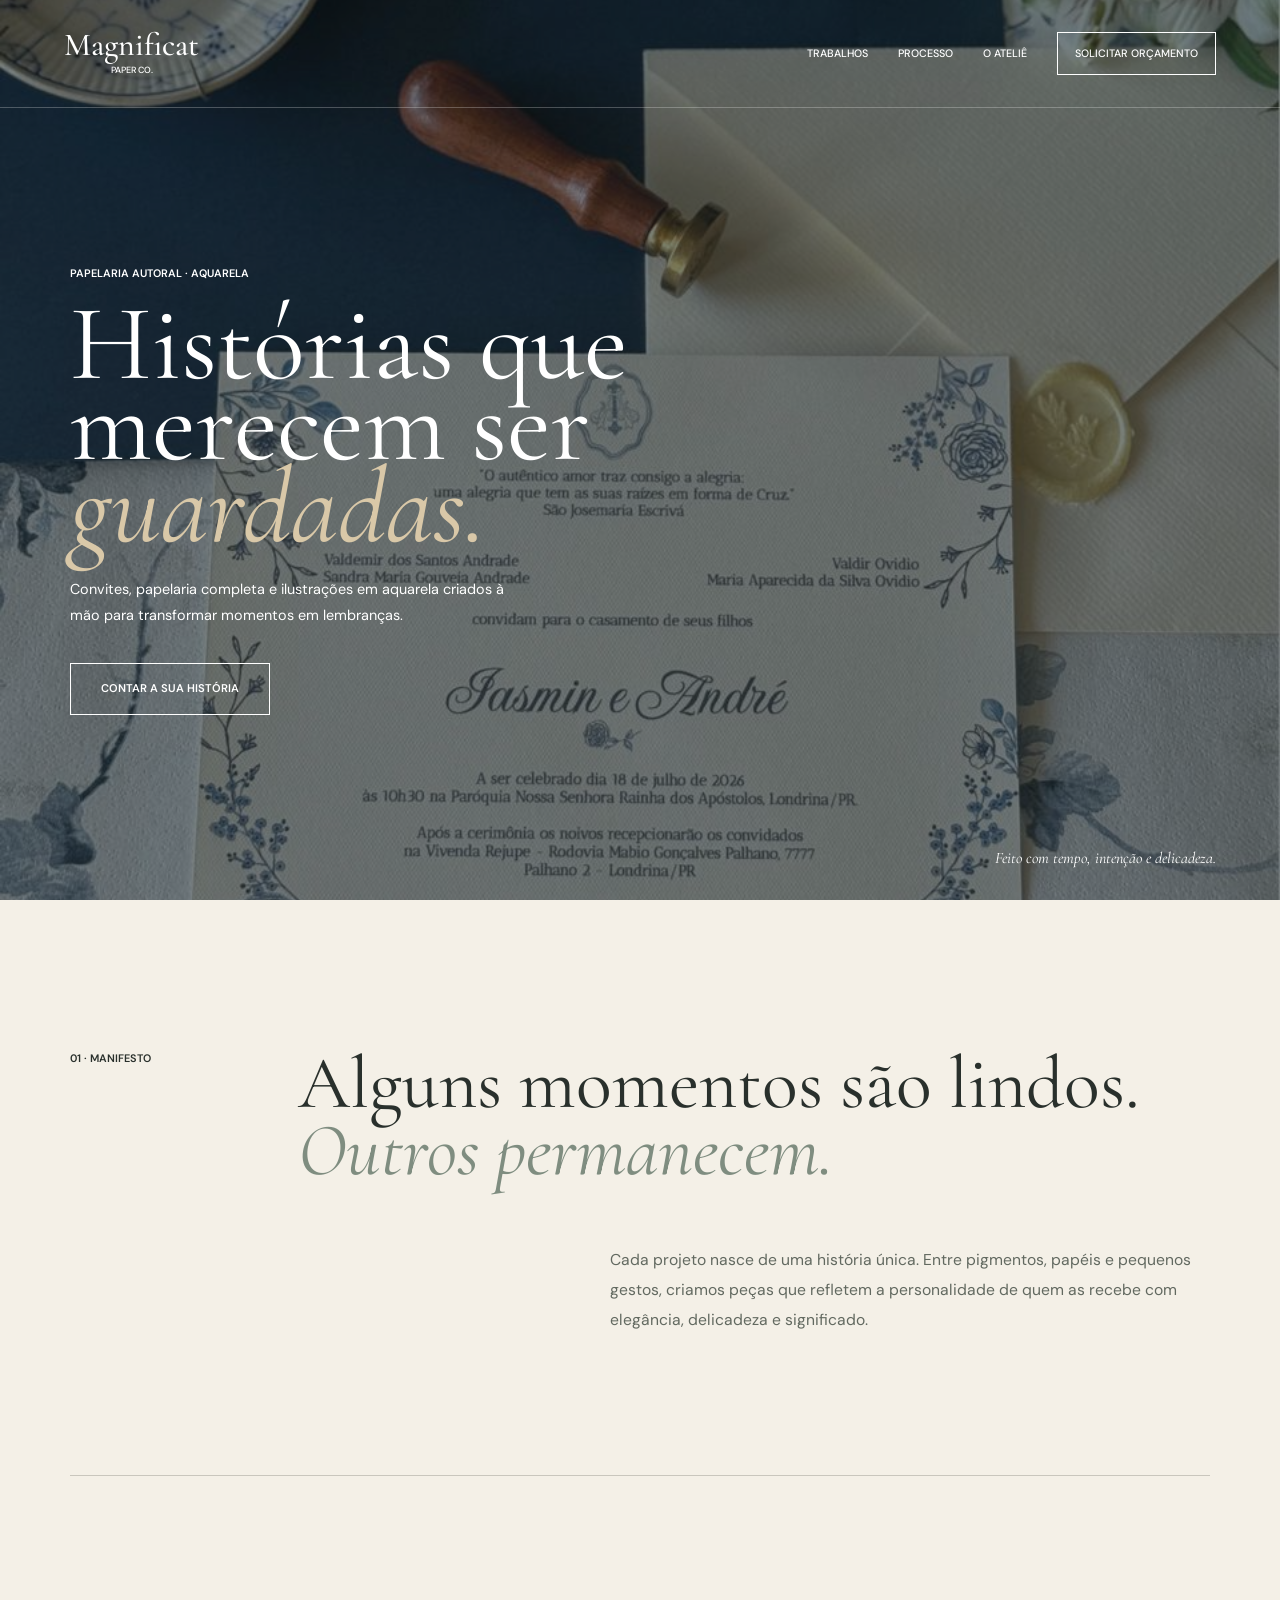
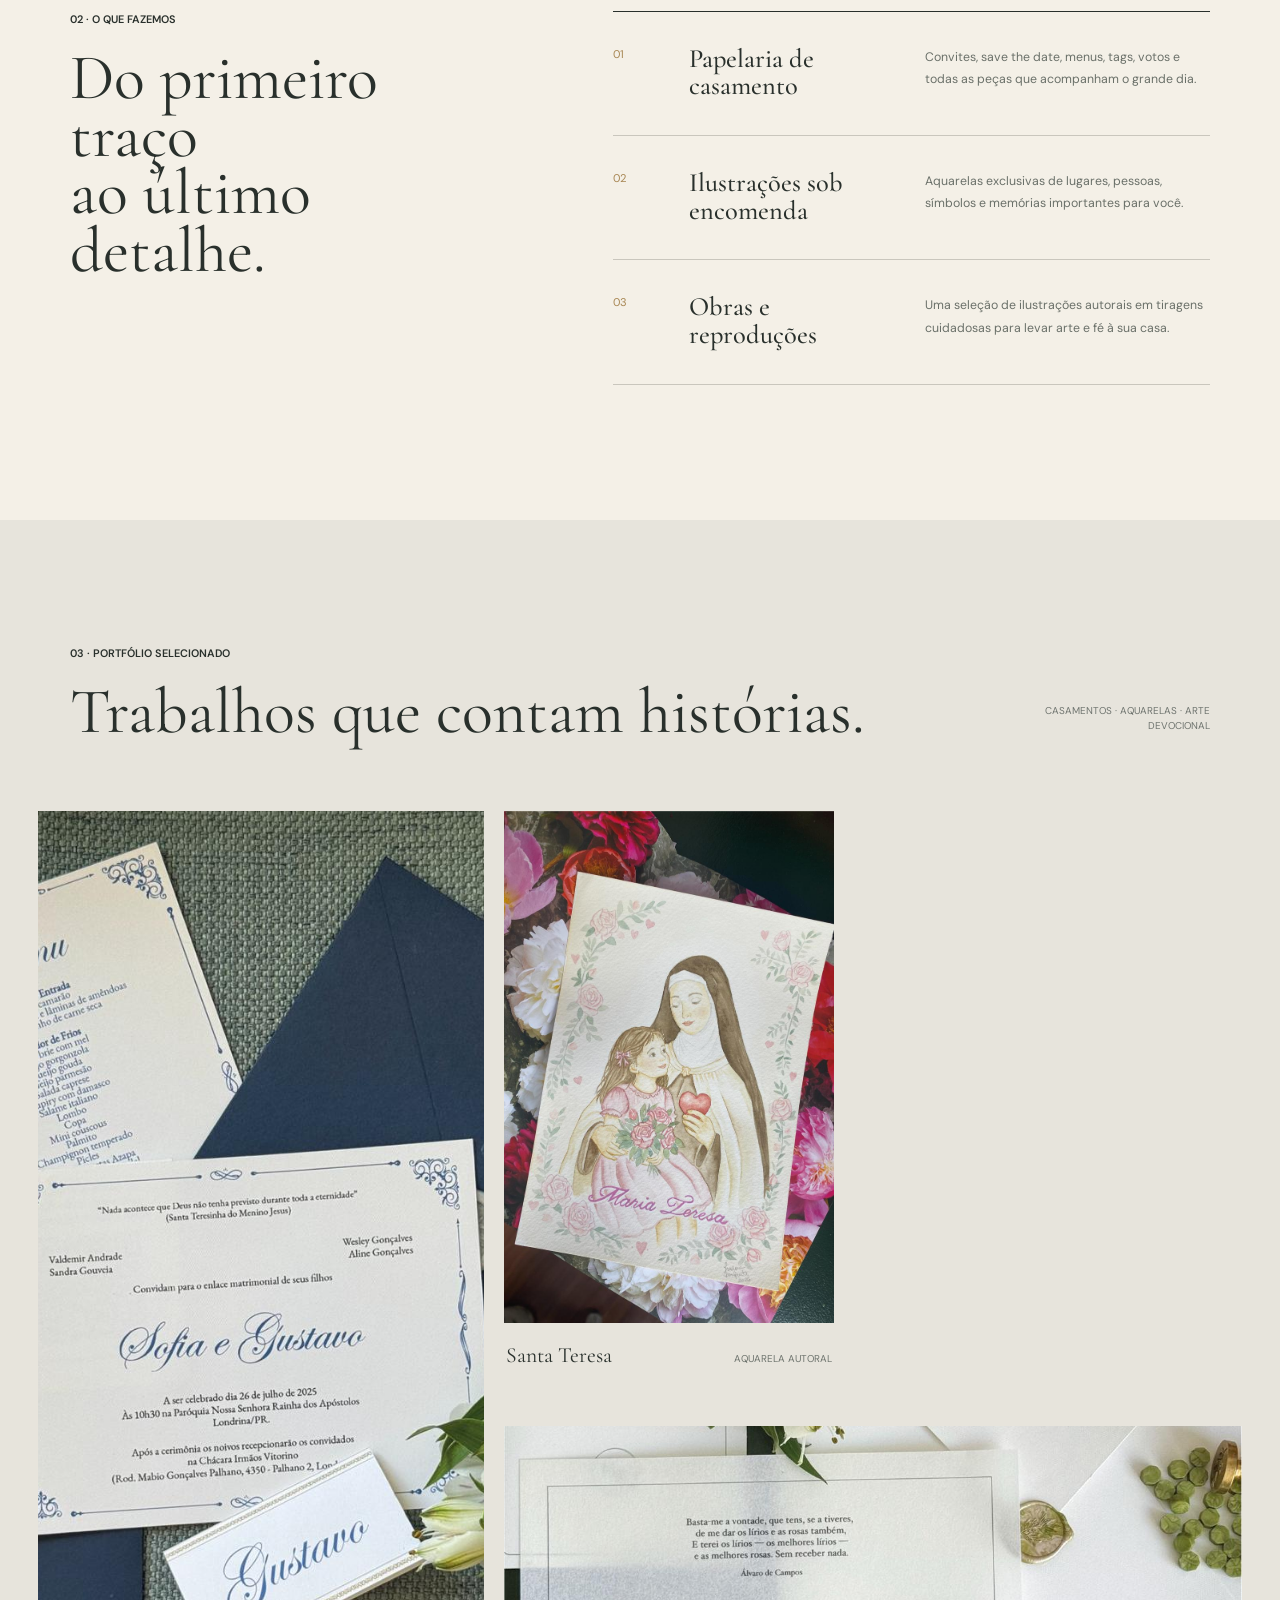
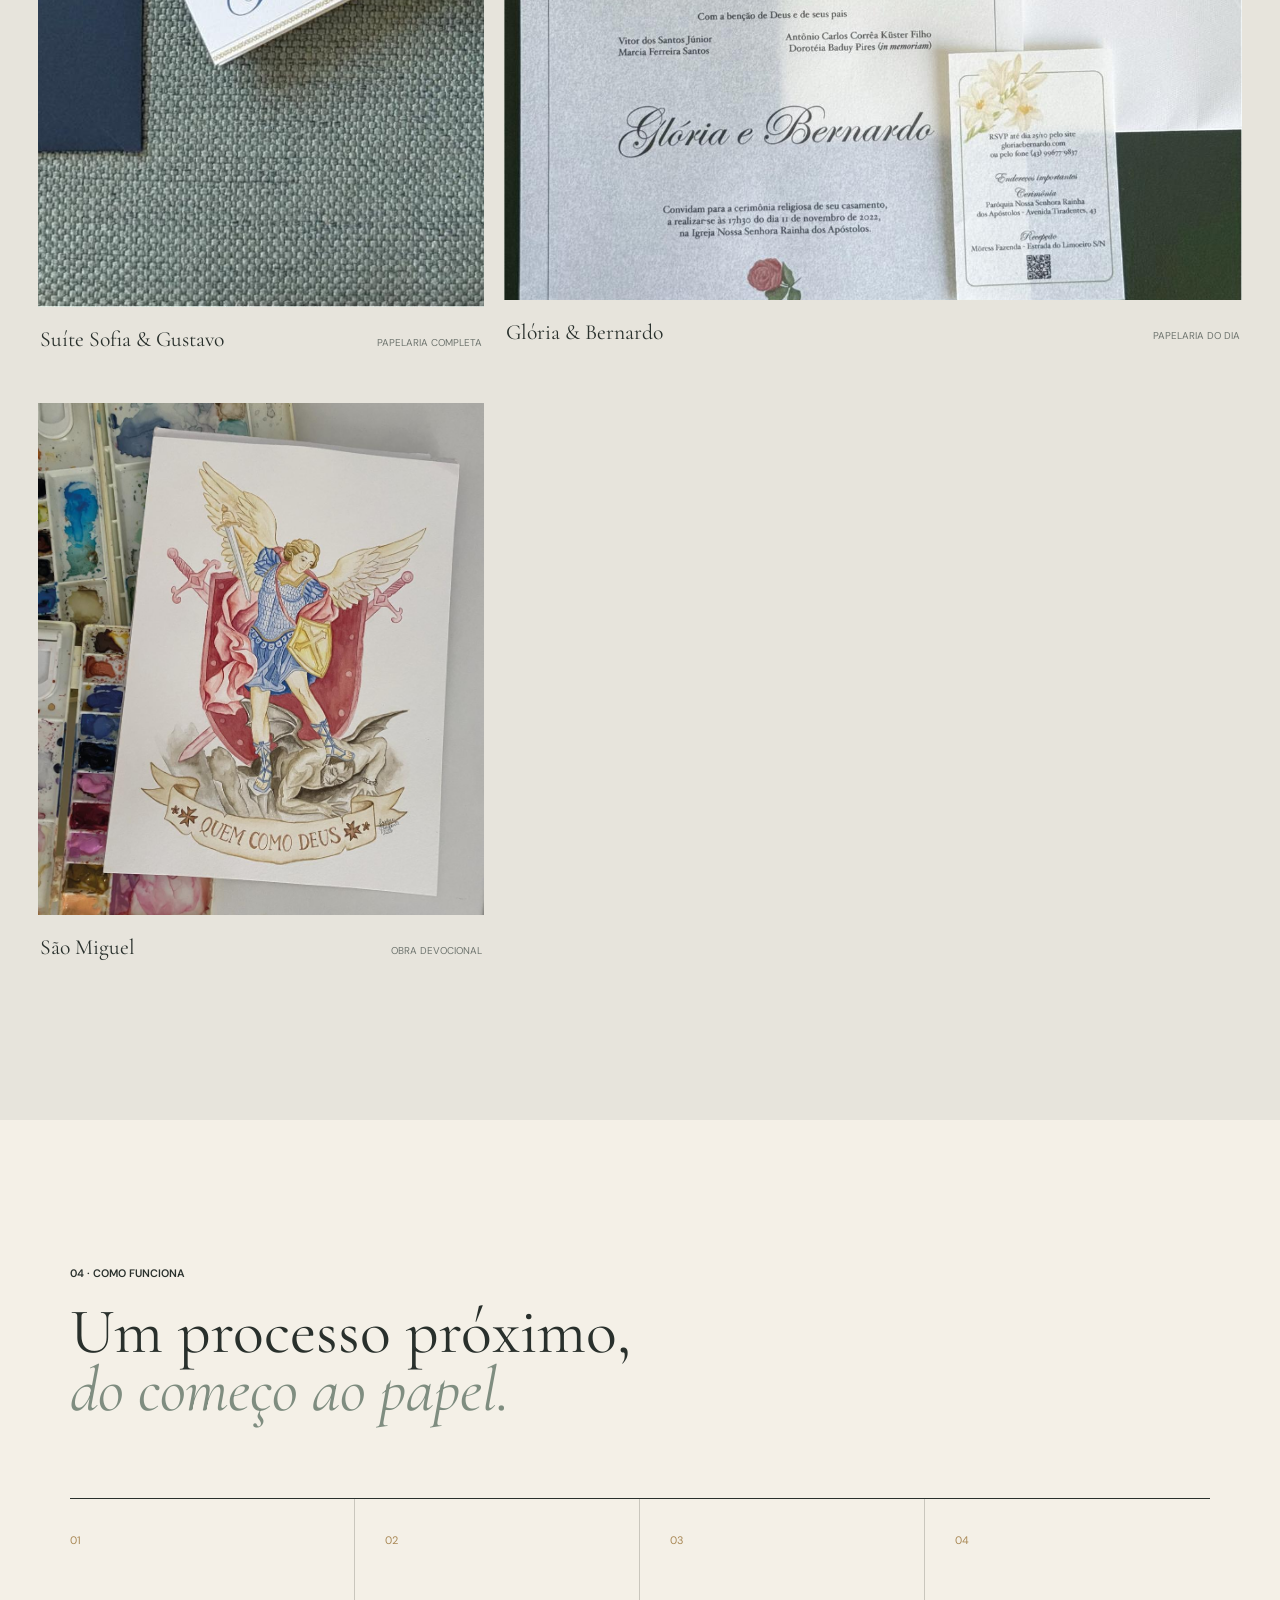
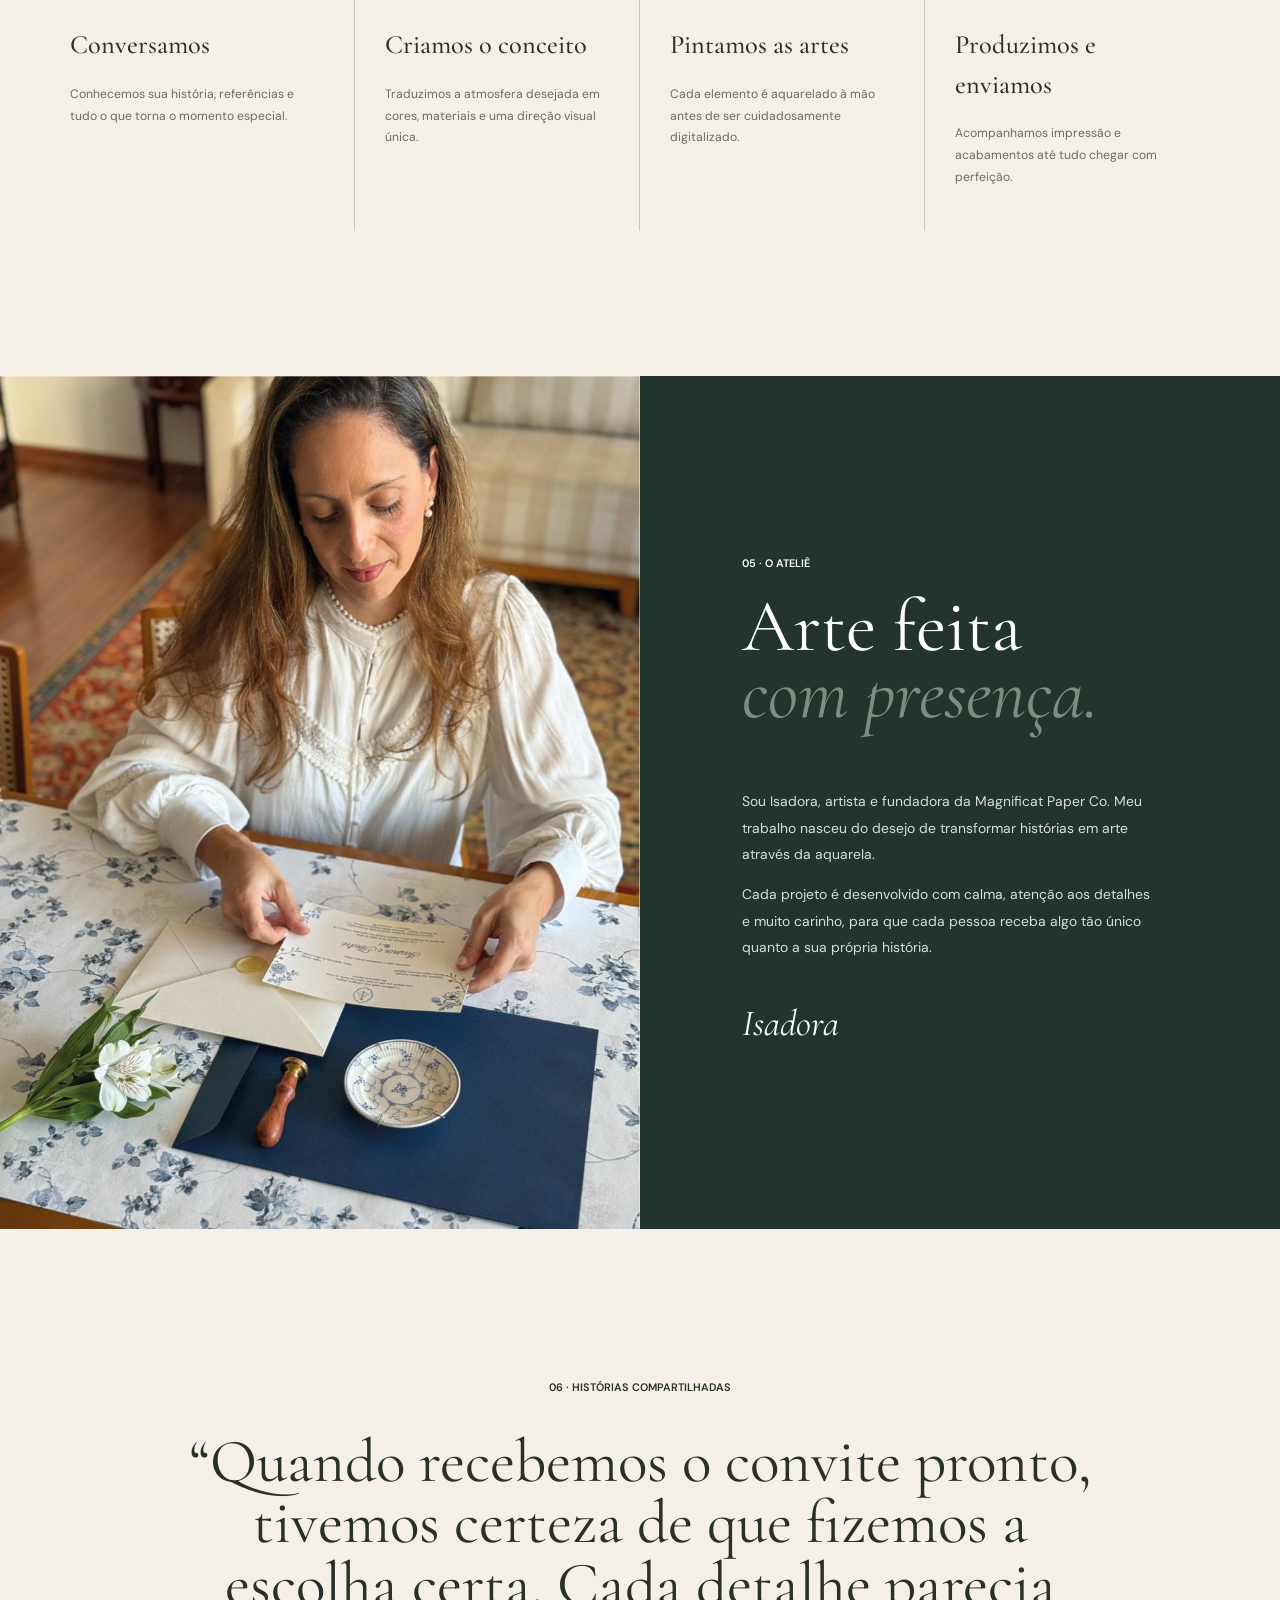
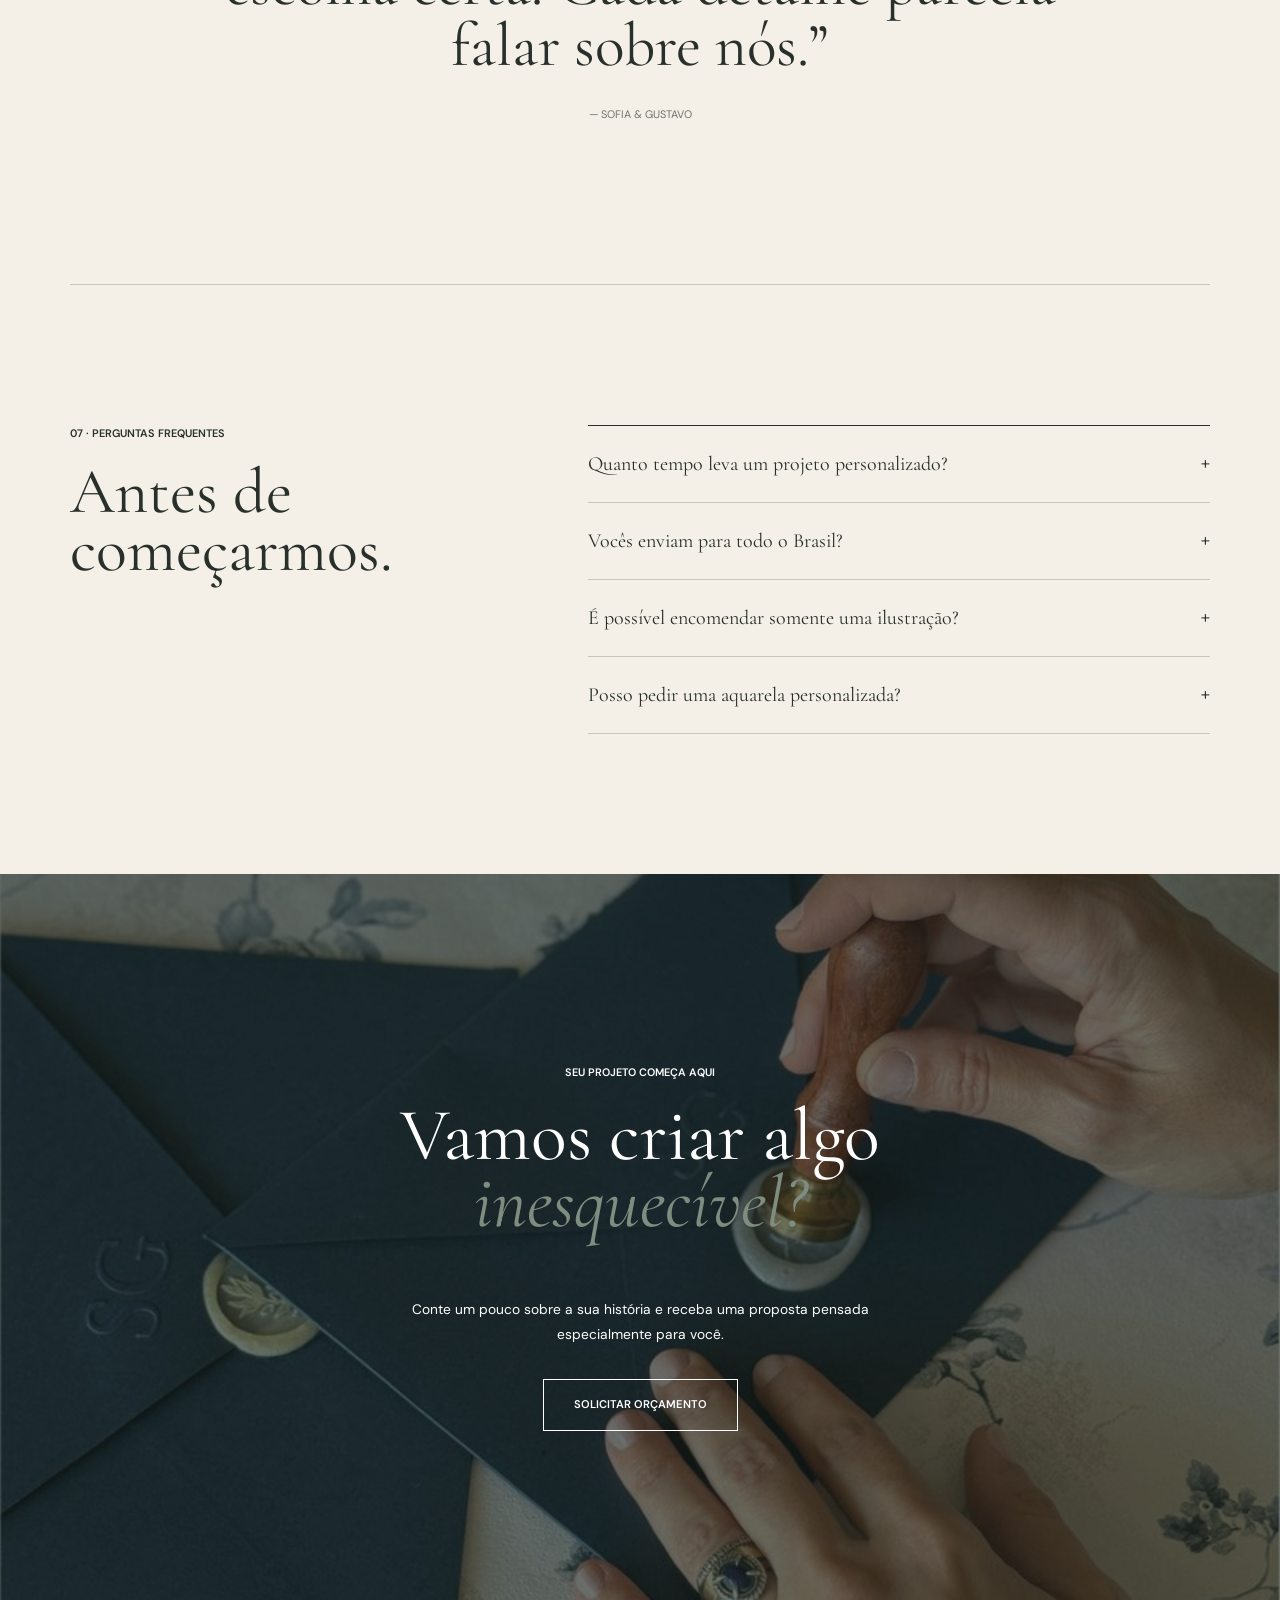
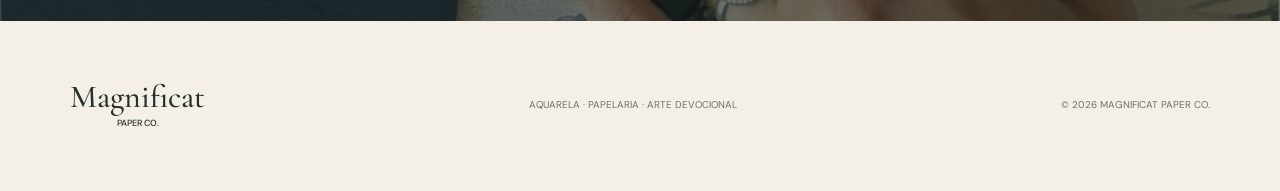
==== index.html @ d6f36b94 "Refactor application structure and remove obsolete code" ====
<!doctype html>
<html lang="pt-BR">
  <head>
    <meta charset="utf-8">
    <meta name="viewport" content="width=device-width, initial-scale=1">
    <meta name="description" content="Papelaria autoral e ilustrações em aquarela criadas artesanalmente pela Magnificat Paper Co.">
    <title>Magnificat Paper Co. — Ateliê Editorial</title>
    <link rel="preconnect" href="https://fonts.googleapis.com">
    <link rel="preconnect" href="https://fonts.gstatic.com" crossorigin>
    <link href="https://fonts.googleapis.com/css2?family=Cormorant+Garamond:ital,wght@0,400;0,500;0,600;1,400&family=DM+Sans:wght@300;400;500;600&display=swap" rel="stylesheet">
    <link rel="stylesheet" href="styles.css">
    <script src="script.js" defer></script>
  </head>
  <body class="theme-editorial">
    <header class="site-header" data-header>
      <a class="brand" href="#inicio" aria-label="Magnificat Paper Co. — início">
        <span>Magnificat</span>
        <small>Paper Co.</small>
      </a>
      <button class="menu-toggle" type="button" aria-label="Abrir menu" aria-expanded="false" data-menu-toggle>
        <span></span><span></span>
      </button>
      <nav class="site-nav" data-menu>
        <a href="#trabalhos">Trabalhos</a>
        <a href="#processo">Processo</a>
        <a href="#atelie">O ateliê</a>
        <a class="nav-cta" href="#contato">Solicitar orçamento</a>
      </nav>
    </header>

    <main>
      <section class="editorial-hero" id="inicio">
        <img class="editorial-hero__image" src="assets/convite-azul.jpeg" alt="Convite de casamento artesanal com detalhes em aquarela azul" width="960" height="1280">
        <div class="editorial-hero__shade"></div>
        <div class="editorial-hero__content reveal">
          <p class="eyebrow">Papelaria autoral · aquarela</p>
          <h1>Histórias que<br>merecem ser<br><em>guardadas.</em></h1>
          <p>Convites, papelaria completa e ilustrações em aquarela criados à mão para transformar momentos em lembranças.</p>
          <a class="button button--light" href="#contato">Contar a sua história</a>
        </div>
        <p class="hero-note">Feito com tempo, intenção e delicadeza.</p>
      </section>

      <section class="manifesto editorial-shell reveal">
        <p class="section-index">01 · Manifesto</p>
        <div>
          <h2>Alguns momentos são lindos.<br><em>Outros permanecem.</em></h2>
          <p>Cada projeto nasce de uma história única. Entre pigmentos, papéis e pequenos gestos, criamos peças que refletem a personalidade de quem as recebe com elegância, delicadeza e significado.</p>
        </div>
      </section>

      <section class="services editorial-shell" aria-labelledby="services-title">
        <div class="section-heading reveal">
          <p class="section-index">02 · O que fazemos</p>
          <h2 id="services-title">Do primeiro traço<br>ao último detalhe.</h2>
        </div>
        <div class="service-list">
          <article class="service-item reveal">
            <span>01</span>
            <h3>Papelaria de casamento</h3>
            <p>Convites, save the date, menus, tags, votos e todas as peças que acompanham o grande dia.</p>
          </article>
          <article class="service-item reveal">
            <span>02</span>
            <h3>Ilustrações sob encomenda</h3>
            <p>Aquarelas exclusivas de lugares, pessoas, símbolos e memórias importantes para você.</p>
          </article>
          <article class="service-item reveal">
            <span>03</span>
            <h3>Obras e reproduções</h3>
            <p>Uma seleção de ilustrações autorais em tiragens cuidadosas para levar arte e fé à sua casa.</p>
          </article>
        </div>
      </section>

      <section class="editorial-gallery" id="trabalhos" aria-labelledby="gallery-title">
        <div class="editorial-shell section-heading section-heading--row reveal">
          <div>
            <p class="section-index">03 · Portfólio selecionado</p>
            <h2 id="gallery-title">Trabalhos que contam histórias.</h2>
          </div>
          <p>Casamentos · Aquarelas · Arte devocional</p>
        </div>
        <div class="editorial-grid">
          <figure class="work work--tall reveal"><img src="assets/papelaria-azul.jpeg" alt="Suíte de papelaria de casamento em azul" width="1087" height="1280"><figcaption><span>Suíte Sofia & Gustavo</span><small>Papelaria completa</small></figcaption></figure>
          <figure class="work reveal"><img src="assets/santa-teresa.jpeg" alt="Ilustração em aquarela de Santa Teresa" width="959" height="1280"><figcaption><span>Santa Teresa</span><small>Aquarela autoral</small></figcaption></figure>
          <figure class="work work--wide reveal"><img src="assets/menu-casamento.jpeg" alt="Menu e papelaria de casamento com flores brancas" width="960" height="1280"><figcaption><span>Glória & Bernardo</span><small>Papelaria do dia</small></figcaption></figure>
          <figure class="work reveal"><img src="assets/sao-miguel.jpeg" alt="Ilustração em aquarela de São Miguel" width="997" height="1280"><figcaption><span>São Miguel</span><small>Obra devocional</small></figcaption></figure>
        </div>
      </section>

      <section class="editorial-process editorial-shell" id="processo">
        <div class="section-heading reveal">
          <p class="section-index">04 · Como funciona</p>
          <h2>Um processo próximo,<br><em>do começo ao papel.</em></h2>
        </div>
        <ol class="process-list">
          <li class="reveal"><span>01</span><h3>Conversamos</h3><p>Conhecemos sua história, referências e tudo o que torna o momento especial.</p></li>
          <li class="reveal"><span>02</span><h3>Criamos o conceito</h3><p>Traduzimos a atmosfera desejada em cores, materiais e uma direção visual única.</p></li>
          <li class="reveal"><span>03</span><h3>Pintamos as artes</h3><p>Cada elemento é aquarelado à mão antes de ser cuidadosamente digitalizado.</p></li>
          <li class="reveal"><span>04</span><h3>Produzimos e enviamos</h3><p>Acompanhamos impressão e acabamentos até tudo chegar com perfeição.</p></li>
        </ol>
      </section>

      <section class="artist-editorial" id="atelie">
        <div class="artist-editorial__image reveal"><img src="assets/isadora-atelie.jpeg" alt="Isadora produzindo convites em seu ateliê" width="960" height="1280"></div>
        <div class="artist-editorial__copy reveal">
          <p class="section-index">05 · O ateliê</p>
          <h2>Arte feita<br><em>com presença.</em></h2>
          <p>Sou Isadora, artista e fundadora da Magnificat Paper Co. Meu trabalho nasceu do desejo de transformar histórias em arte através da aquarela.</p>
          <p>Cada projeto é desenvolvido com calma, atenção aos detalhes e muito carinho, para que cada pessoa receba algo tão único quanto a sua própria história.</p>
          <span class="signature">Isadora</span>
        </div>
      </section>

      <section class="testimonial editorial-shell reveal">
        <p class="section-index">06 · Histórias compartilhadas</p>
        <blockquote>“Quando recebemos o convite pronto, tivemos certeza de que fizemos a escolha certa. Cada detalhe parecia falar sobre nós.”</blockquote>
        <p>— Sofia & Gustavo</p>
      </section>

      <section class="faq editorial-shell" aria-labelledby="faq-title">
        <div class="section-heading reveal">
          <p class="section-index">07 · Perguntas frequentes</p>
          <h2 id="faq-title">Antes de começarmos.</h2>
        </div>
        <div class="faq-list reveal">
          <details><summary>Quanto tempo leva um projeto personalizado?<span>+</span></summary><p>Recomendamos iniciar entre quatro e seis meses antes do evento. O prazo exato depende da quantidade de peças e dos acabamentos escolhidos.</p></details>
          <details><summary>Vocês enviam para todo o Brasil?<span>+</span></summary><p>Sim. As peças são embaladas cuidadosamente e enviadas para todo o país.</p></details>
          <details><summary>É possível encomendar somente uma ilustração?<span>+</span></summary><p>Sim. Criamos aquarelas avulsas sob encomenda e também oferecemos reproduções de obras selecionadas.</p></details>
          <details><summary>Posso pedir uma aquarela personalizada?<span>+</span></summary><p>Sim. Lugares, símbolos, pessoas e memórias podem se tornar uma obra exclusiva.</p></details>
        </div>
      </section>

      <section class="editorial-contact" id="contato">
        <img src="assets/lacre-convite.jpeg" alt="Lacre de cera sendo aplicado em convite artesanal" width="960" height="1280">
        <div class="editorial-contact__content reveal">
          <p class="eyebrow">Seu projeto começa aqui</p>
          <h2>Vamos criar algo<br><em>inesquecível?</em></h2>
          <p>Conte um pouco sobre a sua história e receba uma proposta pensada especialmente para você.</p>
          <a class="button button--light" href="mailto:contato@magnificatpaper.com.br?subject=Solicitação%20de%20orçamento">Solicitar orçamento</a>
        </div>
      </section>
    </main>

    <footer class="site-footer editorial-shell">
      <a class="brand brand--dark" href="#inicio"><span>Magnificat</span><small>Paper Co.</small></a>
      <p>Aquarela · Papelaria · Arte devocional</p>
      <p>© 2026 Magnificat Paper Co.</p>
    </footer>

  </body>
</html>
---- styles.css ----
:root {
  color-scheme: light;
  --ink: #20201d;
  --paper: #f5f1e9;
  --white: #fffdf8;
  --line: rgba(32, 32, 29, 0.2);
  --serif: "Cormorant Garamond", Georgia, serif;
  --sans: "DM Sans", Arial, sans-serif;
}

* {
  box-sizing: border-box;
}

html {
  min-height: 100%;
  scroll-behavior: smooth;
}

body {
  min-height: 100vh;
  margin: 0;
  color: var(--ink);
  background: var(--paper);
  font-family: var(--sans);
  font-size: 16px;
  line-height: 1.5;
  letter-spacing: 0;
}

body.menu-open {
  overflow: hidden;
}

img {
  display: block;
  width: 100%;
}

a {
  color: inherit;
  text-decoration: none;
}

button,
input,
textarea {
  color: inherit;
  font: inherit;
}

button {
  cursor: pointer;
}

h1,
h2,
h3,
p,
figure,
blockquote {
  margin-top: 0;
}

.eyebrow,
.section-index {
  margin-bottom: 22px;
  font-size: 0.68rem;
  font-weight: 600;
  letter-spacing: 0;
  text-transform: uppercase;
}

.brand {
  display: inline-flex;
  width: max-content;
  flex-direction: column;
  align-items: center;
  color: #fff;
  line-height: 0.82;
}

.brand span {
  font-family: var(--serif);
  font-size: 2rem;
  font-weight: 500;
}

.brand small {
  margin-top: 9px;
  font-size: 0.56rem;
  font-weight: 500;
  letter-spacing: 0;
  text-transform: uppercase;
}

.brand--dark {
  color: var(--ink);
}

.button {
  display: inline-flex;
  min-height: 52px;
  align-items: center;
  justify-content: center;
  padding: 0 30px;
  border: 1px solid currentColor;
  font-size: 0.7rem;
  font-weight: 600;
  text-transform: uppercase;
  transition: background-color 180ms ease, color 180ms ease, transform 180ms ease;
}

.button:hover {
  transform: translateY(-2px);
}

.button--light {
  color: #fff;
}

.button--light:hover {
  color: #28352f;
  background: #fff;
}

.button--blush {
  color: #183d31;
  border-color: #e8c5bd;
  background: #e8c5bd;
}

.button--blush:hover {
  color: #fdf9f1;
  border-color: #183d31;
  background: #183d31;
}

.button--forest {
  color: #f9f1e4;
  border-color: #173d31;
  background: #173d31;
}

.button--forest:hover {
  color: #173d31;
  background: transparent;
}

.site-header {
  position: absolute;
  z-index: 50;
  top: 0;
  left: 0;
  display: grid;
  width: 100%;
  height: 108px;
  grid-template-columns: 1fr auto 1fr;
  align-items: center;
  padding: 0 5vw;
  color: #fff;
  border-bottom: 1px solid rgba(255, 255, 255, 0.25);
  transition: color 220ms ease, background-color 220ms ease, transform 220ms ease;
}

.site-header .brand {
  justify-self: start;
}

.site-nav {
  display: flex;
  grid-column: 3;
  align-items: center;
  justify-self: end;
  gap: 30px;
  font-size: 0.67rem;
  font-weight: 500;
  text-transform: uppercase;
}

.site-nav a:not(.nav-cta) {
  position: relative;
}

.site-nav a:not(.nav-cta)::after {
  position: absolute;
  right: 0;
  bottom: -7px;
  left: 0;
  height: 1px;
  background: currentColor;
  content: "";
  transform: scaleX(0);
  transform-origin: right;
  transition: transform 180ms ease;
}

.site-nav a:not(.nav-cta):hover::after {
  transform: scaleX(1);
  transform-origin: left;
}

.nav-cta {
  padding: 12px 17px;
  border: 1px solid currentColor;
}

.menu-toggle {
  display: none;
  width: 42px;
  height: 42px;
  padding: 0;
  border: 0;
  background: transparent;
}

.menu-toggle span {
  display: block;
  width: 24px;
  height: 1px;
  margin: 6px auto;
  background: currentColor;
  transition: transform 180ms ease;
}


.reveal {
  opacity: 1;
  transform: translateY(0);
}

.reveal.is-visible {
  animation: reveal-up 700ms ease both;
}

@keyframes reveal-up {
  from {
    opacity: 0;
    transform: translateY(22px);
  }
  to {
    opacity: 1;
    transform: translateY(0);
  }
}

@media (prefers-reduced-motion: reduce) {
  html { scroll-behavior: auto; }
  .reveal,
  .reveal.is-visible { opacity: 1; transform: none; animation: none; }
}


/* Concept 01: Editorial */
.theme-editorial {
  --ink: #29302c;
  --paper: #f4f0e7;
  --blue: #34495b;
  --sage: #7f8d80;
  --gold: #a88754;
  --serif: "Cormorant Garamond", Georgia, serif;
  --sans: "DM Sans", Arial, sans-serif;
  background: var(--paper);
}

.editorial-shell {
  width: min(89vw, 1260px);
  margin-inline: auto;
}

.editorial-hero {
  position: relative;
  display: grid;
  min-height: 100svh;
  place-items: center;
  overflow: hidden;
  color: #fff;
  background: #263239;
}

.editorial-hero__image,
.editorial-hero__shade {
  position: absolute;
  inset: 0;
  width: 100%;
  height: 100%;
}

.editorial-hero__image {
  object-fit: cover;
  object-position: 50% 56%;
}

.editorial-hero__shade {
  background: rgba(17, 29, 34, 0.56);
}

.editorial-hero__content {
  position: relative;
  z-index: 1;
  width: min(89vw, 1260px);
  padding-top: 80px;
}

.editorial-hero__content h1 {
  max-width: 760px;
  margin-bottom: 28px;
  font-family: var(--serif);
  font-size: clamp(4.3rem, 8.4vw, 8.5rem);
  font-weight: 400;
  line-height: 0.76;
}

.editorial-hero__content h1 em {
  color: #d9c8a8;
  font-weight: 400;
}

.editorial-hero__content > p:not(.eyebrow) {
  max-width: 440px;
  margin-bottom: 34px;
  font-size: 0.9rem;
  line-height: 1.8;
}

.hero-note {
  position: absolute;
  z-index: 1;
  right: 5vw;
  bottom: 30px;
  margin: 0;
  font-family: var(--serif);
  font-size: 1rem;
  font-style: italic;
}

.manifesto {
  display: grid;
  grid-template-columns: 0.4fr 1.6fr;
  padding: 150px 0 140px;
  border-bottom: 1px solid var(--line);
}

.manifesto h2,
.section-heading h2,
.artist-editorial h2,
.editorial-contact h2 {
  font-family: var(--serif);
  font-size: clamp(3.3rem, 5.8vw, 6.4rem);
  font-weight: 400;
  line-height: 0.9;
}

.manifesto h2 em,
.artist-editorial h2 em,
.editorial-contact h2 em,
.editorial-process h2 em {
  color: var(--sage);
  font-weight: 400;
}

.manifesto > div > p {
  max-width: 600px;
  margin: 36px 0 0 auto;
  color: #626960;
  font-size: 0.98rem;
  line-height: 1.9;
}

.services {
  display: grid;
  grid-template-columns: 0.85fr 1.15fr;
  gap: 8vw;
  padding: 135px 0;
}

.section-heading h2 {
  margin-bottom: 0;
  font-size: clamp(3.2rem, 5vw, 5.5rem);
}

.service-list {
  border-top: 1px solid var(--ink);
}

.service-item {
  display: grid;
  grid-template-columns: 54px 0.75fr 1fr;
  gap: 22px;
  padding: 34px 0;
  border-bottom: 1px solid var(--line);
}

.service-item > span,
.service-item h3,
.service-item p {
  margin: 0;
}

.service-item > span {
  color: var(--gold);
  font-size: 0.7rem;
}

.service-item h3 {
  font-family: var(--serif);
  font-size: 1.65rem;
  font-weight: 500;
  line-height: 1.05;
}

.service-item p {
  color: #6a7069;
  font-size: 0.77rem;
  line-height: 1.8;
}

.editorial-gallery {
  padding: 125px 0 10vw;
  background: #e7e4dc;
}

.section-heading--row {
  display: flex;
  align-items: end;
  justify-content: space-between;
  margin-bottom: 70px;
}

.section-heading--row > p {
  max-width: 180px;
  margin-bottom: 7px;
  color: #6f746f;
  font-size: 0.62rem;
  text-align: right;
  text-transform: uppercase;
}

.editorial-grid {
  display: grid;
  width: min(94vw, 1500px);
  grid-template-columns: 1.15fr 0.85fr 1fr;
  gap: 20px;
  margin: 0 auto;
}

.work {
  margin: 0;
}

.work--tall {
  grid-row: span 2;
}

.work--wide {
  grid-column: span 2;
}

.work img {
  height: 40vw;
  max-height: 620px;
  object-fit: cover;
}

.work--tall img {
  height: calc(80vw + 72px);
  max-height: 1312px;
}

.work--wide img {
  height: 37vw;
  max-height: 570px;
  object-position: 50% 70%;
}

.work figcaption {
  display: flex;
  align-items: baseline;
  justify-content: space-between;
  padding: 16px 2px 28px;
}

.work figcaption span {
  font-family: var(--serif);
  font-size: 1.35rem;
}

.work figcaption small {
  color: #6e746e;
  font-size: 0.62rem;
  text-transform: uppercase;
}

.editorial-process {
  padding: 145px 0;
}

.process-list {
  display: grid;
  grid-template-columns: repeat(4, 1fr);
  gap: 0;
  margin: 80px 0 0;
  padding: 0;
  list-style: none;
  border-top: 1px solid var(--ink);
}

.process-list li {
  min-height: 285px;
  padding: 28px 30px 30px 0;
  border-right: 1px solid var(--line);
}

.process-list li:not(:first-child) {
  padding-left: 30px;
}

.process-list li:last-child {
  border-right: 0;
}

.process-list span {
  color: var(--gold);
  font-size: 0.68rem;
}

.process-list h3 {
  margin: 75px 0 18px;
  font-family: var(--serif);
  font-size: 1.65rem;
  font-weight: 500;
}

.process-list p {
  color: #676d66;
  font-size: 0.76rem;
  line-height: 1.8;
}

.artist-editorial {
  display: grid;
  grid-template-columns: 1fr 1fr;
  background: #23342f;
  color: #fff;
}

.artist-editorial__image {
  min-height: 760px;
}

.artist-editorial__image img {
  height: 100%;
  object-fit: cover;
  object-position: 50% 45%;
}

.artist-editorial__copy {
  align-self: center;
  max-width: 620px;
  padding: 9vw 8vw;
}

.artist-editorial__copy > p:not(.section-index) {
  max-width: 460px;
  color: #d9ddd8;
  font-size: 0.87rem;
  line-height: 1.9;
}

.signature {
  display: block;
  margin-top: 35px;
  font-family: var(--serif);
  font-size: 2.3rem;
  font-style: italic;
}

.testimonial {
  padding: 150px 8vw;
  text-align: center;
}

.testimonial blockquote {
  max-width: 960px;
  margin: 35px auto 30px;
  font-family: var(--serif);
  font-size: clamp(2.7rem, 4.8vw, 5.1rem);
  font-weight: 400;
  line-height: 1;
}

.testimonial > p:last-child {
  color: #6d736d;
  font-size: 0.68rem;
  text-transform: uppercase;
}

.faq {
  display: grid;
  grid-template-columns: 0.8fr 1.2fr;
  gap: 8vw;
  padding: 140px 0;
  border-top: 1px solid var(--line);
}

.faq-list details {
  border-bottom: 1px solid var(--line);
}

.faq-list details:first-child {
  border-top: 1px solid var(--ink);
}

.faq-list summary {
  display: flex;
  min-height: 76px;
  align-items: center;
  justify-content: space-between;
  gap: 24px;
  cursor: pointer;
  font-family: var(--serif);
  font-size: 1.25rem;
  list-style: none;
}

.faq-list summary::-webkit-details-marker {
  display: none;
}

.faq-list summary span {
  font-family: var(--sans);
  font-size: 1.1rem;
  font-weight: 300;
  transition: transform 180ms ease;
}

.faq-list details[open] summary span {
  transform: rotate(45deg);
}

.faq-list details p {
  max-width: 600px;
  padding: 0 50px 25px 0;
  color: #697069;
  font-size: 0.78rem;
  line-height: 1.8;
}

.editorial-contact {
  position: relative;
  display: grid;
  min-height: 83vh;
  place-items: center;
  overflow: hidden;
  color: #fff;
  text-align: center;
  background: #26332f;
}

.editorial-contact::after {
  position: absolute;
  inset: 0;
  background: rgba(22, 33, 29, 0.64);
  content: "";
}

.editorial-contact > img {
  position: absolute;
  inset: 0;
  height: 100%;
  object-fit: cover;
  object-position: 50% 48%;
}

.editorial-contact__content {
  position: relative;
  z-index: 1;
  padding: 80px 5vw;
}

.editorial-contact__content > p:not(.eyebrow) {
  max-width: 470px;
  margin: 0 auto 32px;
  font-size: 0.86rem;
  line-height: 1.8;
}

.site-footer {
  display: flex;
  min-height: 170px;
  align-items: center;
  justify-content: space-between;
}

.site-footer p {
  margin: 0;
  color: #6c726b;
  font-size: 0.62rem;
  text-transform: uppercase;
}


/* Responsive */
@media (max-width: 980px) {
  .site-header {
    height: 86px;
    grid-template-columns: 1fr auto;
    padding: 0 24px;
  }

  .site-header .brand span { font-size: 1.8rem; }

  .menu-toggle {
    position: relative;
    z-index: 2;
    display: block;
    grid-column: 2;
    justify-self: end;
  }

  .menu-open .menu-toggle span:first-child { transform: translateY(3.5px) rotate(45deg); }
  .menu-open .menu-toggle span:last-child { transform: translateY(-3.5px) rotate(-45deg); }

  .site-nav {
    position: fixed;
    z-index: 1;
    inset: 0;
    display: flex;
    visibility: hidden;
    flex-direction: column;
    align-items: center;
    justify-content: center;
    gap: 28px;
    opacity: 0;
    color: #fff8ed;
    background: #173d31;
    font-family: var(--serif);
    font-size: 2rem;
    text-transform: none;
    transition: opacity 180ms ease, visibility 180ms ease;
  }

  .menu-open .site-nav {
    visibility: visible;
    opacity: 1;
  }

  .nav-cta {
    margin-top: 15px;
    font-family: var(--sans);
    font-size: 0.65rem;
    text-transform: uppercase;
  }

  .manifesto,
  .services,
  .faq {
    grid-template-columns: 1fr;
  }

  .manifesto { gap: 45px; }
  .service-list { margin-top: 45px; }
  .editorial-grid { grid-template-columns: 1fr 1fr; }
  .work--tall { grid-row: auto; }
  .work--wide { grid-column: span 2; }
  .work img, .work--tall img { height: 58vw; }
  .work--wide img { height: 55vw; }
  .process-list { grid-template-columns: 1fr 1fr; }
  .process-list li:nth-child(2) { border-right: 0; }
  .process-list li { border-bottom: 1px solid var(--line); }
  .artist-editorial { grid-template-columns: 1fr; }
  .artist-editorial__image { min-height: auto; height: 75vw; }
  .artist-editorial__copy { padding: 13vw 8vw; }
  .faq-list { margin-top: 15px; }
}

@media (max-width: 680px) {
  body { font-size: 15px; }
  .editorial-hero__content { padding-top: 60px; }
  .editorial-hero__content h1 { font-size: 4rem; line-height: 0.8; }
  .editorial-hero__content > p:not(.eyebrow) { max-width: 310px; }
  .hero-note { right: 20px; bottom: 18px; font-size: 0.85rem; }
  .manifesto { padding: 100px 0 90px; }
  .manifesto h2, .section-heading h2, .artist-editorial h2, .editorial-contact h2 { font-size: 3.6rem; }
  .manifesto > div > p { margin-left: 0; }
  .services { padding: 95px 0; }
  .service-item { grid-template-columns: 36px 1fr; }
  .service-item p { grid-column: 2; }
  .editorial-gallery { padding-top: 90px; }
  .section-heading--row { display: block; margin-bottom: 45px; }
  .section-heading--row > p { margin-top: 25px; text-align: left; }
  .editorial-grid { grid-template-columns: 1fr; gap: 12px; }
  .work--wide { grid-column: auto; }
  .work img, .work--tall img, .work--wide img { height: 116vw; max-height: 680px; }
  .process-list { grid-template-columns: 1fr; }
  .process-list li, .process-list li:not(:first-child) { min-height: 225px; padding: 25px 0; border-right: 0; }
  .process-list h3 { margin-top: 60px; }
  .editorial-process { padding: 100px 0; }
  .artist-editorial__image { height: 110vw; }
  .artist-editorial__copy { padding: 95px 7vw; }
  .testimonial { padding: 100px 0; }
  .testimonial blockquote { font-size: 2.7rem; }
  .faq { padding: 100px 0; }
  .editorial-contact { min-height: 720px; }
  .site-footer { display: block; padding: 55px 0; text-align: center; }
  .site-footer .brand { margin: 0 auto 30px; }
  .site-footer p + p { margin-top: 12px; }
}
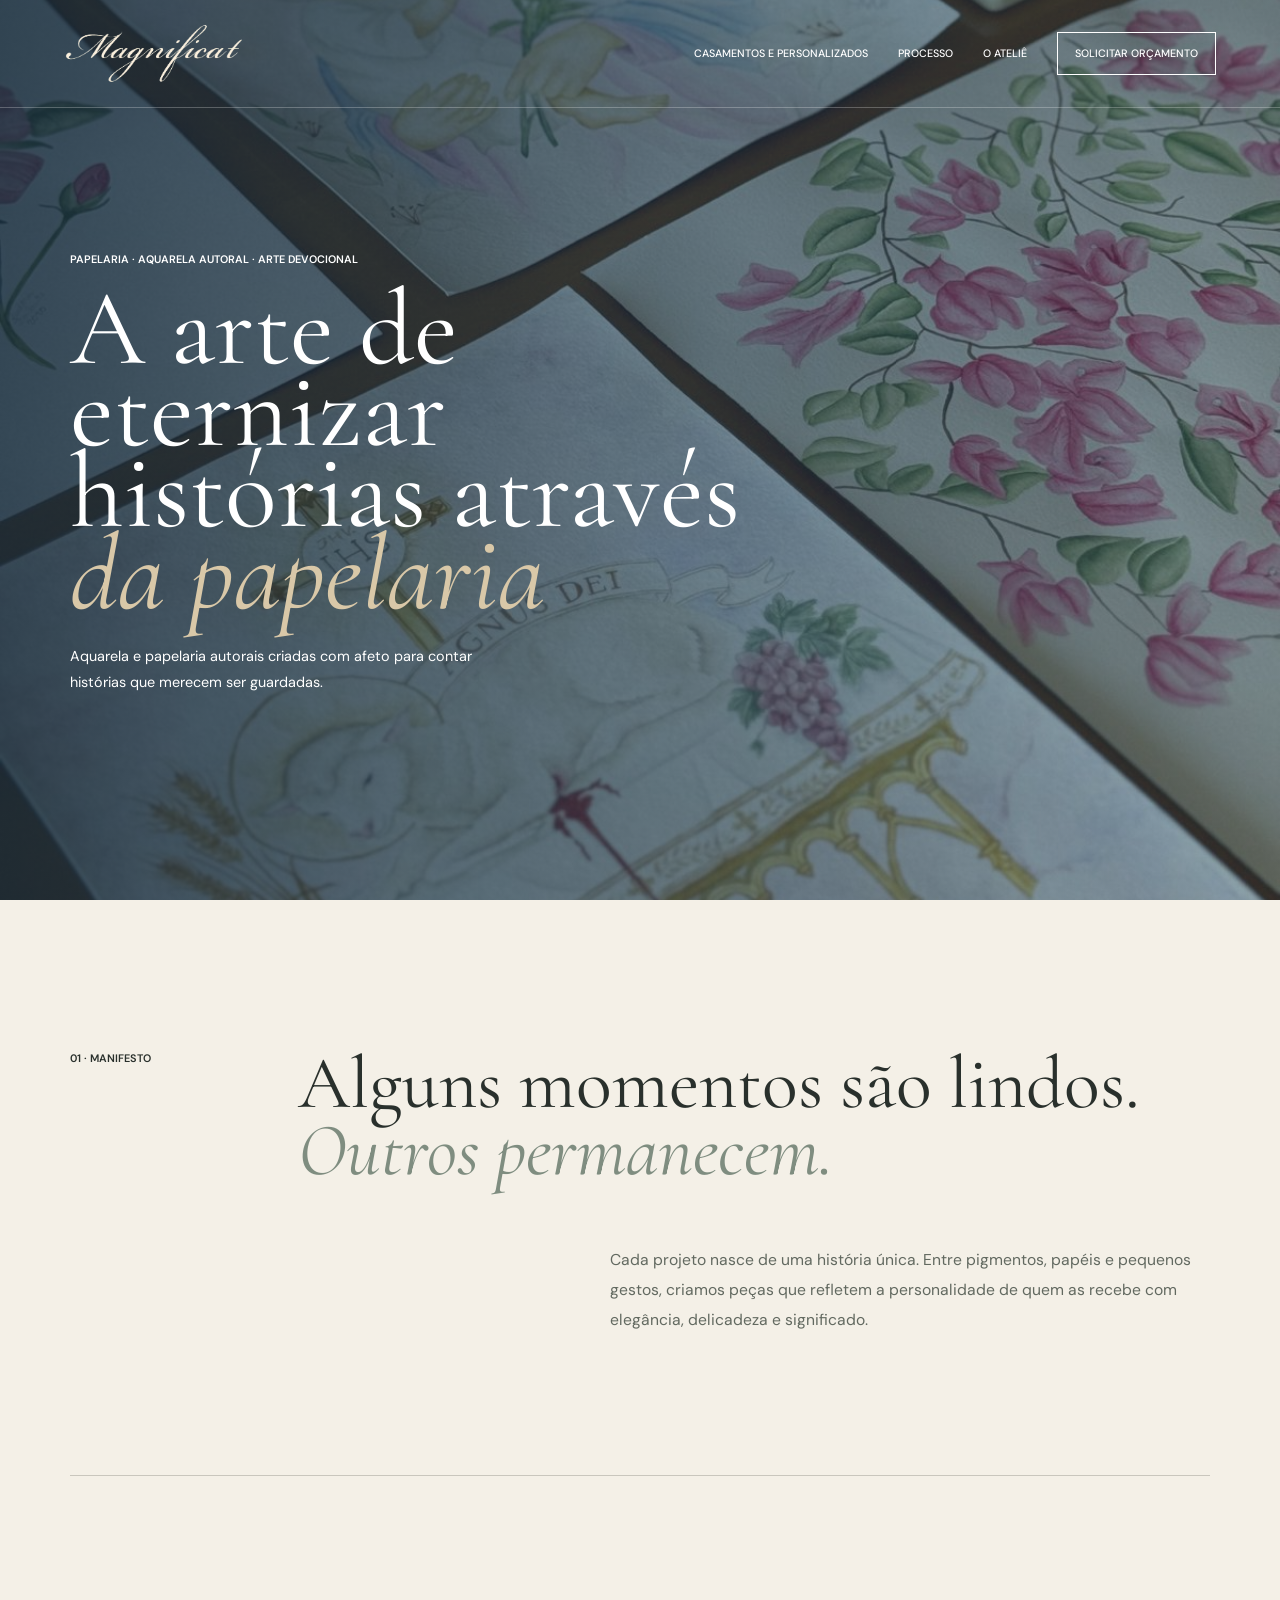
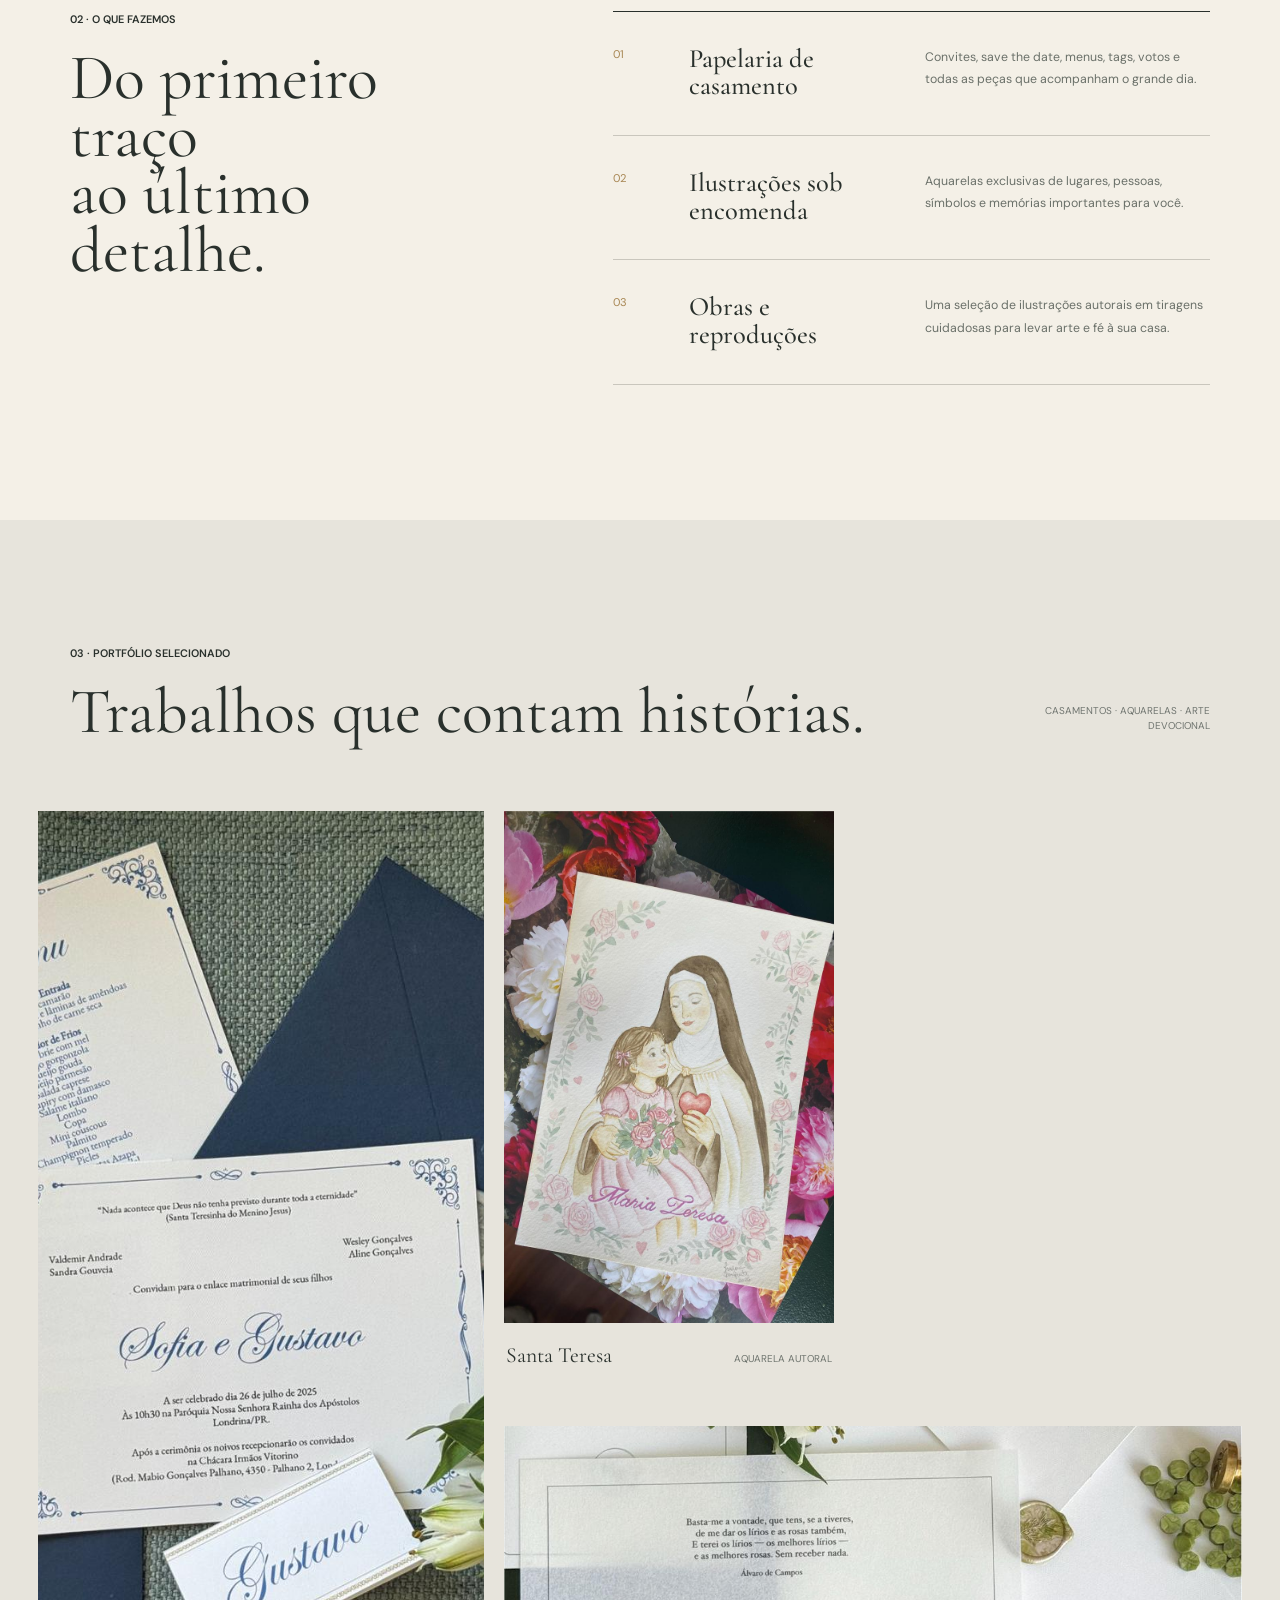
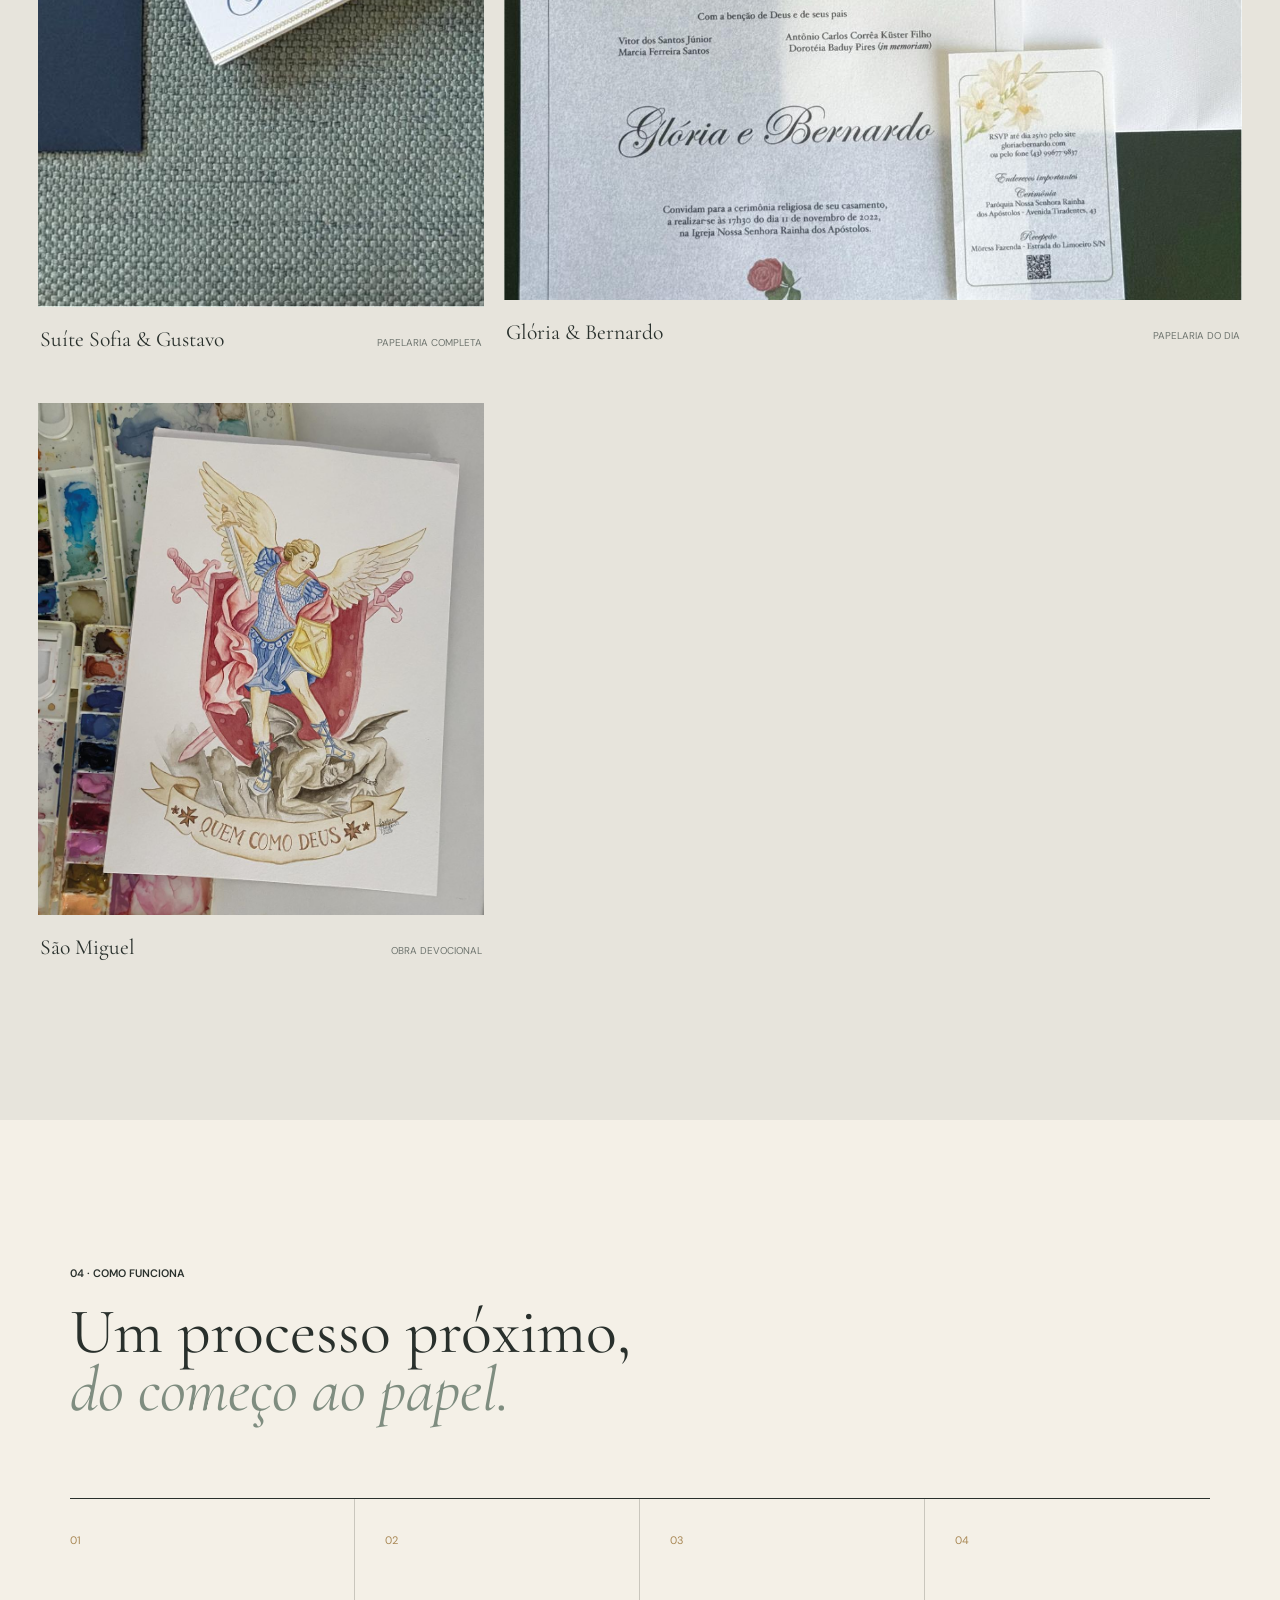
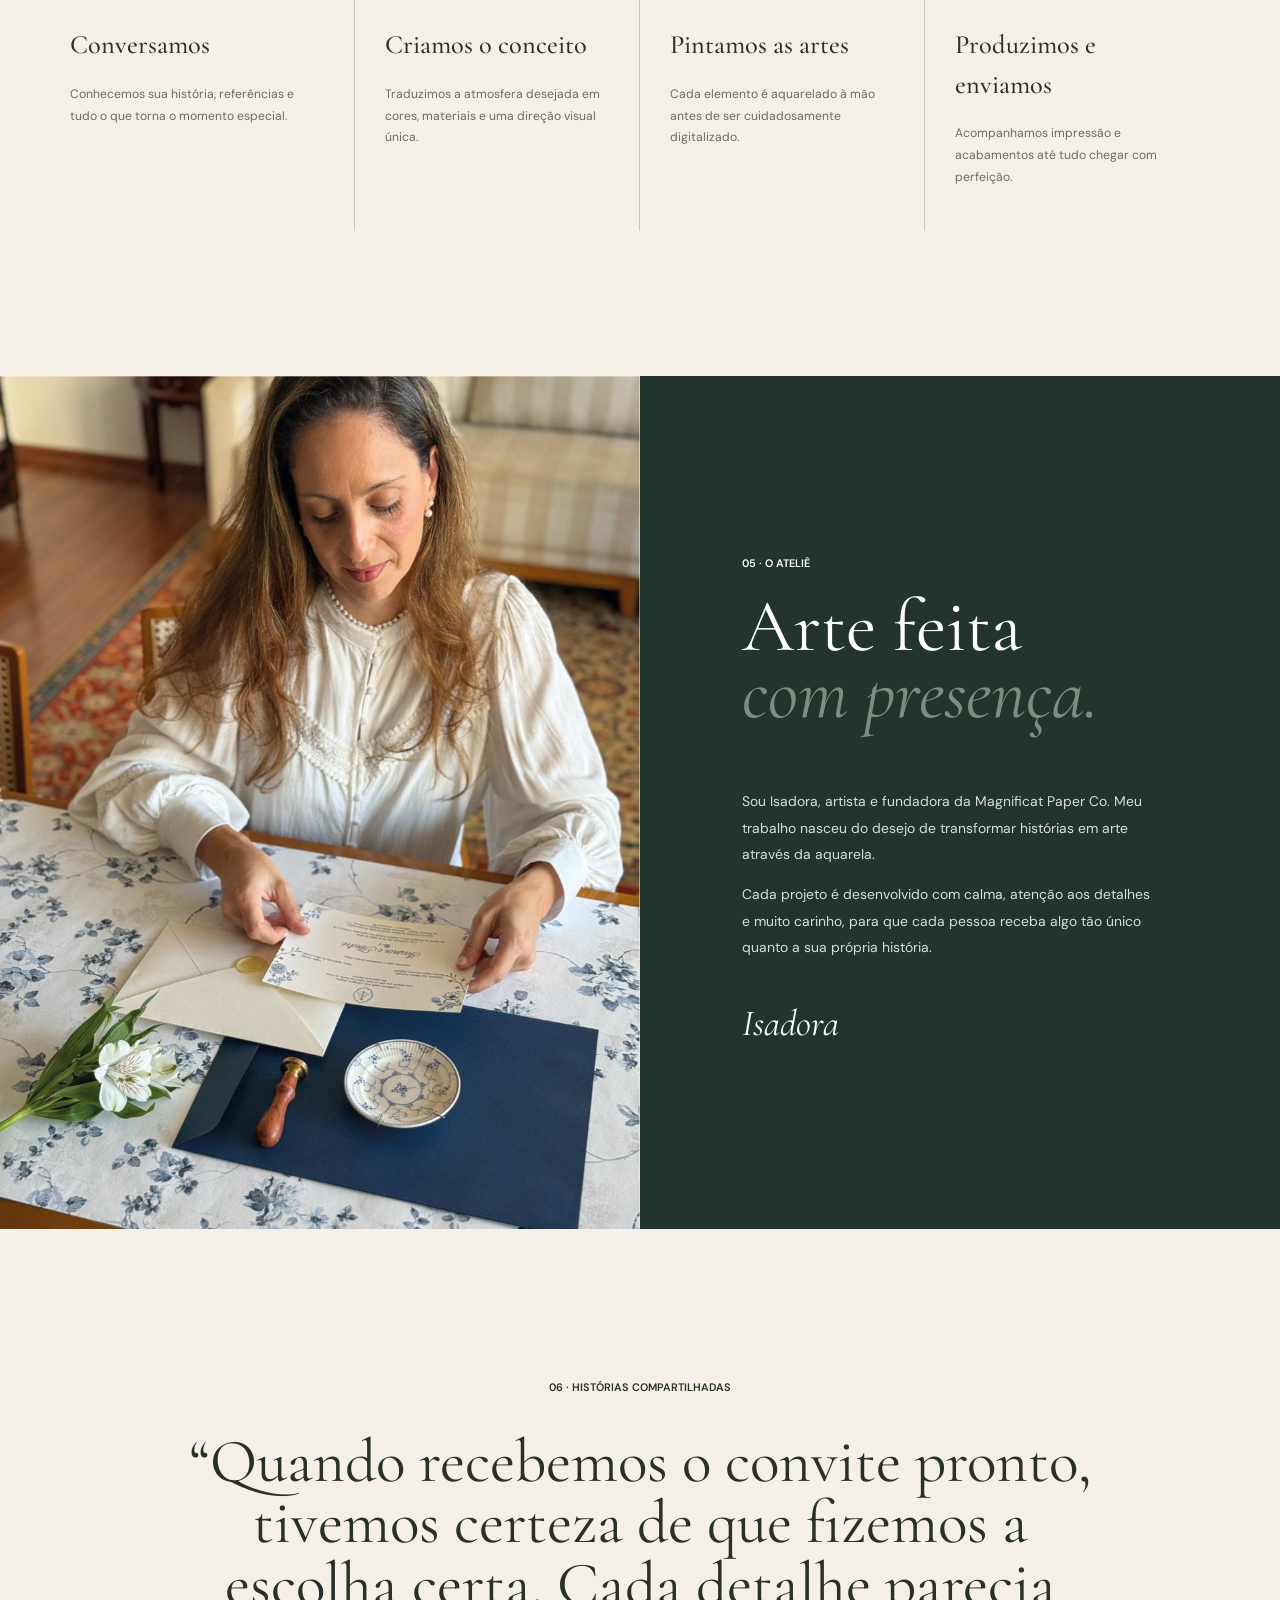
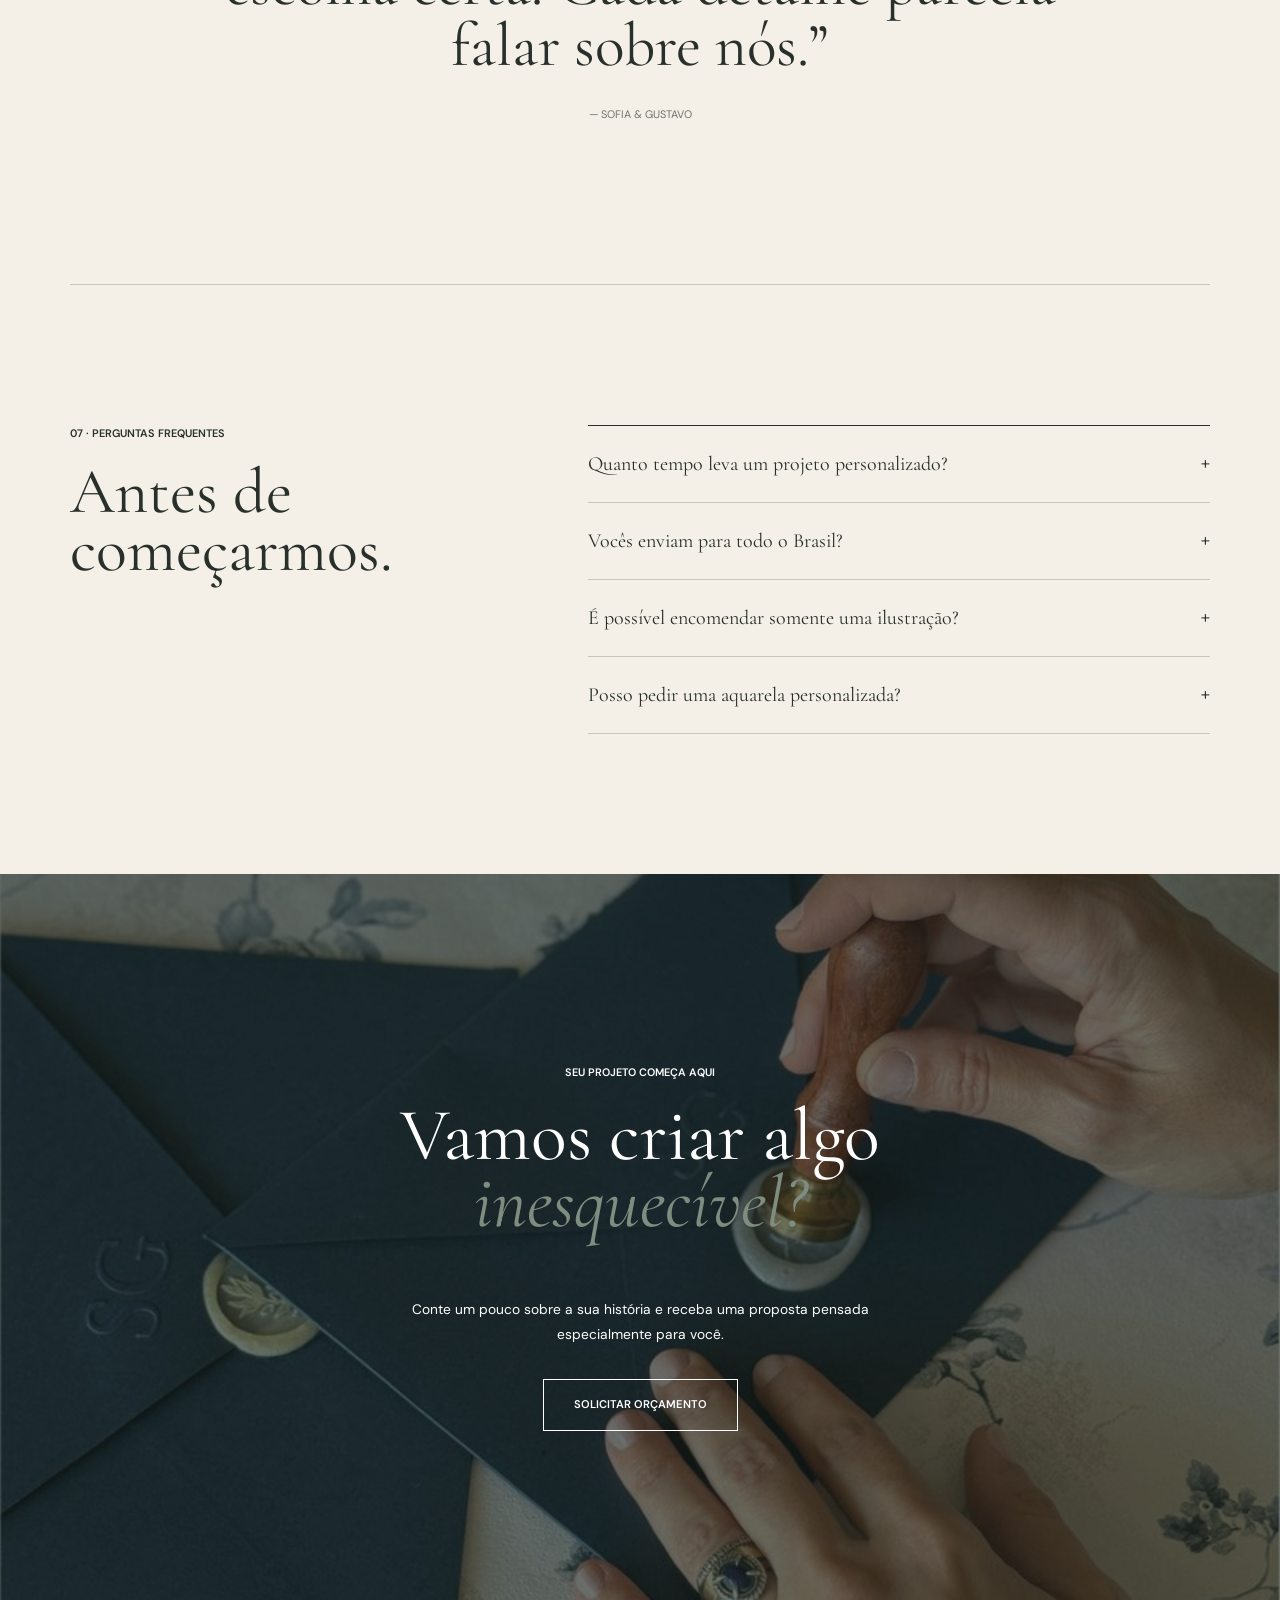
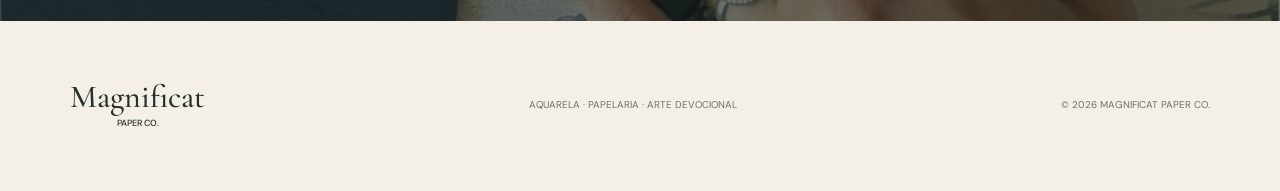
==== commit 95cf1dc9: "Refresh branding and hero messaging" ====
--- a/index.html
+++ b/index.html
@@ -5,6 +5,7 @@
     <meta name="viewport" content="width=device-width, initial-scale=1">
     <meta name="description" content="Papelaria autoral e ilustrações em aquarela criadas artesanalmente pela Magnificat Paper Co.">
     <title>Magnificat Paper Co. — Ateliê Editorial</title>
+    <link rel="icon" type="image/png" sizes="512x512" href="assets/favicon-magnificat.png">
     <link rel="preconnect" href="https://fonts.googleapis.com">
     <link rel="preconnect" href="https://fonts.gstatic.com" crossorigin>
     <link href="https://fonts.googleapis.com/css2?family=Cormorant+Garamond:ital,wght@0,400;0,500;0,600;1,400&family=DM+Sans:wght@300;400;500;600&display=swap" rel="stylesheet">
@@ -13,15 +14,14 @@
   </head>
   <body class="theme-editorial">
     <header class="site-header" data-header>
-      <a class="brand" href="#inicio" aria-label="Magnificat Paper Co. — início">
-        <span>Magnificat</span>
-        <small>Paper Co.</small>
+      <a class="brand brand--logo" href="#inicio" aria-label="Magnificat — início">
+        <img class="brand__logo" src="assets/logo-magnificat-wordmark.png" alt="Magnificat" width="1975" height="673">
       </a>
       <button class="menu-toggle" type="button" aria-label="Abrir menu" aria-expanded="false" data-menu-toggle>
         <span></span><span></span>
       </button>
       <nav class="site-nav" data-menu>
-        <a href="#trabalhos">Trabalhos</a>
+        <a href="#trabalhos">Casamentos e personalizados</a>
         <a href="#processo">Processo</a>
         <a href="#atelie">O ateliê</a>
         <a class="nav-cta" href="#contato">Solicitar orçamento</a>
@@ -30,15 +30,13 @@
 
     <main>
       <section class="editorial-hero" id="inicio">
-        <img class="editorial-hero__image" src="assets/convite-azul.jpeg" alt="Convite de casamento artesanal com detalhes em aquarela azul" width="960" height="1280">
+        <img class="editorial-hero__image" src="assets/hero-obras-aquarela.jpeg" alt="Aquarelas devocionais e florais dispostas sobre a mesa do ateliê" width="1200" height="1600">
         <div class="editorial-hero__shade"></div>
         <div class="editorial-hero__content reveal">
-          <p class="eyebrow">Papelaria autoral · aquarela</p>
-          <h1>Histórias que<br>merecem ser<br><em>guardadas.</em></h1>
-          <p>Convites, papelaria completa e ilustrações em aquarela criados à mão para transformar momentos em lembranças.</p>
-          <a class="button button--light" href="#contato">Contar a sua história</a>
+          <p class="eyebrow">Papelaria · aquarela autoral · arte devocional</p>
+          <h1>A arte de eternizar<br>histórias através<br><em>da papelaria</em></h1>
+          <p>Aquarela e papelaria autorais criadas com afeto para contar histórias que merecem ser guardadas.</p>
         </div>
-        <p class="hero-note">Feito com tempo, intenção e delicadeza.</p>
       </section>
 
       <section class="manifesto editorial-shell reveal">
--- a/styles.css
+++ b/styles.css
@@ -92,6 +92,14 @@
   font-weight: 500;
   letter-spacing: 0;
   text-transform: uppercase;
+}
+
+.brand--logo {
+  width: 180px;
+}
+
+.brand__logo {
+  height: auto;
 }
 
 .brand--dark {
@@ -292,7 +300,7 @@
 }
 
 .editorial-hero__shade {
-  background: rgba(17, 29, 34, 0.56);
+  background: linear-gradient(90deg, rgba(20, 43, 61, 0.82) 0%, rgba(29, 57, 76, 0.62) 52%, rgba(37, 68, 84, 0.48) 100%);
 }
 
 .editorial-hero__content {
@@ -321,17 +329,6 @@
   margin-bottom: 34px;
   font-size: 0.9rem;
   line-height: 1.8;
-}
-
-.hero-note {
-  position: absolute;
-  z-index: 1;
-  right: 5vw;
-  bottom: 30px;
-  margin: 0;
-  font-family: var(--serif);
-  font-size: 1rem;
-  font-style: italic;
 }
 
 .manifesto {
@@ -708,7 +705,7 @@
     padding: 0 24px;
   }
 
-  .site-header .brand span { font-size: 1.8rem; }
+  .site-header .brand--logo { width: 145px; }
 
   .menu-toggle {
     position: relative;
@@ -779,7 +776,6 @@
   .editorial-hero__content { padding-top: 60px; }
   .editorial-hero__content h1 { font-size: 4rem; line-height: 0.8; }
   .editorial-hero__content > p:not(.eyebrow) { max-width: 310px; }
-  .hero-note { right: 20px; bottom: 18px; font-size: 0.85rem; }
   .manifesto { padding: 100px 0 90px; }
   .manifesto h2, .section-heading h2, .artist-editorial h2, .editorial-contact h2 { font-size: 3.6rem; }
   .manifesto > div > p { margin-left: 0; }
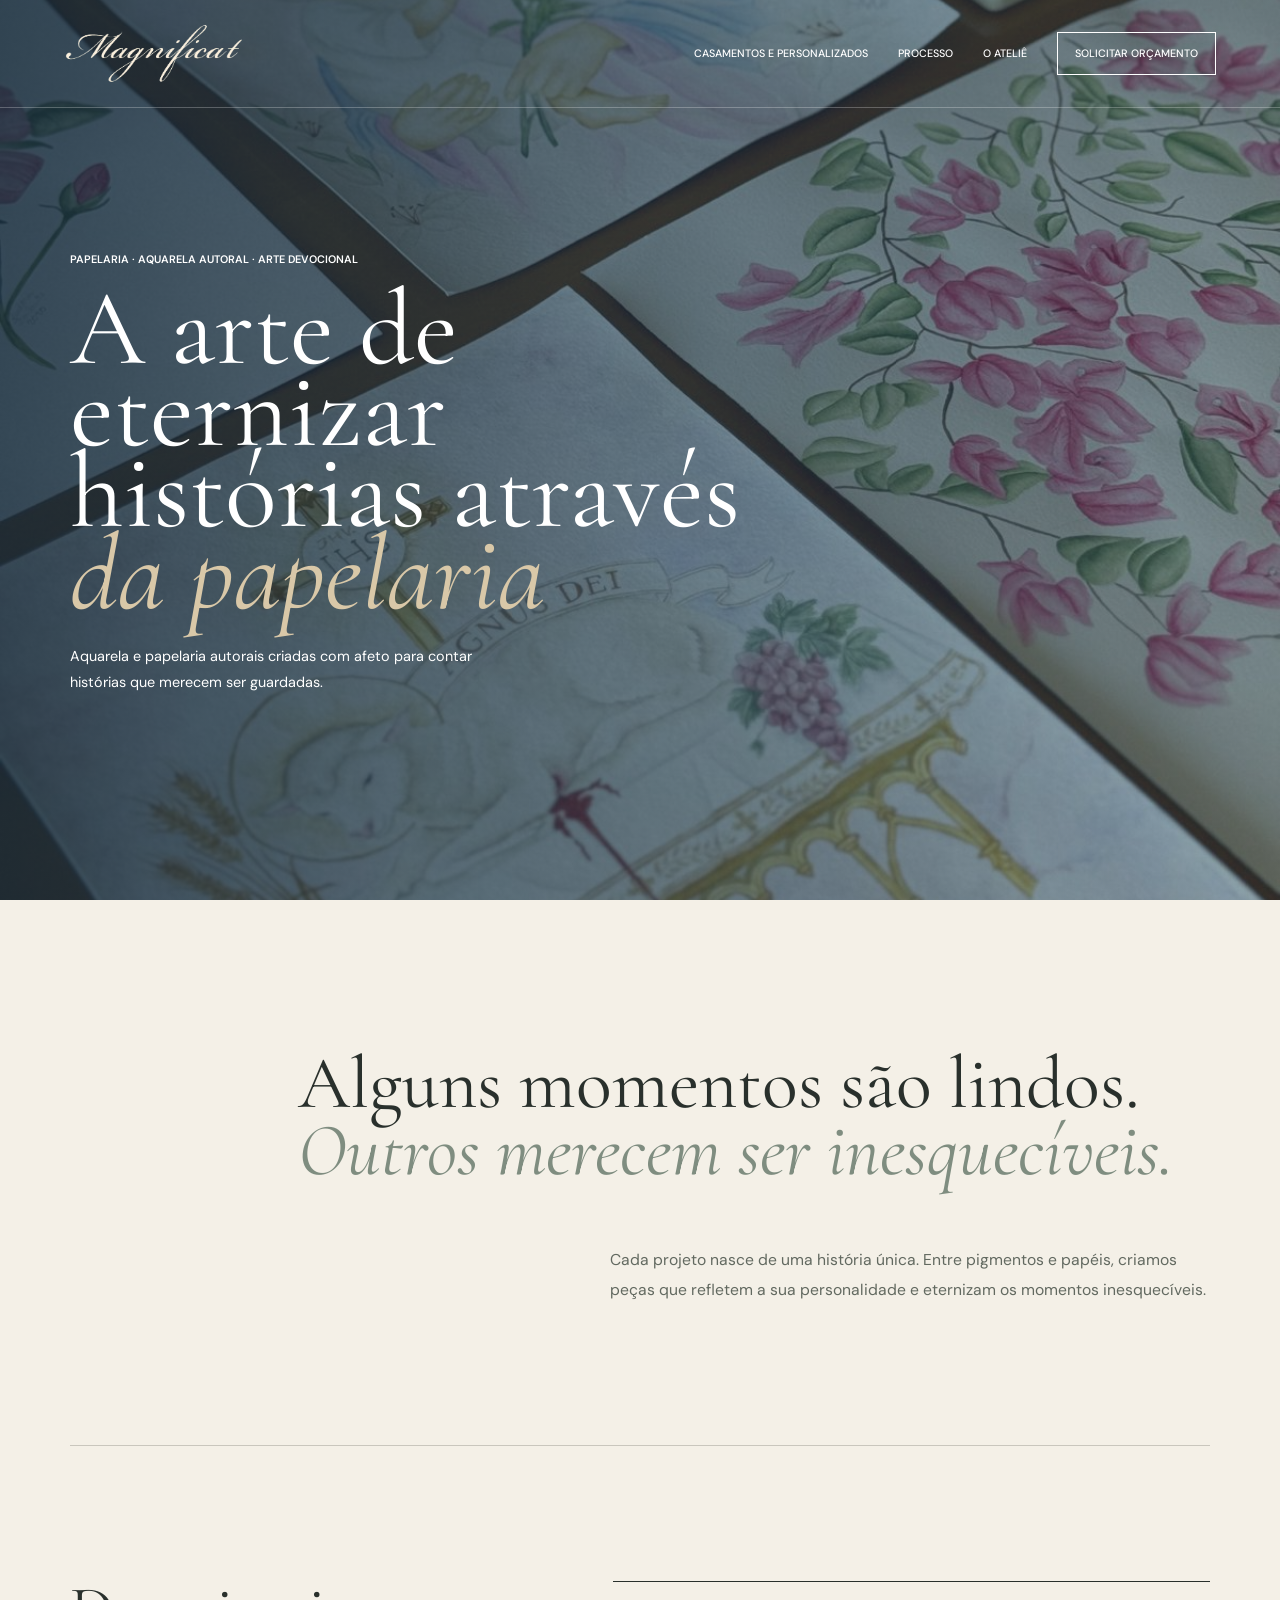
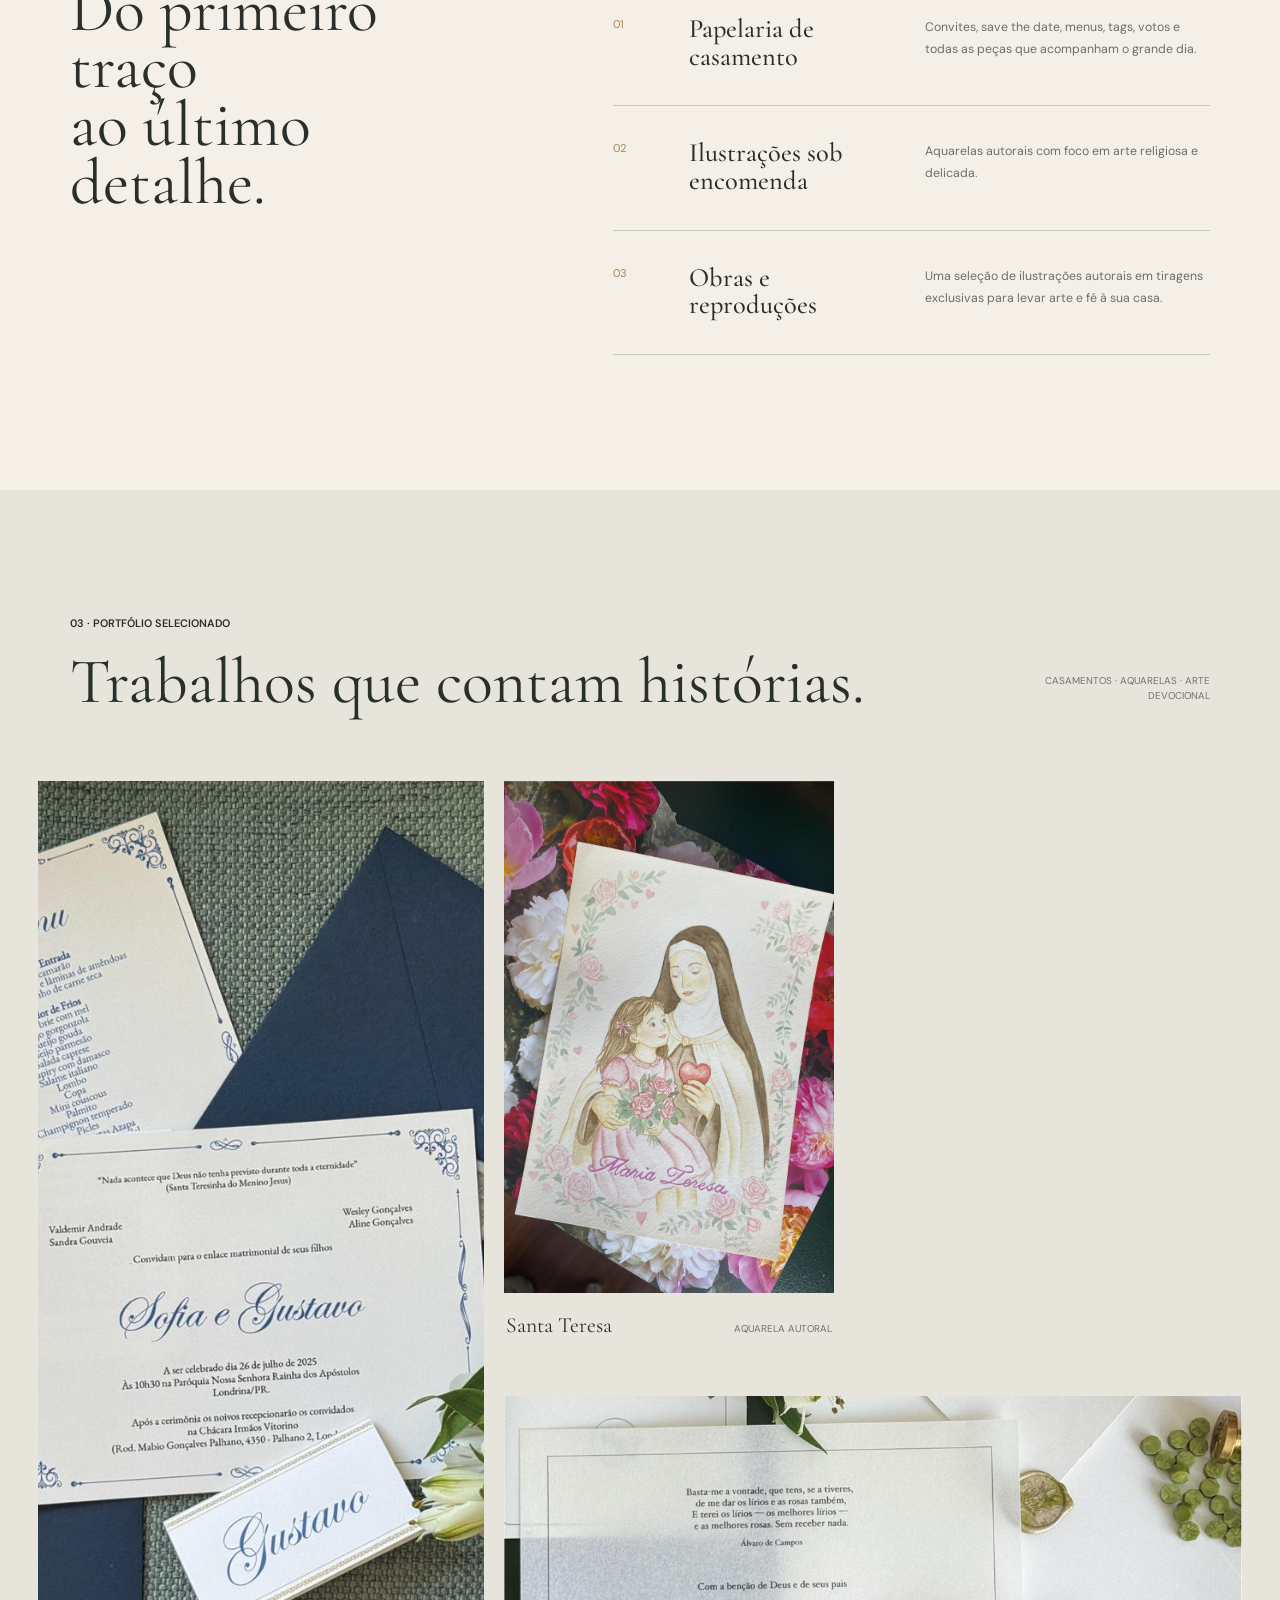
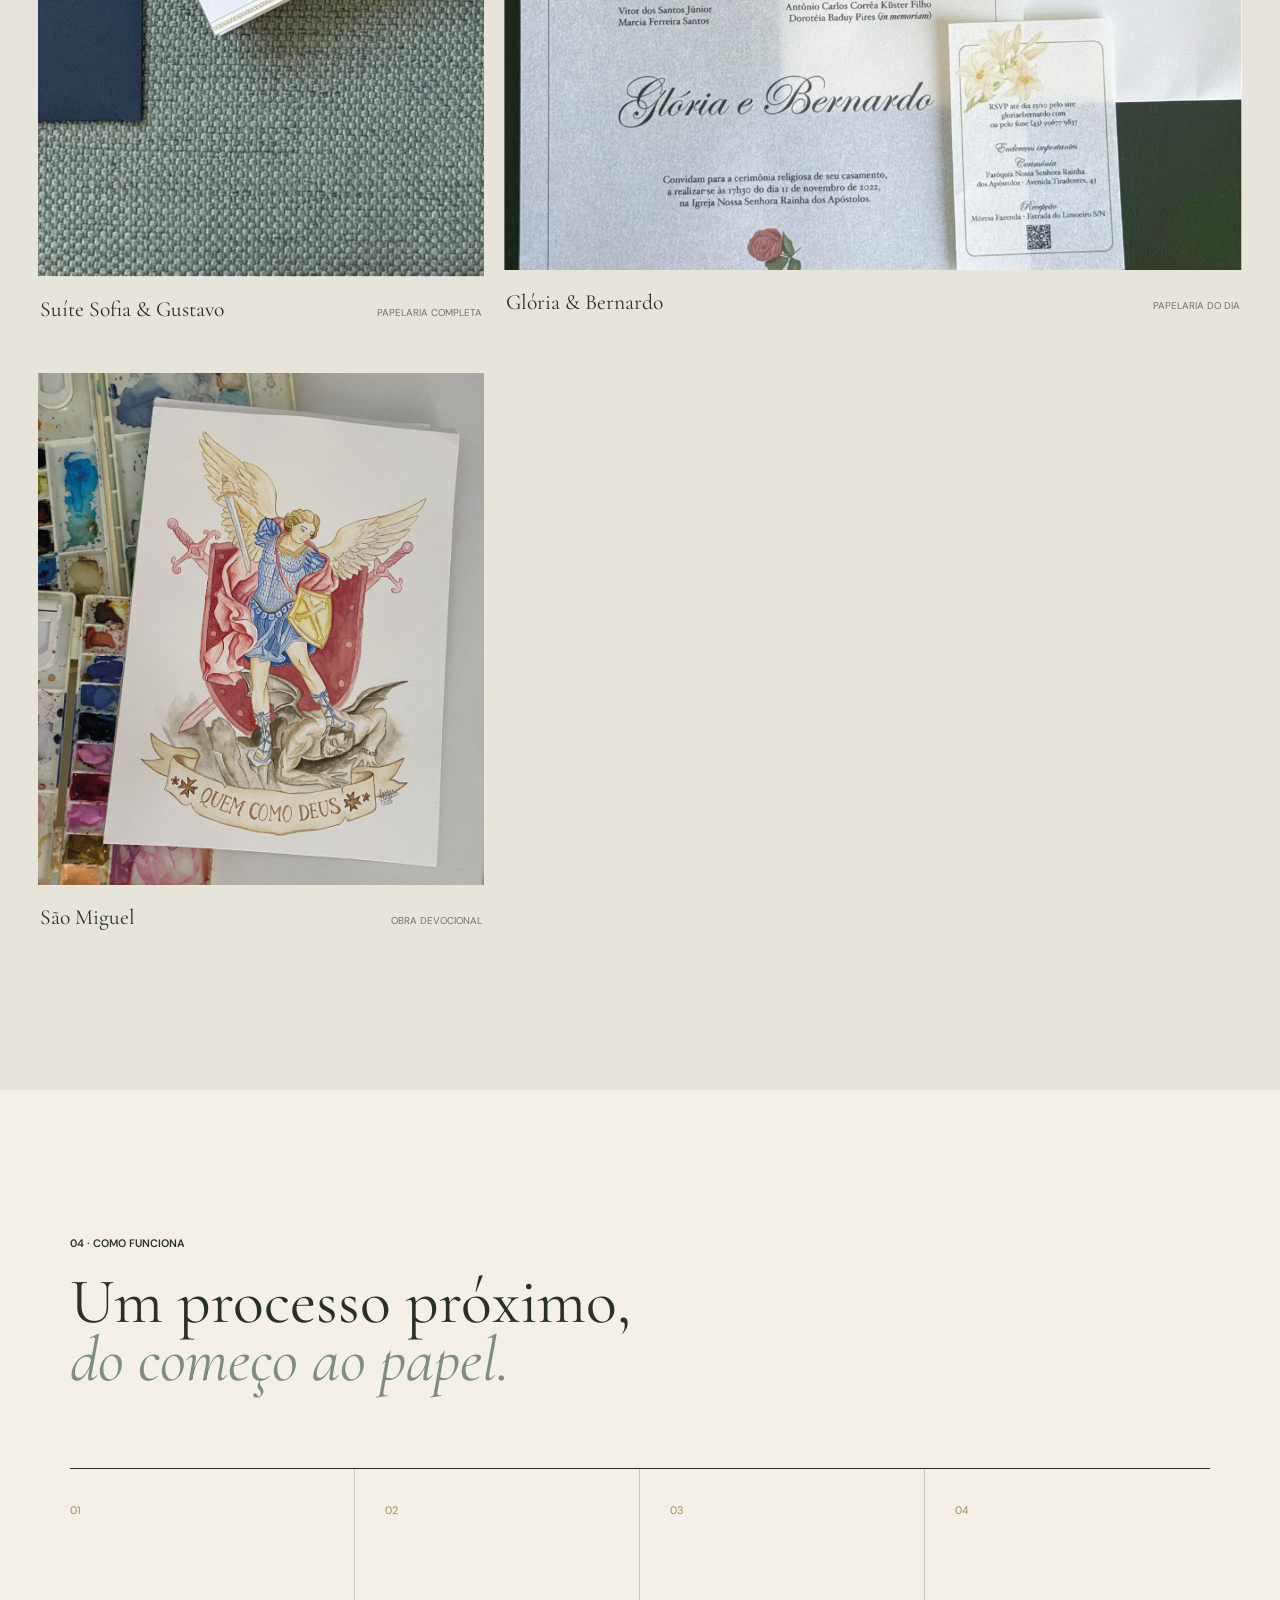
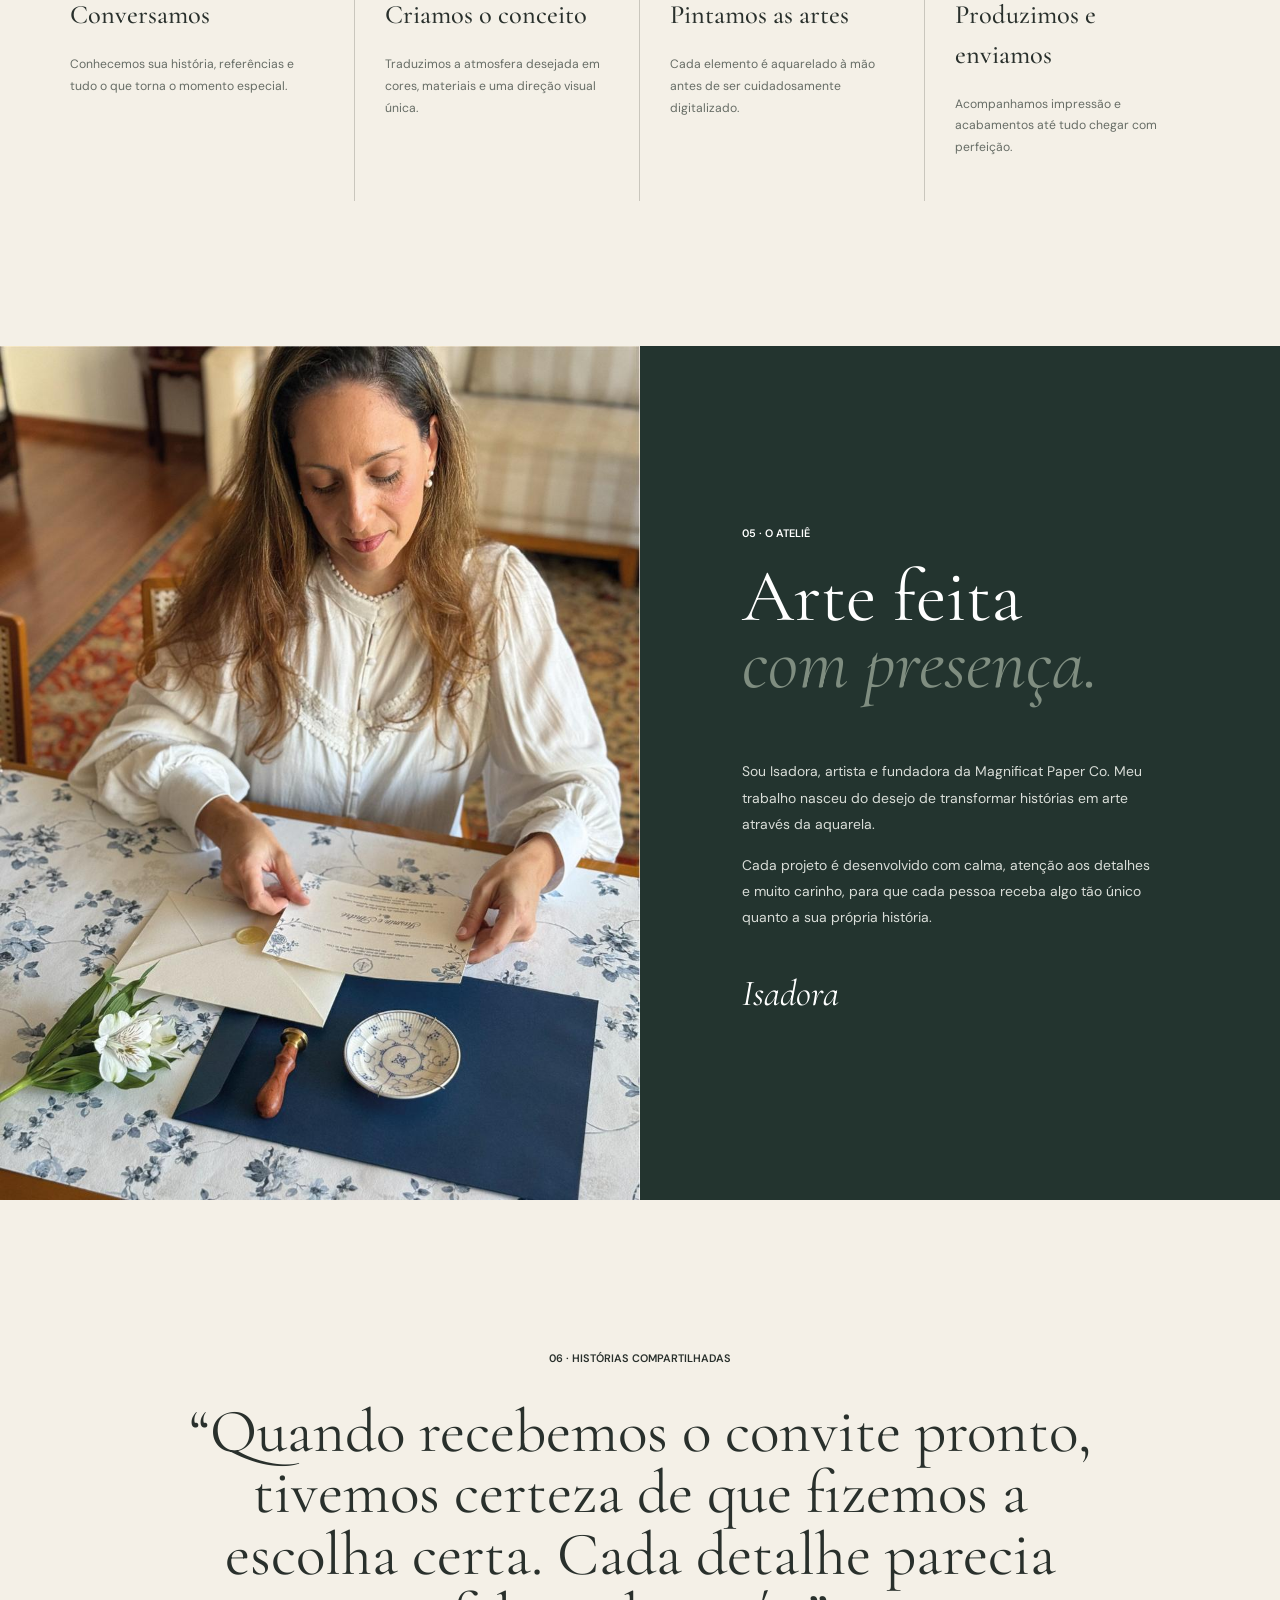
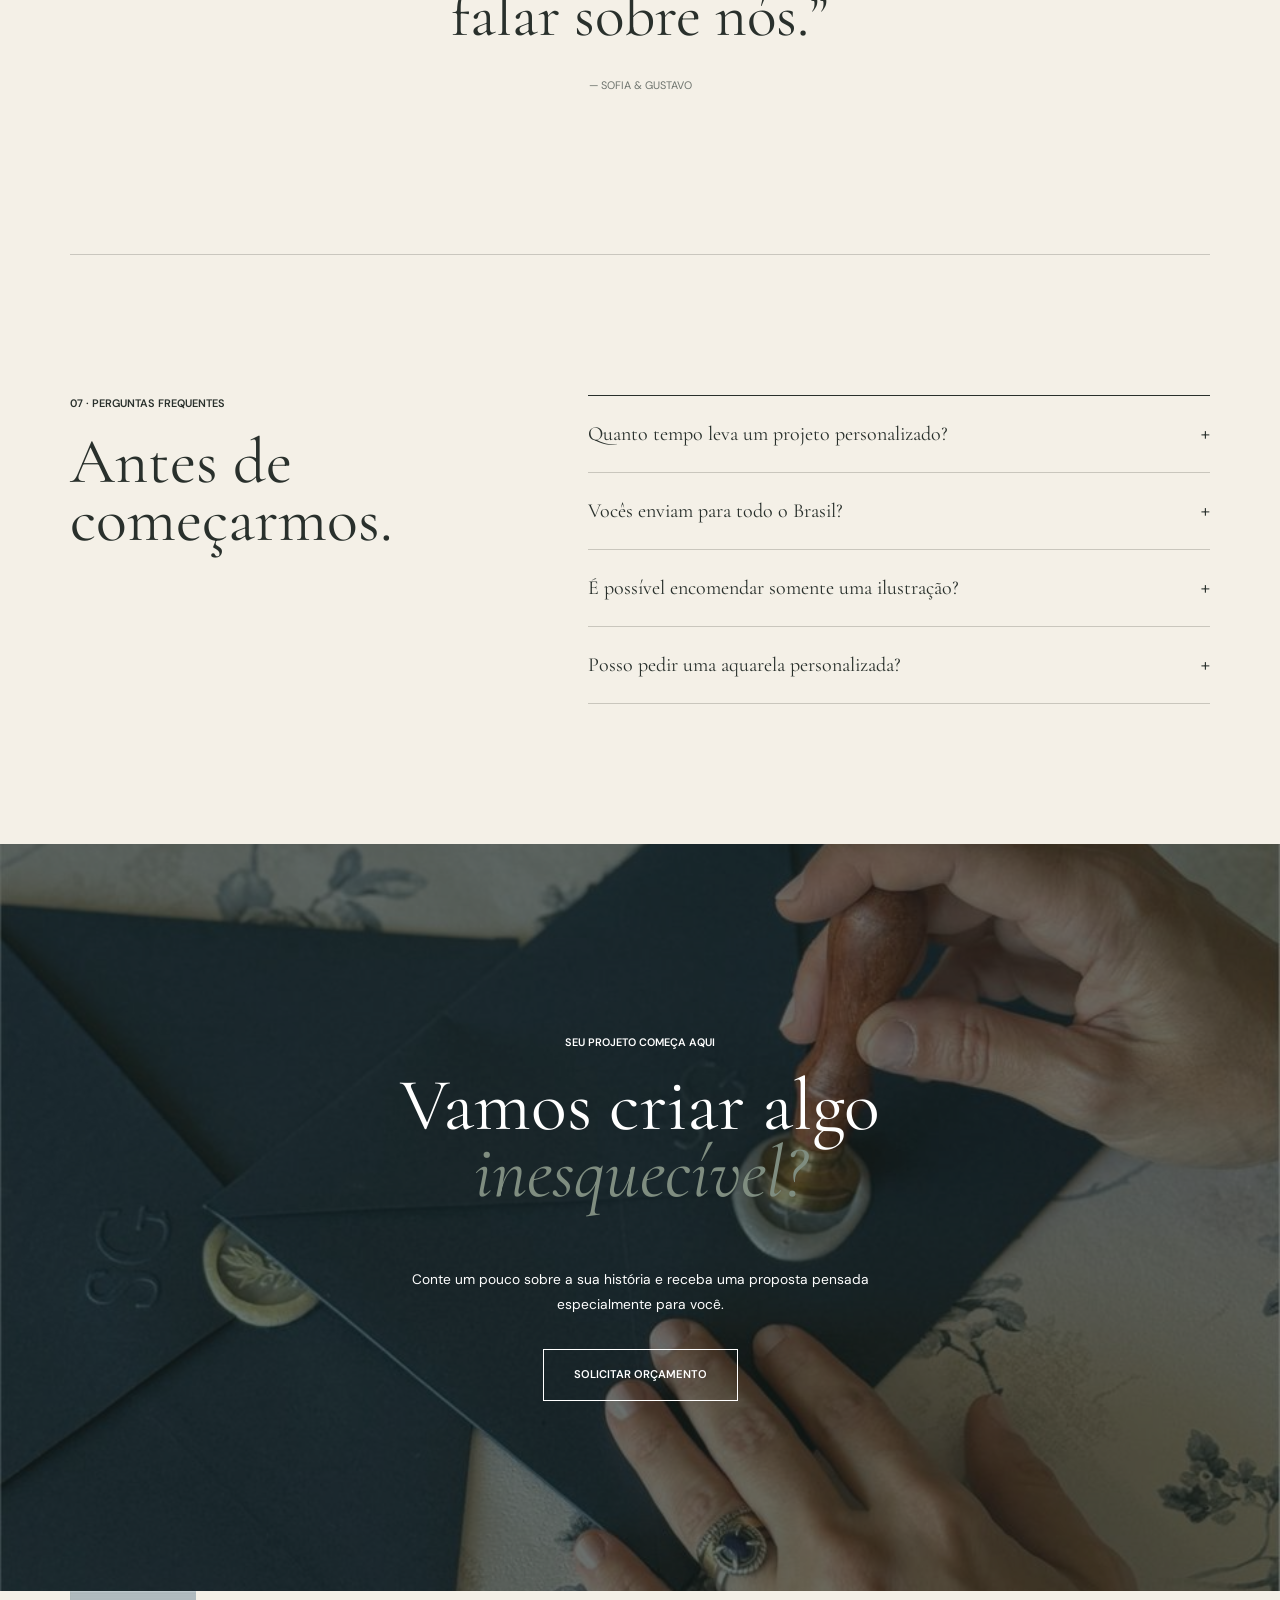
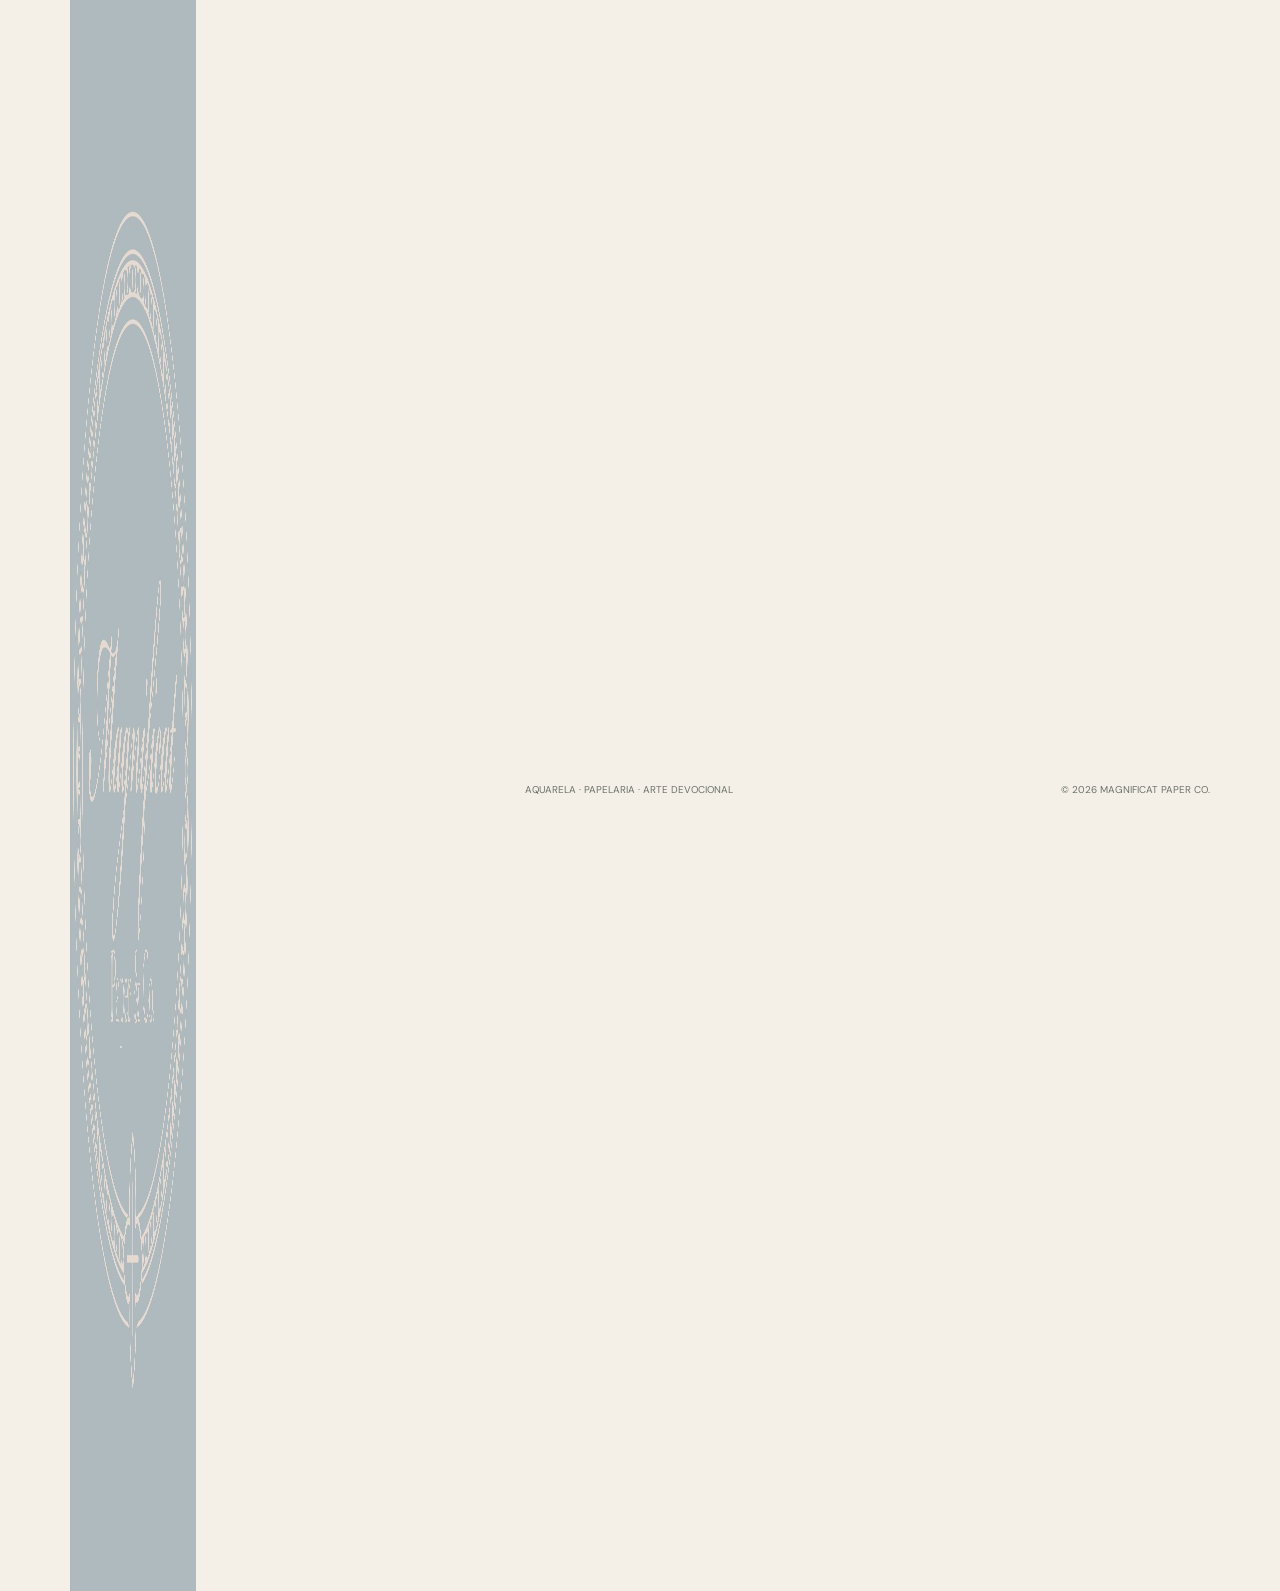
==== commit 21588125: "Refine landing page content and reveal animations" ====
--- a/index.html
+++ b/index.html
@@ -9,6 +9,7 @@
     <link rel="preconnect" href="https://fonts.googleapis.com">
     <link rel="preconnect" href="https://fonts.gstatic.com" crossorigin>
     <link href="https://fonts.googleapis.com/css2?family=Cormorant+Garamond:ital,wght@0,400;0,500;0,600;1,400&family=DM+Sans:wght@300;400;500;600&display=swap" rel="stylesheet">
+    <script>document.documentElement.classList.add("js");</script>
     <link rel="stylesheet" href="styles.css">
     <script src="script.js" defer></script>
   </head>
@@ -40,16 +41,15 @@
       </section>
 
       <section class="manifesto editorial-shell reveal">
-        <p class="section-index">01 · Manifesto</p>
+        <p class="section-index manifesto__index-spacer" aria-hidden="true"></p>
         <div>
-          <h2>Alguns momentos são lindos.<br><em>Outros permanecem.</em></h2>
-          <p>Cada projeto nasce de uma história única. Entre pigmentos, papéis e pequenos gestos, criamos peças que refletem a personalidade de quem as recebe com elegância, delicadeza e significado.</p>
+          <h2>Alguns momentos são lindos.<br><em>Outros merecem ser inesquecíveis.</em></h2>
+          <p>Cada projeto nasce de uma história única. Entre pigmentos e papéis, criamos peças que refletem a sua personalidade e eternizam os momentos inesquecíveis.</p>
         </div>
       </section>
 
       <section class="services editorial-shell" aria-labelledby="services-title">
         <div class="section-heading reveal">
-          <p class="section-index">02 · O que fazemos</p>
           <h2 id="services-title">Do primeiro traço<br>ao último detalhe.</h2>
         </div>
         <div class="service-list">
@@ -61,12 +61,12 @@
           <article class="service-item reveal">
             <span>02</span>
             <h3>Ilustrações sob encomenda</h3>
-            <p>Aquarelas exclusivas de lugares, pessoas, símbolos e memórias importantes para você.</p>
+            <p>Aquarelas autorais com foco em arte religiosa e delicada.</p>
           </article>
           <article class="service-item reveal">
             <span>03</span>
             <h3>Obras e reproduções</h3>
-            <p>Uma seleção de ilustrações autorais em tiragens cuidadosas para levar arte e fé à sua casa.</p>
+            <p>Uma seleção de ilustrações autorais em tiragens exclusivas para levar arte e fé à sua casa.</p>
           </article>
         </div>
       </section>
@@ -142,7 +142,9 @@
     </main>
 
     <footer class="site-footer editorial-shell">
-      <a class="brand brand--dark" href="#inicio"><span>Magnificat</span><small>Paper Co.</small></a>
+      <a class="footer-brand-logo" href="#inicio" aria-label="Magnificat Paper & Co. — início">
+        <img src="assets/logo-magnificat-original.jpeg" alt="Magnificat Paper & Co." width="1600" height="1600">
+      </a>
       <p>Aquarela · Papelaria · Arte devocional</p>
       <p>© 2026 Magnificat Paper Co.</p>
     </footer>
--- a/styles.css
+++ b/styles.css
@@ -234,28 +234,26 @@
 
 .reveal {
   opacity: 1;
-  transform: translateY(0);
-}
-
-.reveal.is-visible {
-  animation: reveal-up 700ms ease both;
-}
-
-@keyframes reveal-up {
-  from {
-    opacity: 0;
-    transform: translateY(22px);
-  }
-  to {
-    opacity: 1;
-    transform: translateY(0);
-  }
+  transform: none;
+}
+
+.js .reveal {
+  opacity: 0;
+  transform: translate3d(0, 18px, 0);
+  transition: opacity 620ms ease, transform 620ms cubic-bezier(0.22, 1, 0.36, 1);
+  will-change: opacity, transform;
+}
+
+.js .reveal.is-visible {
+  opacity: 1;
+  transform: translate3d(0, 0, 0);
+  will-change: auto;
 }
 
 @media (prefers-reduced-motion: reduce) {
   html { scroll-behavior: auto; }
-  .reveal,
-  .reveal.is-visible { opacity: 1; transform: none; animation: none; }
+  .js .reveal,
+  .js .reveal.is-visible { opacity: 1; transform: none; transition: none; }
 }
 
 
@@ -694,6 +692,12 @@
   color: #6c726b;
   font-size: 0.62rem;
   text-transform: uppercase;
+}
+
+.footer-brand-logo {
+  display: block;
+  width: 126px;
+  flex: 0 0 auto;
 }
 
 
@@ -755,6 +759,7 @@
     grid-template-columns: 1fr;
   }
 
+  .manifesto__index-spacer { display: none; }
   .manifesto { gap: 45px; }
   .service-list { margin-top: 45px; }
   .editorial-grid { grid-template-columns: 1fr 1fr; }
@@ -799,6 +804,6 @@
   .faq { padding: 100px 0; }
   .editorial-contact { min-height: 720px; }
   .site-footer { display: block; padding: 55px 0; text-align: center; }
-  .site-footer .brand { margin: 0 auto 30px; }
+  .site-footer .footer-brand-logo { margin: 0 auto 30px; }
   .site-footer p + p { margin-top: 12px; }
 }
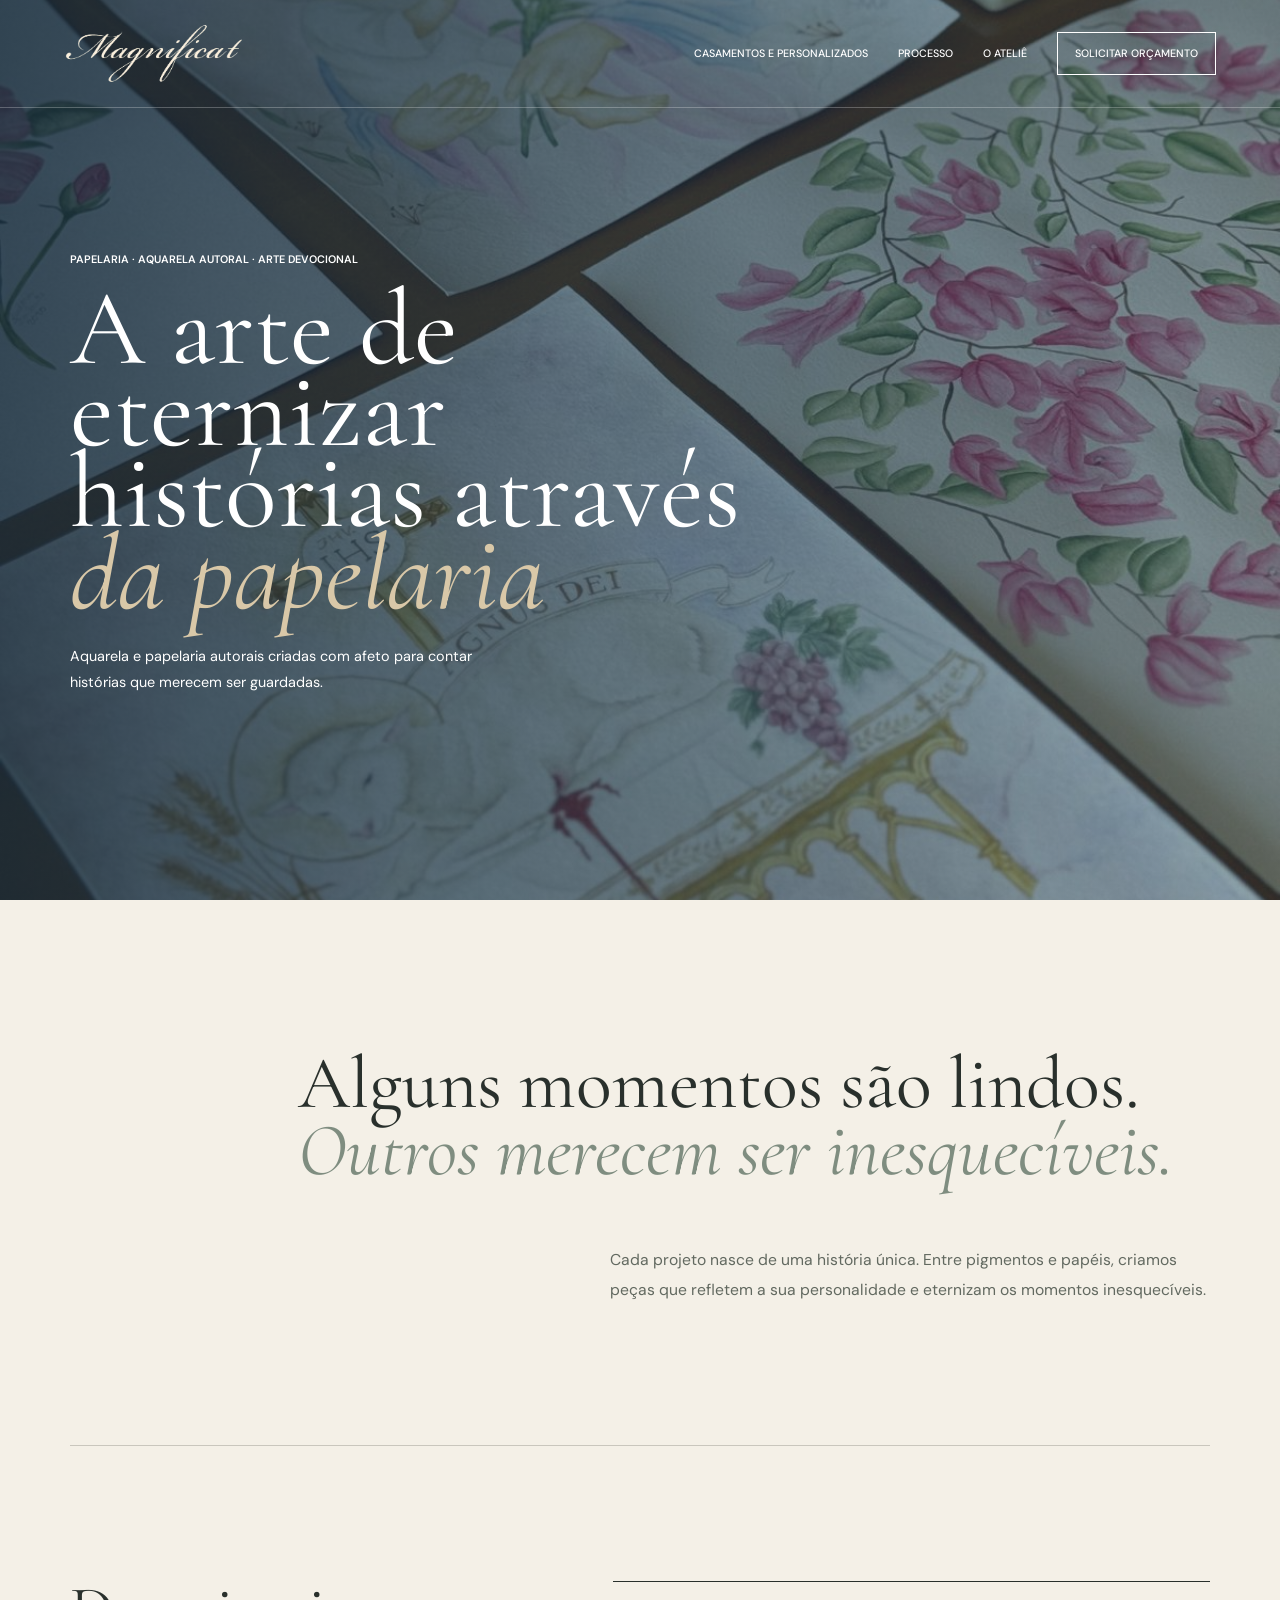
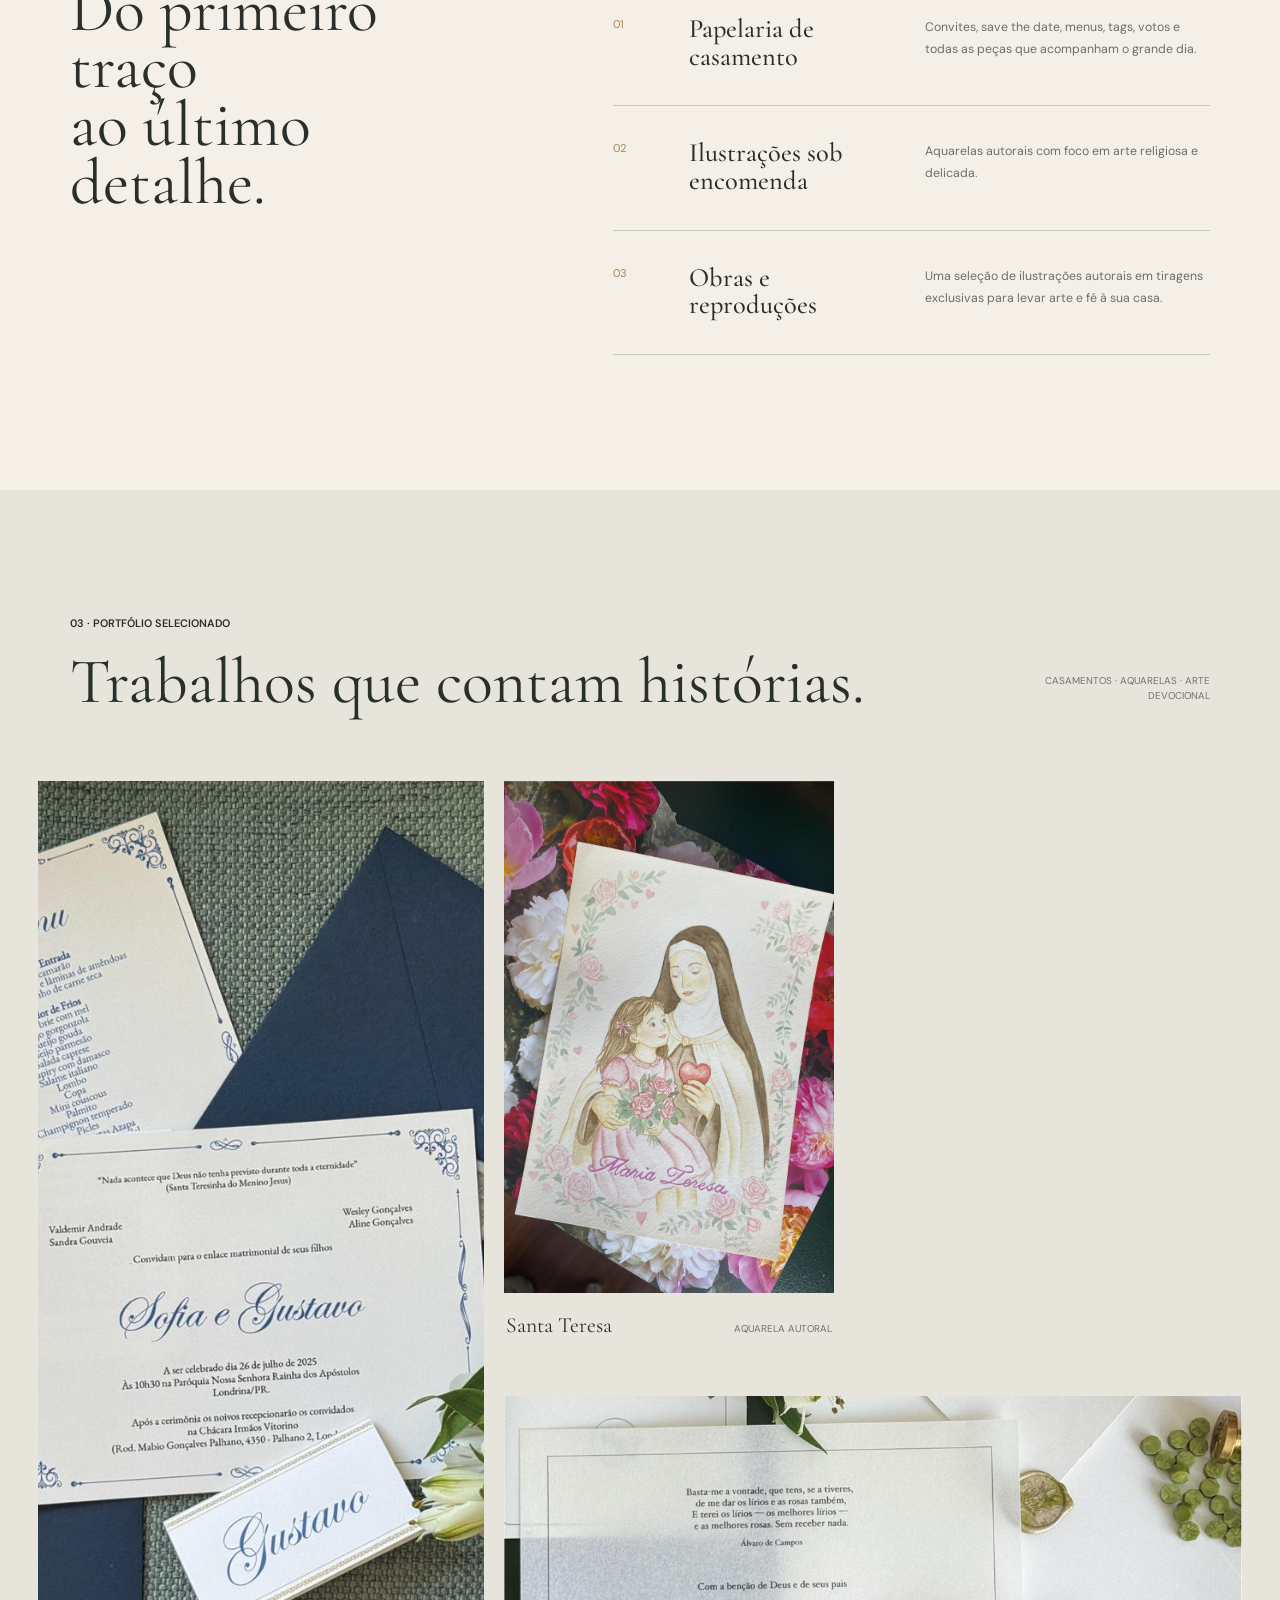
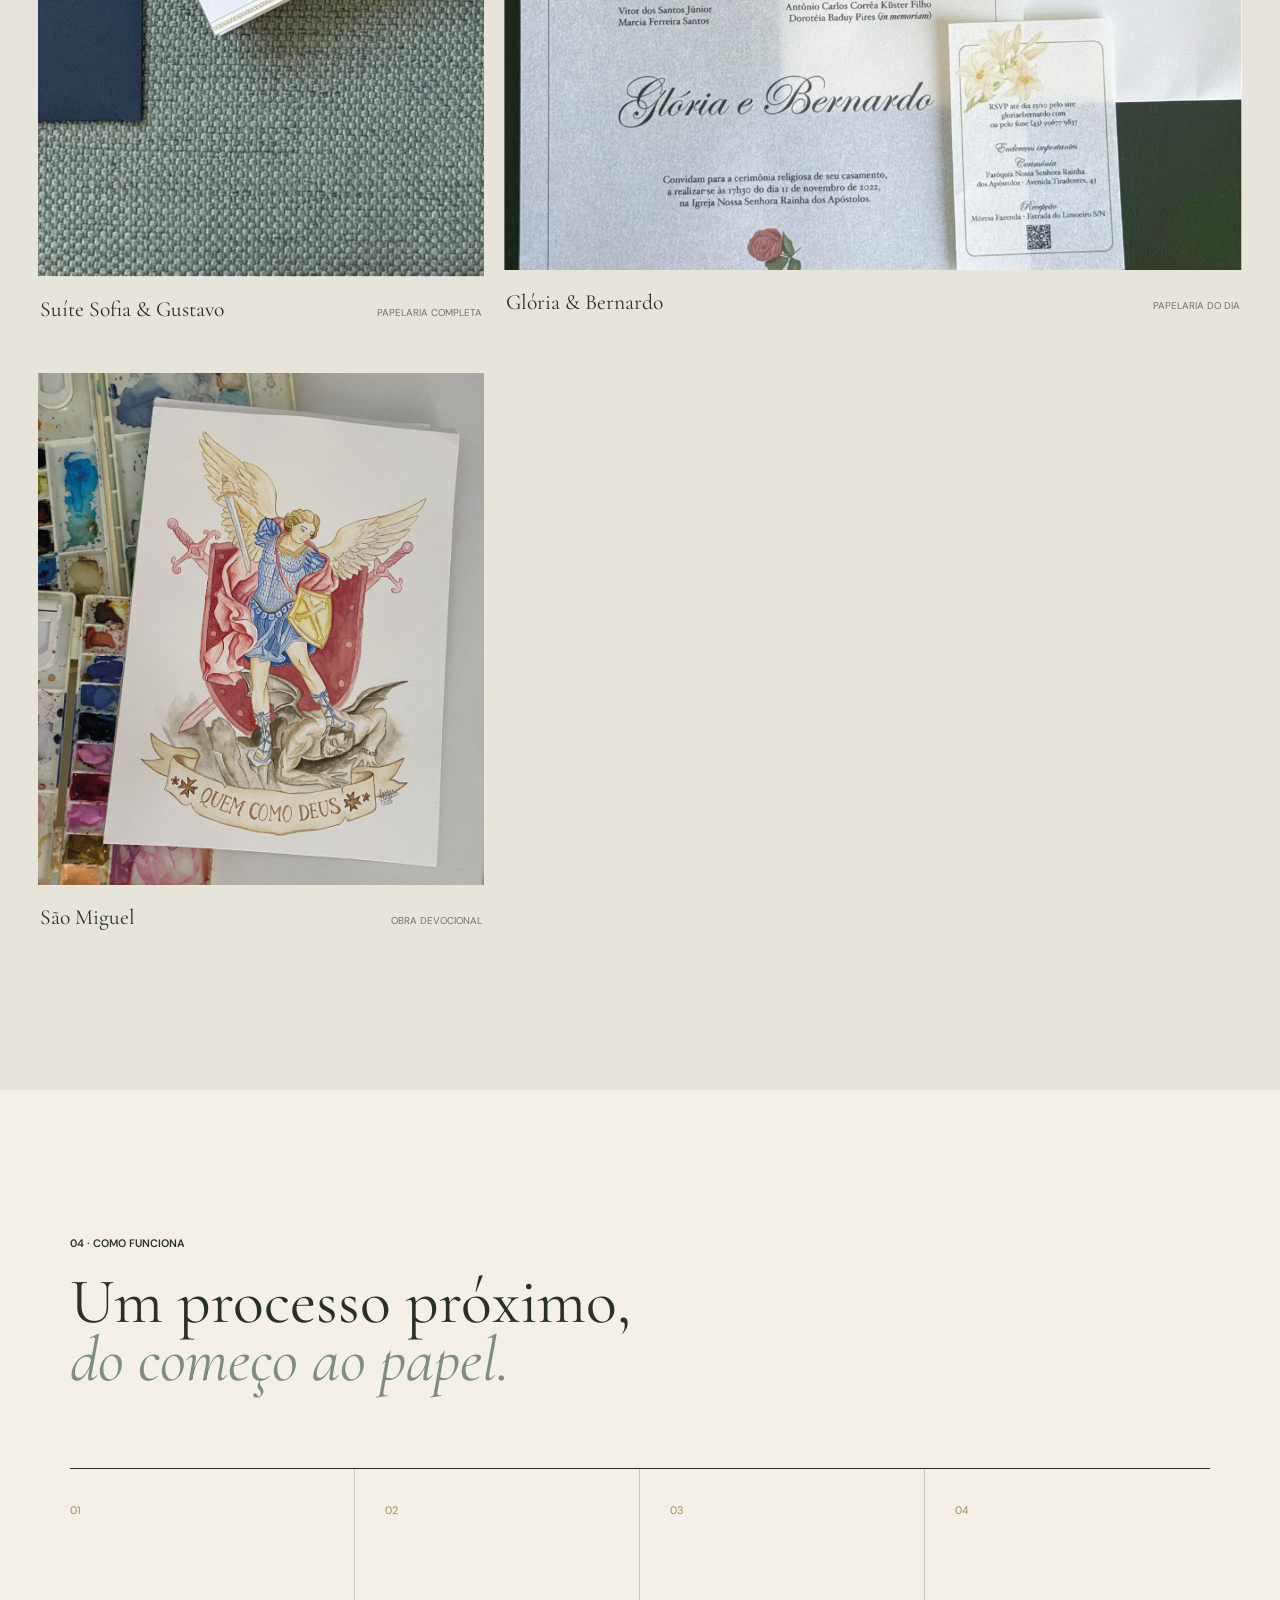
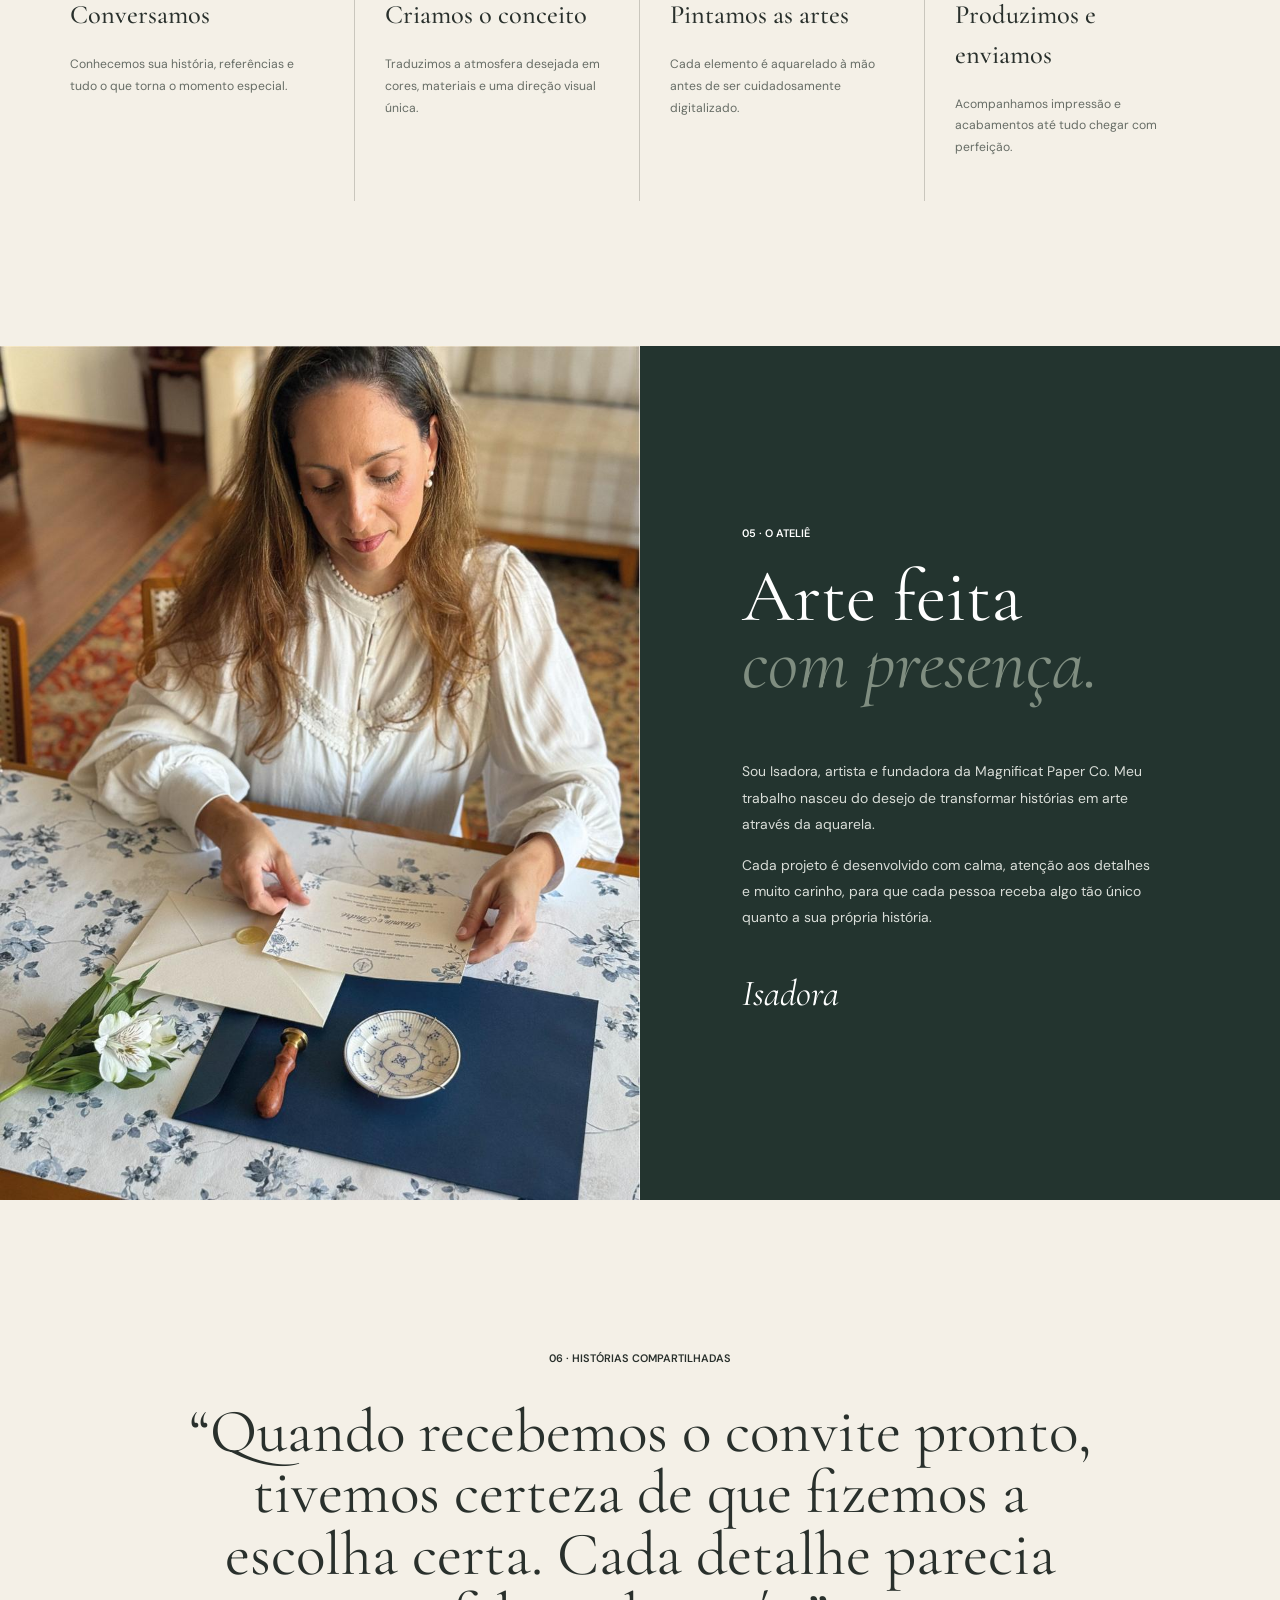
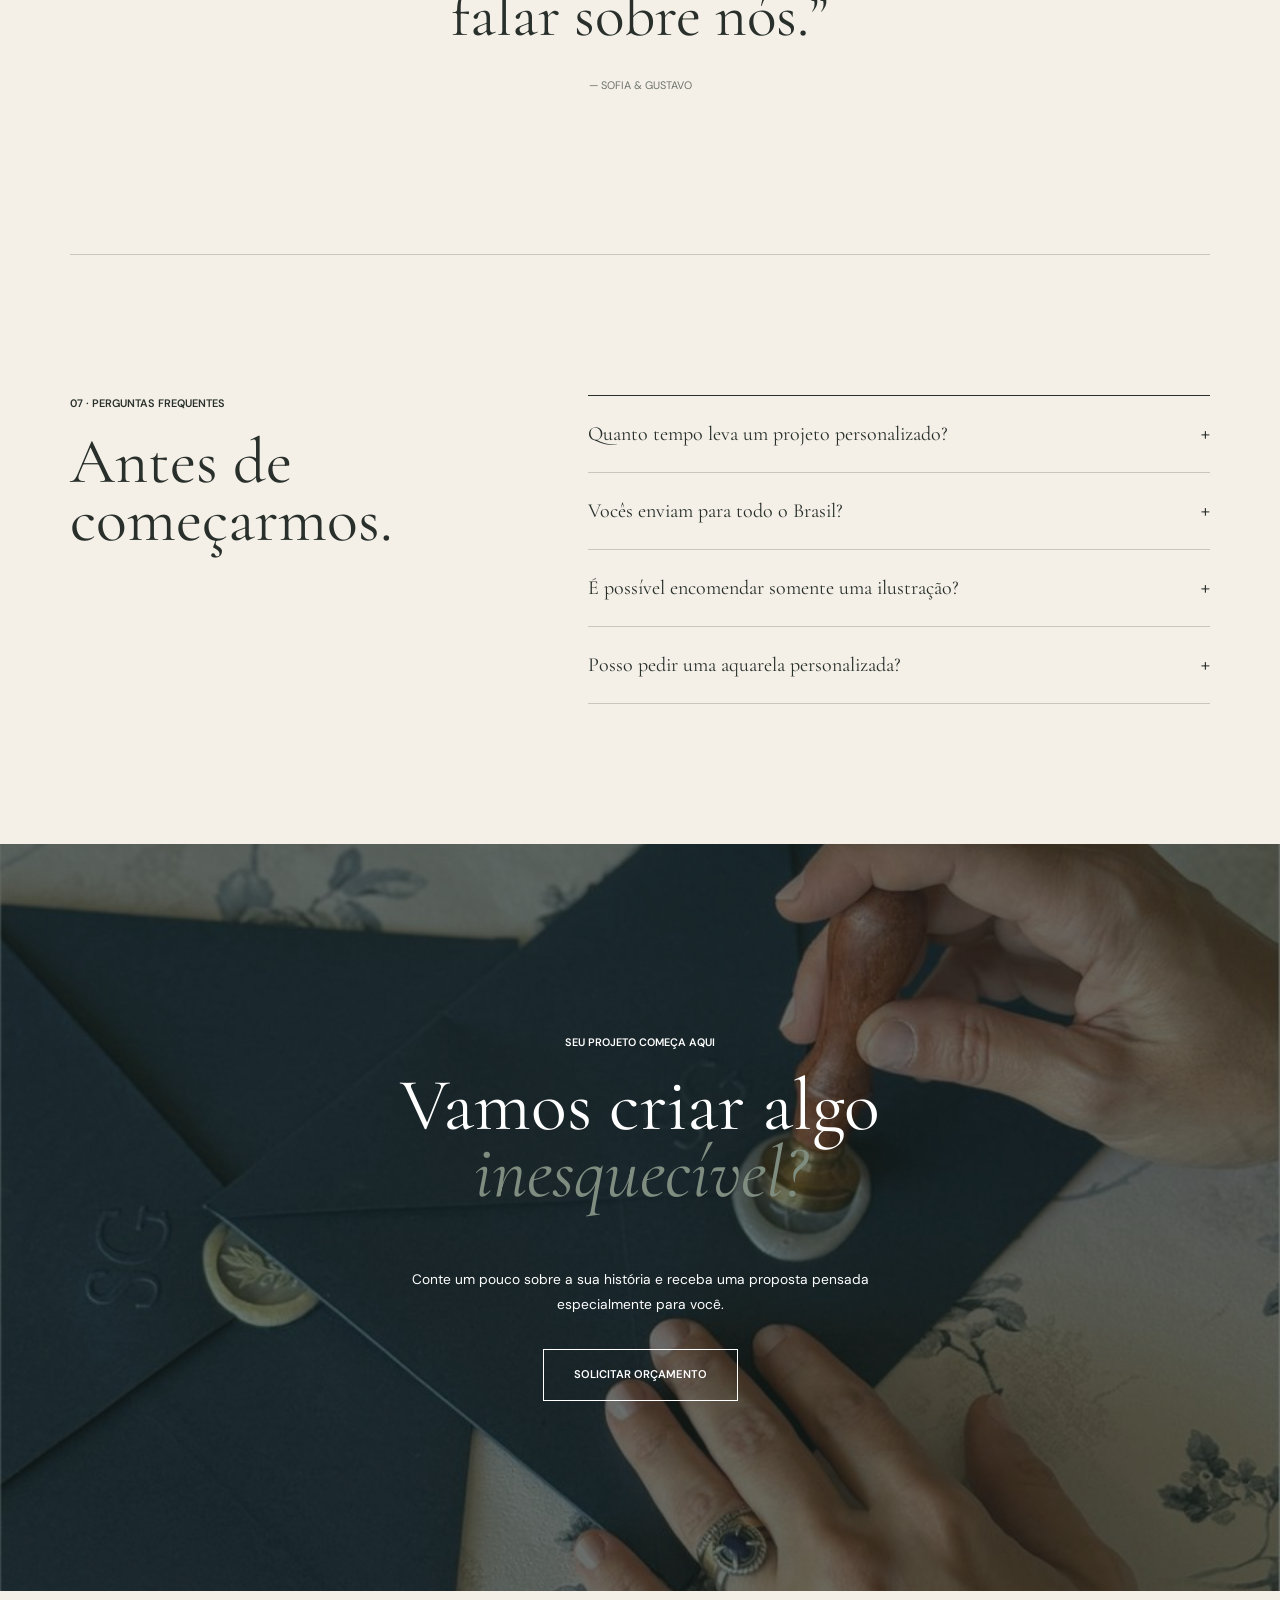
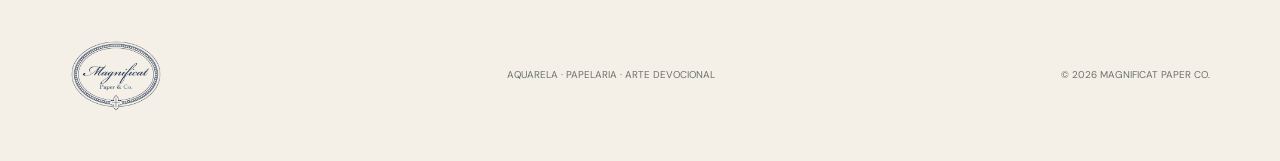
==== commit 8befbb55: "Update footer logo asset and sizing" ====
--- a/index.html
+++ b/index.html
@@ -143,7 +143,7 @@
 
     <footer class="site-footer editorial-shell">
       <a class="footer-brand-logo" href="#inicio" aria-label="Magnificat Paper & Co. — início">
-        <img src="assets/logo-magnificat-original.jpeg" alt="Magnificat Paper & Co." width="1600" height="1600">
+        <img src="assets/logo-magnificat-footer.png" alt="Magnificat Paper & Co." width="1231" height="971">
       </a>
       <p>Aquarela · Papelaria · Arte devocional</p>
       <p>© 2026 Magnificat Paper Co.</p>
--- a/styles.css
+++ b/styles.css
@@ -696,8 +696,13 @@
 
 .footer-brand-logo {
   display: block;
-  width: 126px;
+  width: 91.2px;
   flex: 0 0 auto;
+}
+
+.footer-brand-logo img {
+  width: 100%;
+  height: auto;
 }
 
 
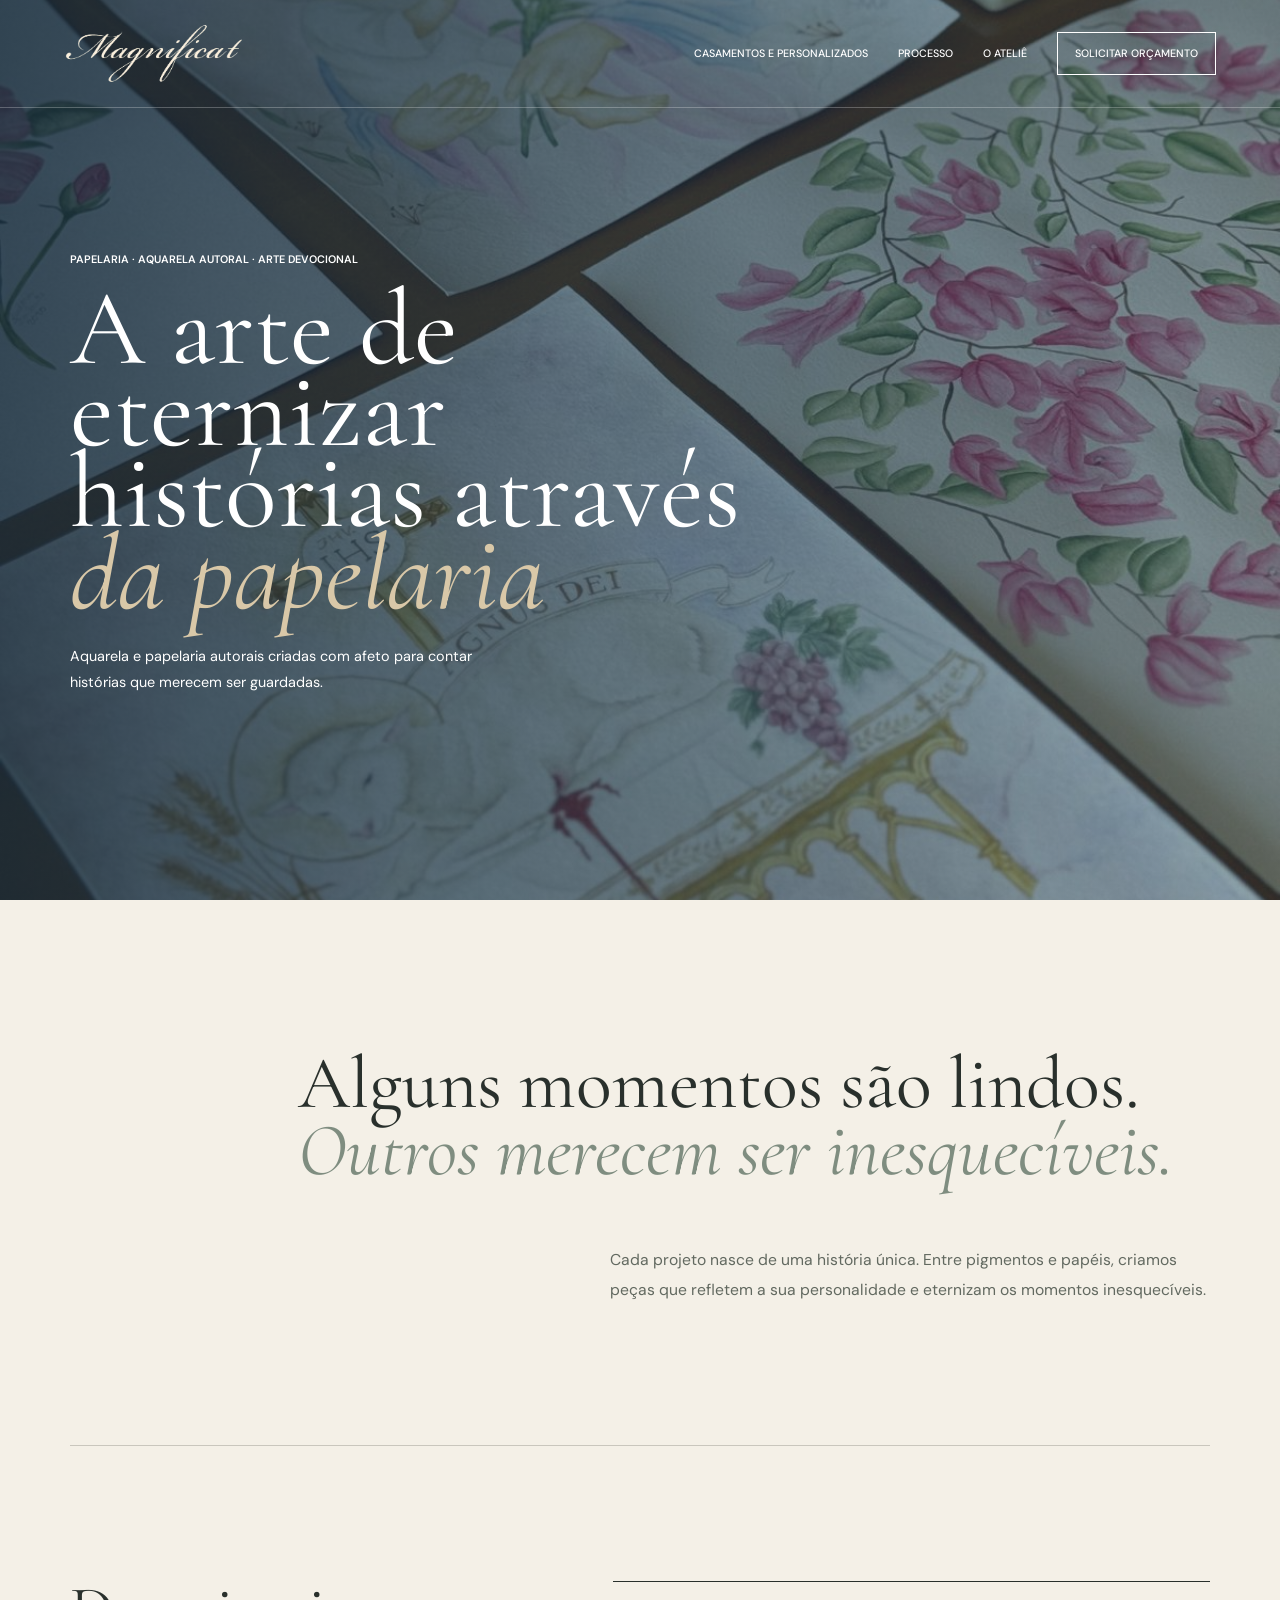
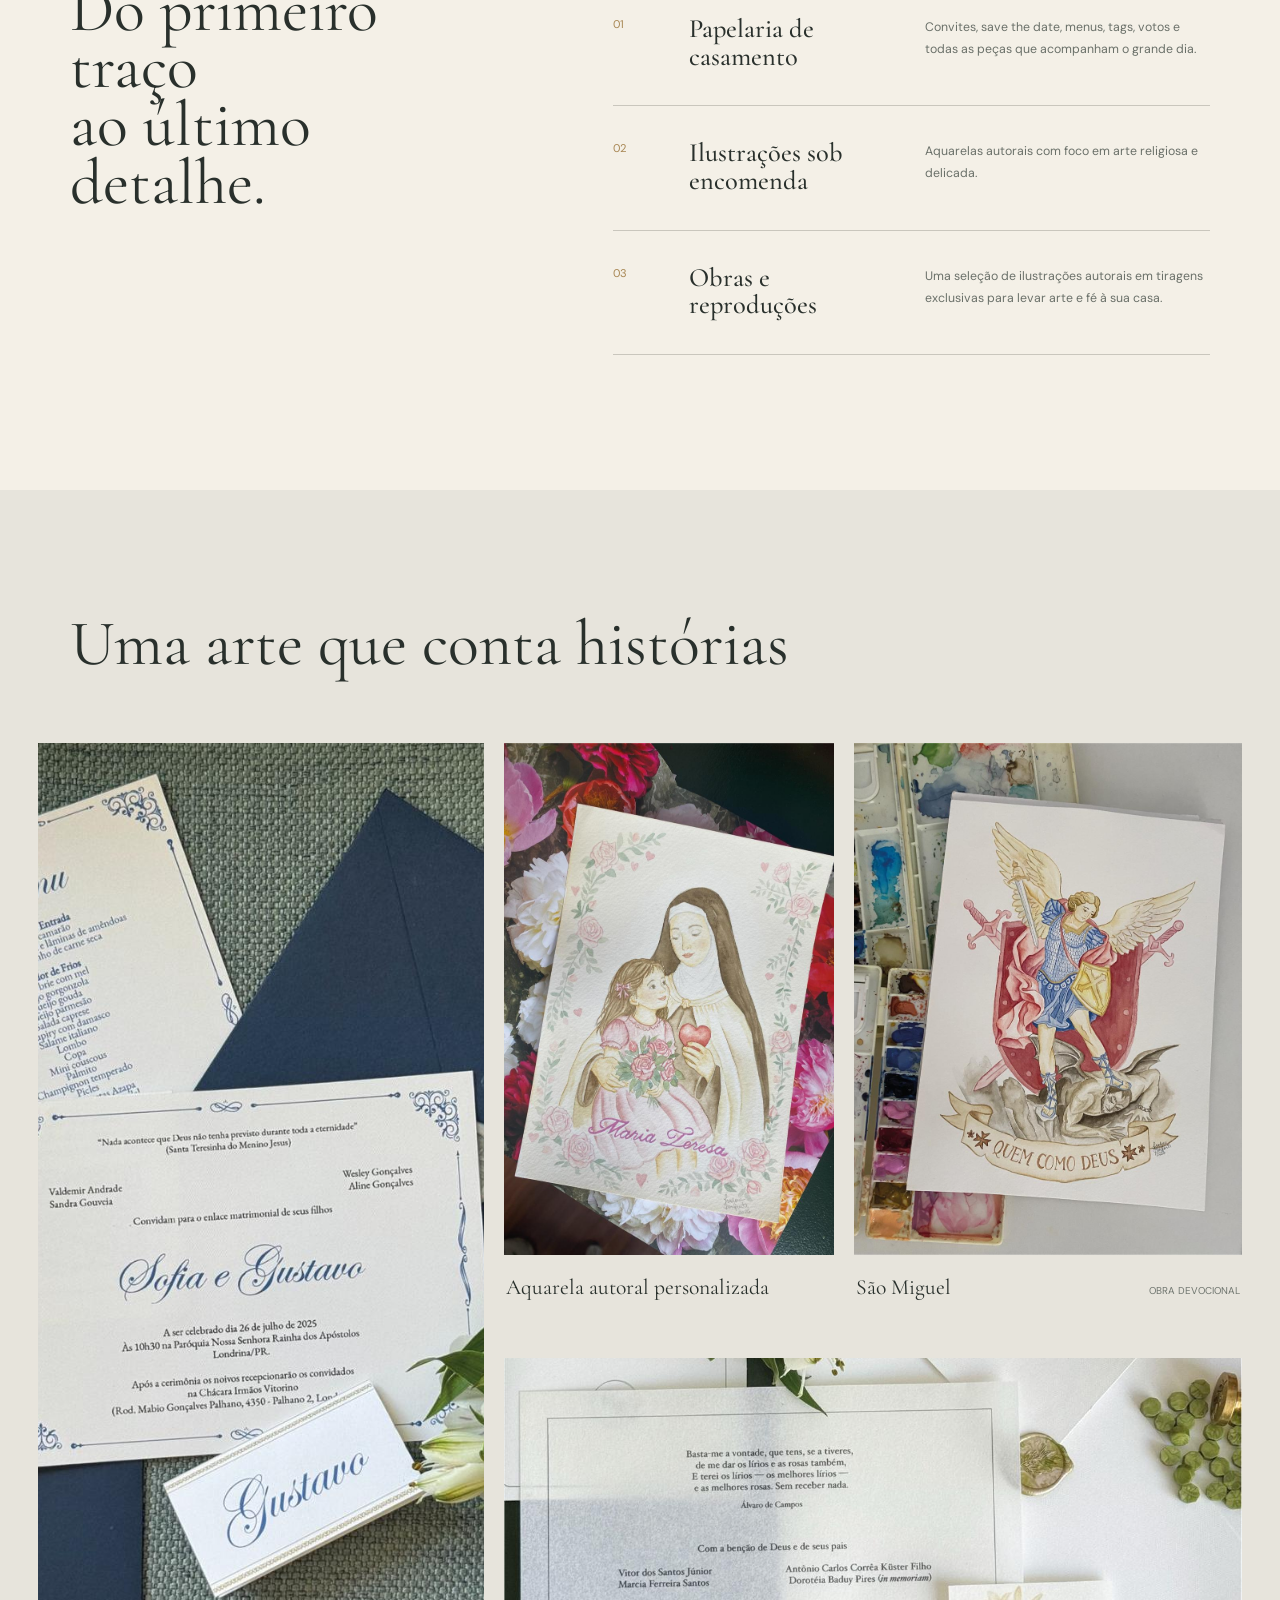
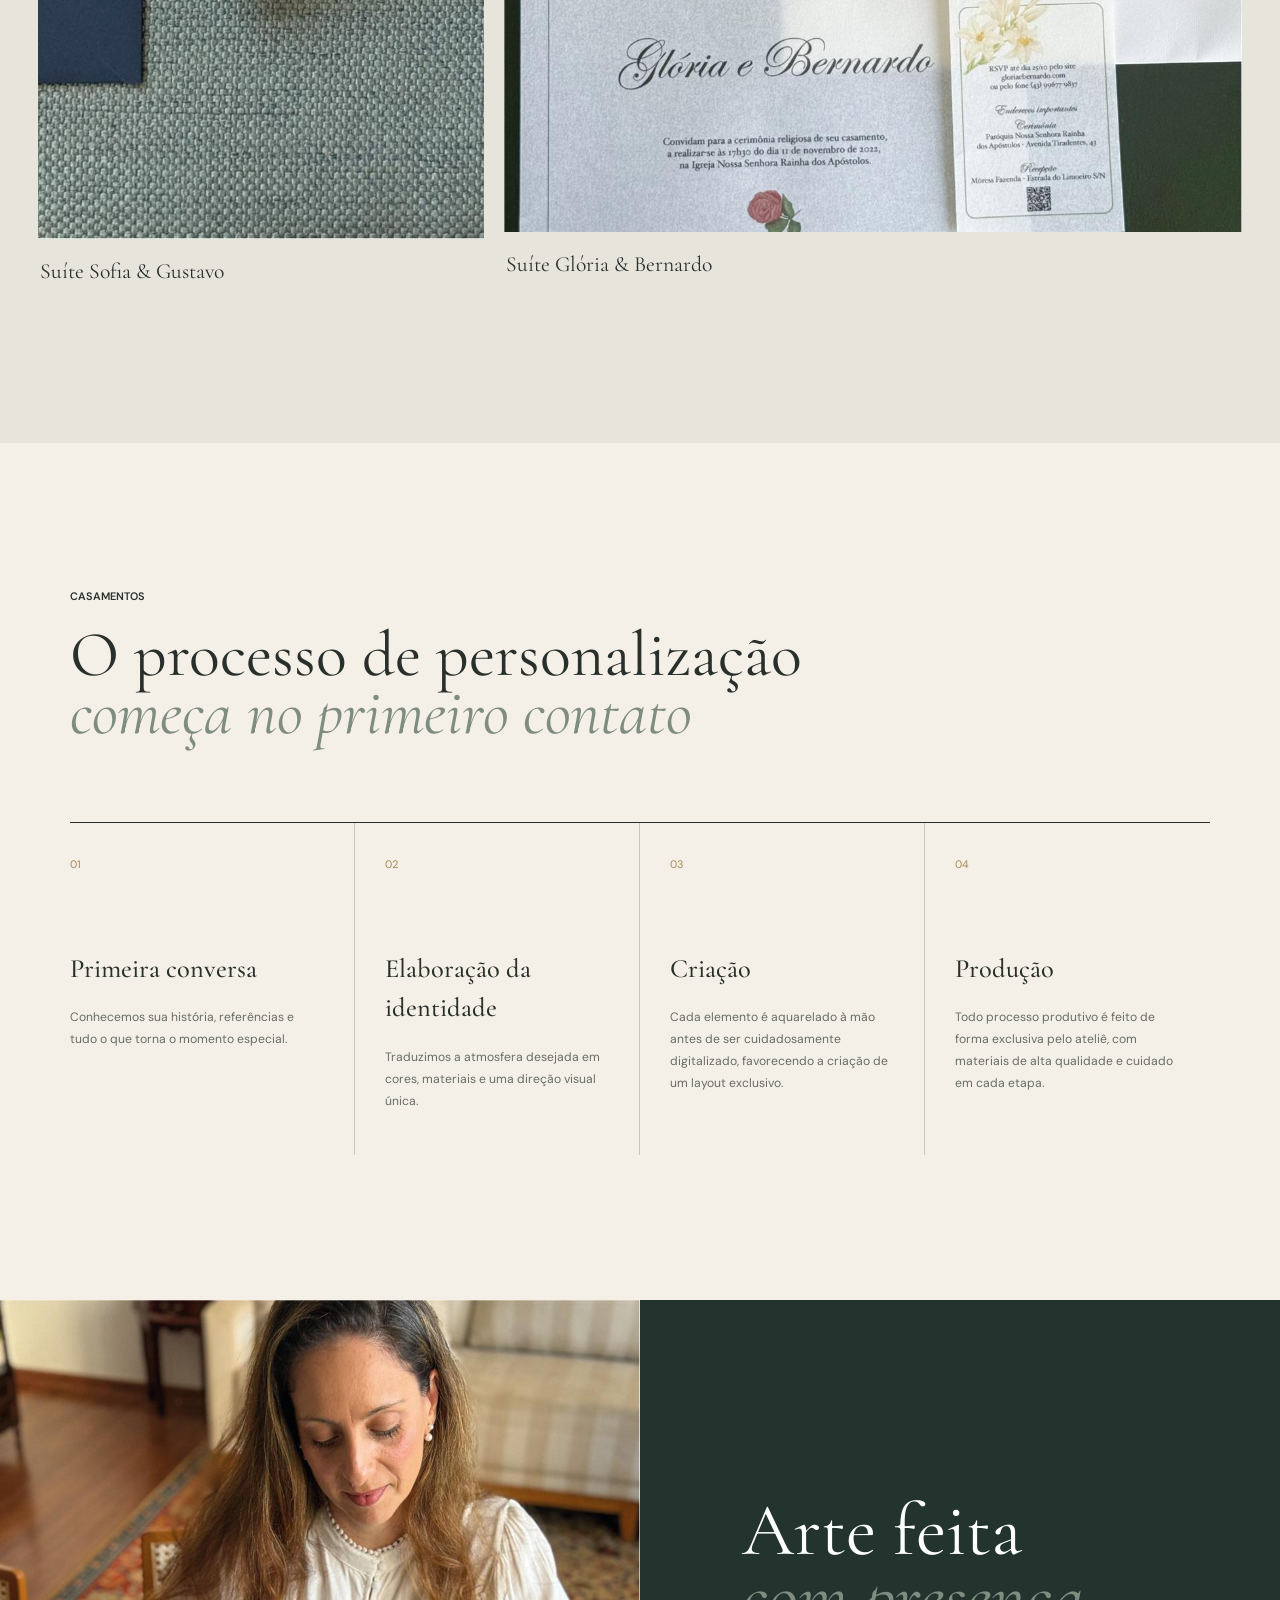
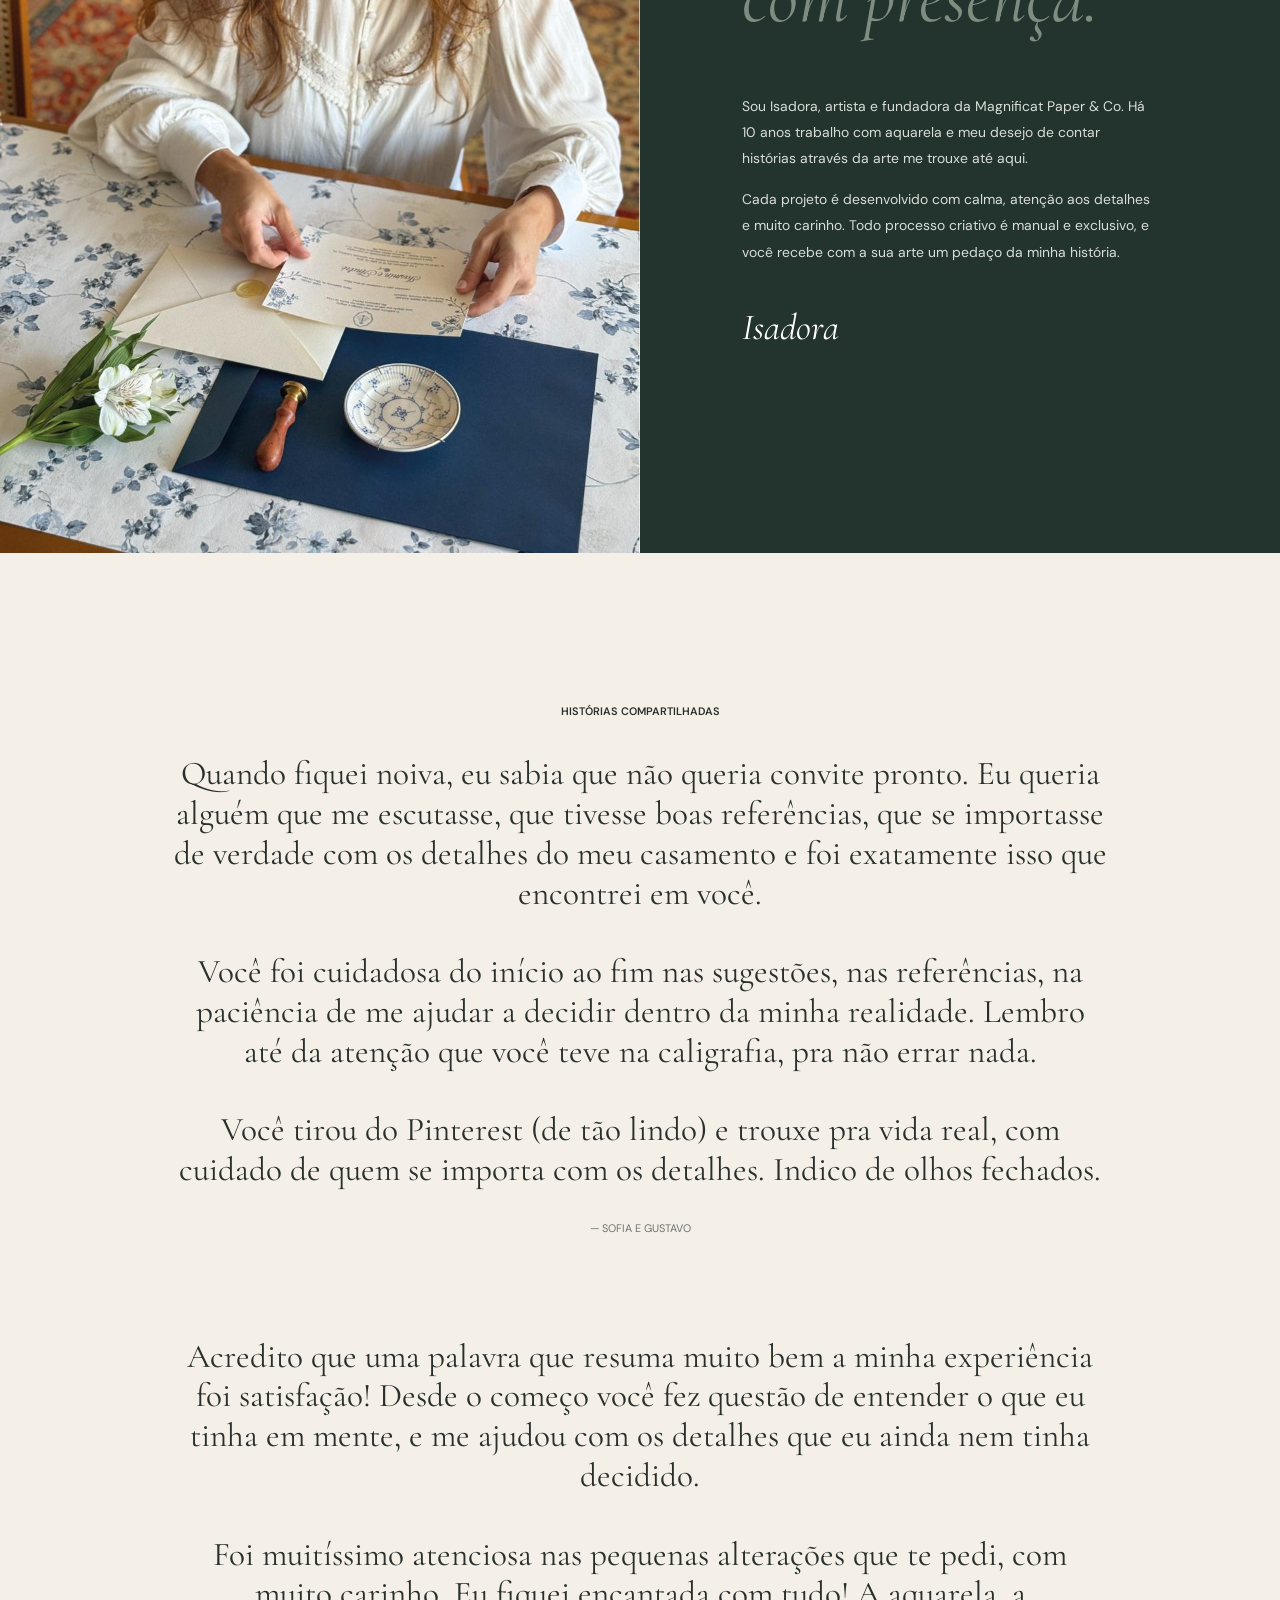
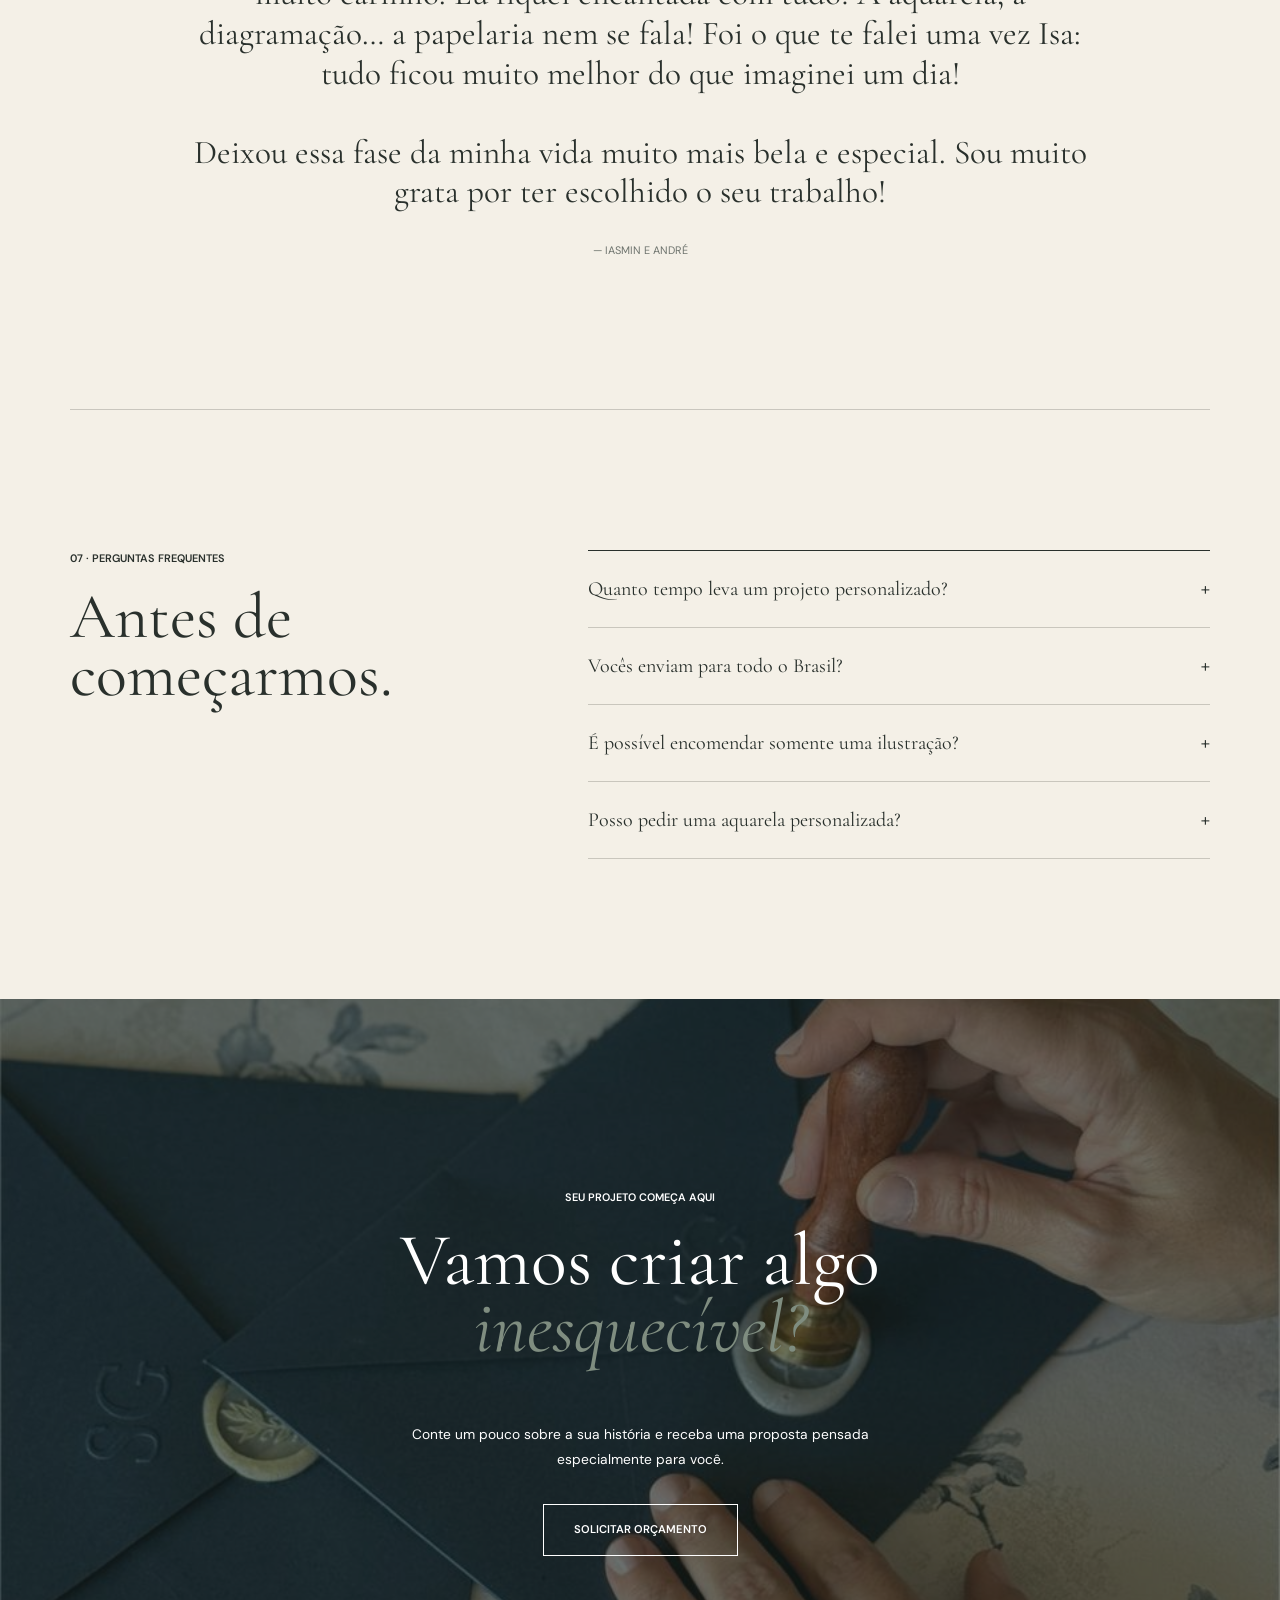
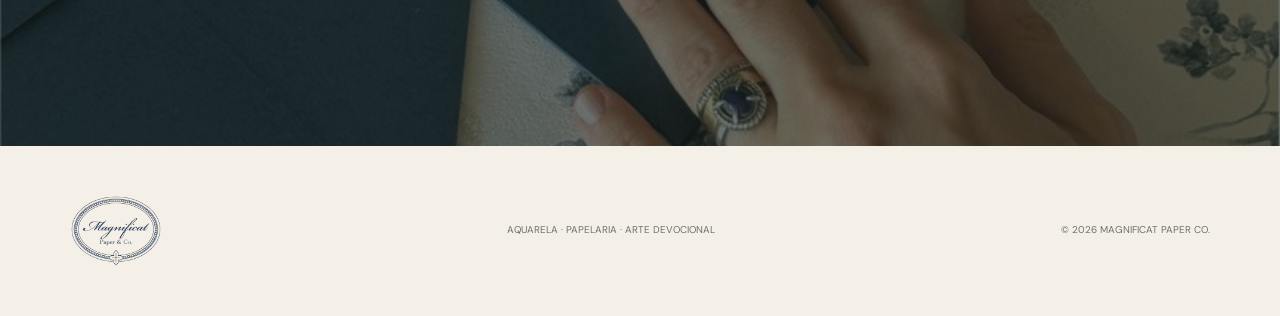
==== commit 965caa0c: "Refine portfolio, process, and testimonial content" ====
--- a/index.html
+++ b/index.html
@@ -74,47 +74,60 @@
       <section class="editorial-gallery" id="trabalhos" aria-labelledby="gallery-title">
         <div class="editorial-shell section-heading section-heading--row reveal">
           <div>
-            <p class="section-index">03 · Portfólio selecionado</p>
-            <h2 id="gallery-title">Trabalhos que contam histórias.</h2>
+            <h2 id="gallery-title">Uma arte que conta histórias</h2>
           </div>
-          <p>Casamentos · Aquarelas · Arte devocional</p>
         </div>
         <div class="editorial-grid">
-          <figure class="work work--tall reveal"><img src="assets/papelaria-azul.jpeg" alt="Suíte de papelaria de casamento em azul" width="1087" height="1280"><figcaption><span>Suíte Sofia & Gustavo</span><small>Papelaria completa</small></figcaption></figure>
-          <figure class="work reveal"><img src="assets/santa-teresa.jpeg" alt="Ilustração em aquarela de Santa Teresa" width="959" height="1280"><figcaption><span>Santa Teresa</span><small>Aquarela autoral</small></figcaption></figure>
-          <figure class="work work--wide reveal"><img src="assets/menu-casamento.jpeg" alt="Menu e papelaria de casamento com flores brancas" width="960" height="1280"><figcaption><span>Glória & Bernardo</span><small>Papelaria do dia</small></figcaption></figure>
+          <figure class="work work--tall reveal"><img src="assets/papelaria-azul.jpeg" alt="Suíte de papelaria de casamento em azul" width="1087" height="1280"><figcaption><span>Suíte Sofia & Gustavo</span></figcaption></figure>
+          <figure class="work reveal"><img src="assets/santa-teresa.jpeg" alt="Ilustração em aquarela de Santa Teresa" width="959" height="1280"><figcaption><span>Aquarela autoral personalizada</span></figcaption></figure>
           <figure class="work reveal"><img src="assets/sao-miguel.jpeg" alt="Ilustração em aquarela de São Miguel" width="997" height="1280"><figcaption><span>São Miguel</span><small>Obra devocional</small></figcaption></figure>
+          <figure class="work work--wide reveal"><img src="assets/menu-casamento.jpeg" alt="Menu e papelaria de casamento com flores brancas" width="960" height="1280"><figcaption><span>Suíte Glória & Bernardo</span></figcaption></figure>
         </div>
       </section>
 
       <section class="editorial-process editorial-shell" id="processo">
         <div class="section-heading reveal">
-          <p class="section-index">04 · Como funciona</p>
-          <h2>Um processo próximo,<br><em>do começo ao papel.</em></h2>
+          <p class="section-index">Casamentos</p>
+          <h2>O processo de personalização<br><em>começa no primeiro contato</em></h2>
         </div>
         <ol class="process-list">
-          <li class="reveal"><span>01</span><h3>Conversamos</h3><p>Conhecemos sua história, referências e tudo o que torna o momento especial.</p></li>
-          <li class="reveal"><span>02</span><h3>Criamos o conceito</h3><p>Traduzimos a atmosfera desejada em cores, materiais e uma direção visual única.</p></li>
-          <li class="reveal"><span>03</span><h3>Pintamos as artes</h3><p>Cada elemento é aquarelado à mão antes de ser cuidadosamente digitalizado.</p></li>
-          <li class="reveal"><span>04</span><h3>Produzimos e enviamos</h3><p>Acompanhamos impressão e acabamentos até tudo chegar com perfeição.</p></li>
+          <li class="reveal"><span>01</span><h3>Primeira conversa</h3><p>Conhecemos sua história, referências e tudo o que torna o momento especial.</p></li>
+          <li class="reveal"><span>02</span><h3>Elaboração da identidade</h3><p>Traduzimos a atmosfera desejada em cores, materiais e uma direção visual única.</p></li>
+          <li class="reveal"><span>03</span><h3>Criação</h3><p>Cada elemento é aquarelado à mão antes de ser cuidadosamente digitalizado, favorecendo a criação de um layout exclusivo.</p></li>
+          <li class="reveal"><span>04</span><h3>Produção</h3><p>Todo processo produtivo é feito de forma exclusiva pelo ateliê, com materiais de alta qualidade e cuidado em cada etapa.</p></li>
         </ol>
       </section>
 
       <section class="artist-editorial" id="atelie">
         <div class="artist-editorial__image reveal"><img src="assets/isadora-atelie.jpeg" alt="Isadora produzindo convites em seu ateliê" width="960" height="1280"></div>
         <div class="artist-editorial__copy reveal">
-          <p class="section-index">05 · O ateliê</p>
           <h2>Arte feita<br><em>com presença.</em></h2>
-          <p>Sou Isadora, artista e fundadora da Magnificat Paper Co. Meu trabalho nasceu do desejo de transformar histórias em arte através da aquarela.</p>
-          <p>Cada projeto é desenvolvido com calma, atenção aos detalhes e muito carinho, para que cada pessoa receba algo tão único quanto a sua própria história.</p>
+          <p>Sou Isadora, artista e fundadora da Magnificat Paper &amp; Co. Há 10 anos trabalho com aquarela e meu desejo de contar histórias através da arte me trouxe até aqui.</p>
+          <p>Cada projeto é desenvolvido com calma, atenção aos detalhes e muito carinho. Todo processo criativo é manual e exclusivo, e você recebe com a sua arte um pedaço da minha história.</p>
           <span class="signature">Isadora</span>
         </div>
       </section>
 
       <section class="testimonial editorial-shell reveal">
-        <p class="section-index">06 · Histórias compartilhadas</p>
-        <blockquote>“Quando recebemos o convite pronto, tivemos certeza de que fizemos a escolha certa. Cada detalhe parecia falar sobre nós.”</blockquote>
-        <p>— Sofia & Gustavo</p>
+        <p class="section-index">Histórias compartilhadas</p>
+        <div class="testimonial-grid">
+          <article class="testimonial-item">
+            <blockquote>
+              <p>Quando fiquei noiva, eu sabia que não queria convite pronto. Eu queria alguém que me escutasse, que tivesse boas referências, que se importasse de verdade com os detalhes do meu casamento e foi exatamente isso que encontrei em você.</p>
+              <p>Você foi cuidadosa do início ao fim nas sugestões, nas referências, na paciência de me ajudar a decidir dentro da minha realidade. Lembro até da atenção que você teve na caligrafia, pra não errar nada.</p>
+              <p>Você tirou do Pinterest (de tão lindo) e trouxe pra vida real, com cuidado de quem se importa com os detalhes. Indico de olhos fechados.</p>
+            </blockquote>
+            <p class="testimonial-author">— Sofia e Gustavo</p>
+          </article>
+          <article class="testimonial-item">
+            <blockquote>
+              <p>Acredito que uma palavra que resuma muito bem a minha experiência foi satisfação! Desde o começo você fez questão de entender o que eu tinha em mente, e me ajudou com os detalhes que eu ainda nem tinha decidido.</p>
+              <p>Foi muitíssimo atenciosa nas pequenas alterações que te pedi, com muito carinho. Eu fiquei encantada com tudo! A aquarela, a diagramação… a papelaria nem se fala! Foi o que te falei uma vez Isa: tudo ficou muito melhor do que imaginei um dia!</p>
+              <p>Deixou essa fase da minha vida muito mais bela e especial. Sou muito grata por ter escolhido o seu trabalho!</p>
+            </blockquote>
+            <p class="testimonial-author">— Iasmin e André</p>
+          </article>
+        </div>
       </section>
 
       <section class="faq editorial-shell" aria-labelledby="faq-title">
--- a/styles.css
+++ b/styles.css
@@ -575,16 +575,37 @@
   text-align: center;
 }
 
-.testimonial blockquote {
+.testimonial-grid {
+  display: flex;
+  flex-direction: column;
+  align-items: center;
+  gap: 100px;
+  margin-top: 35px;
+}
+
+.testimonial-item {
+  width: 100%;
   max-width: 960px;
-  margin: 35px auto 30px;
+}
+
+.testimonial-item blockquote {
+  margin: 0 auto 30px;
   font-family: var(--serif);
-  font-size: clamp(2.7rem, 4.8vw, 5.1rem);
+  font-size: clamp(1.7rem, 2.6vw, 2.75rem);
   font-weight: 400;
-  line-height: 1;
-}
-
-.testimonial > p:last-child {
+  line-height: 1.2;
+}
+
+.testimonial-item blockquote p {
+  margin-bottom: 1.15em;
+}
+
+.testimonial-item blockquote p:last-child {
+  margin-bottom: 0;
+}
+
+.testimonial-author {
+  margin: 0;
   color: #6d736d;
   font-size: 0.68rem;
   text-transform: uppercase;
@@ -805,7 +826,8 @@
   .artist-editorial__image { height: 110vw; }
   .artist-editorial__copy { padding: 95px 7vw; }
   .testimonial { padding: 100px 0; }
-  .testimonial blockquote { font-size: 2.7rem; }
+  .testimonial-grid { gap: 75px; }
+  .testimonial-item blockquote { font-size: 2rem; }
   .faq { padding: 100px 0; }
   .editorial-contact { min-height: 720px; }
   .site-footer { display: block; padding: 55px 0; text-align: center; }
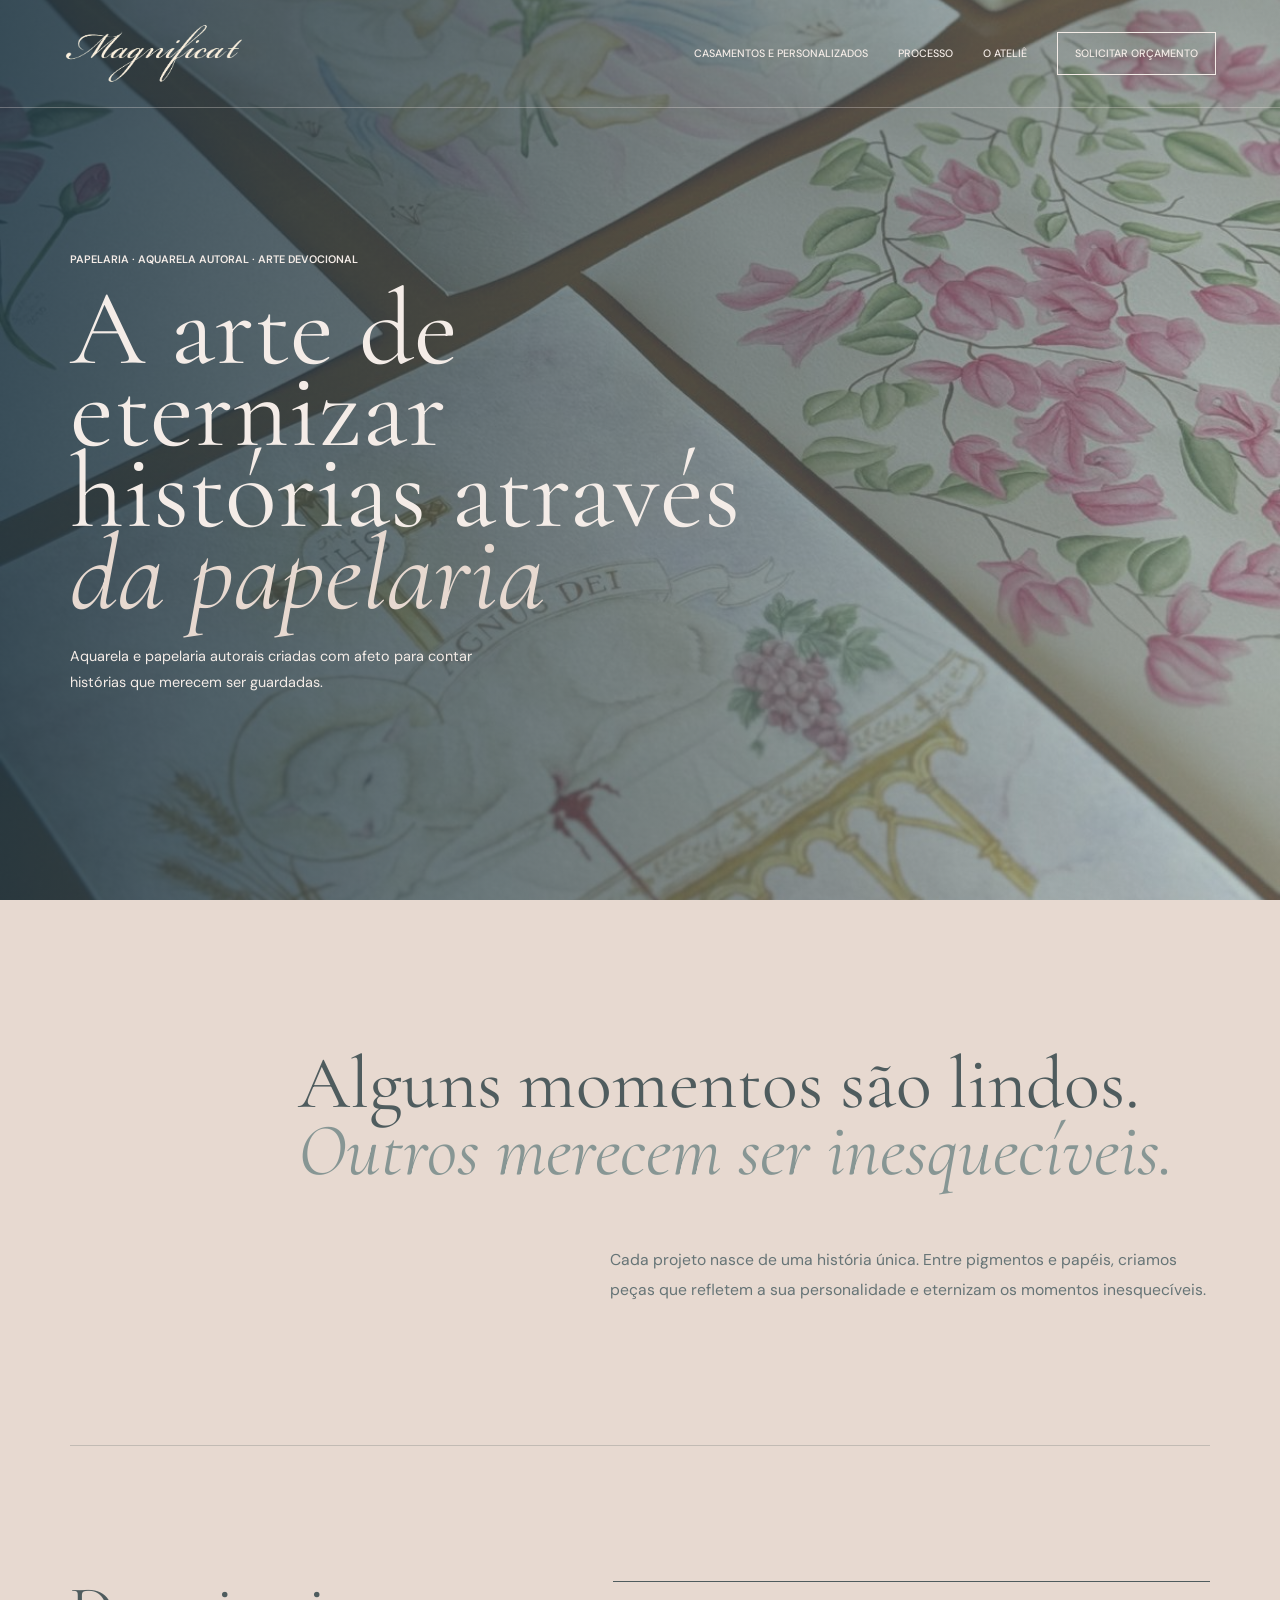
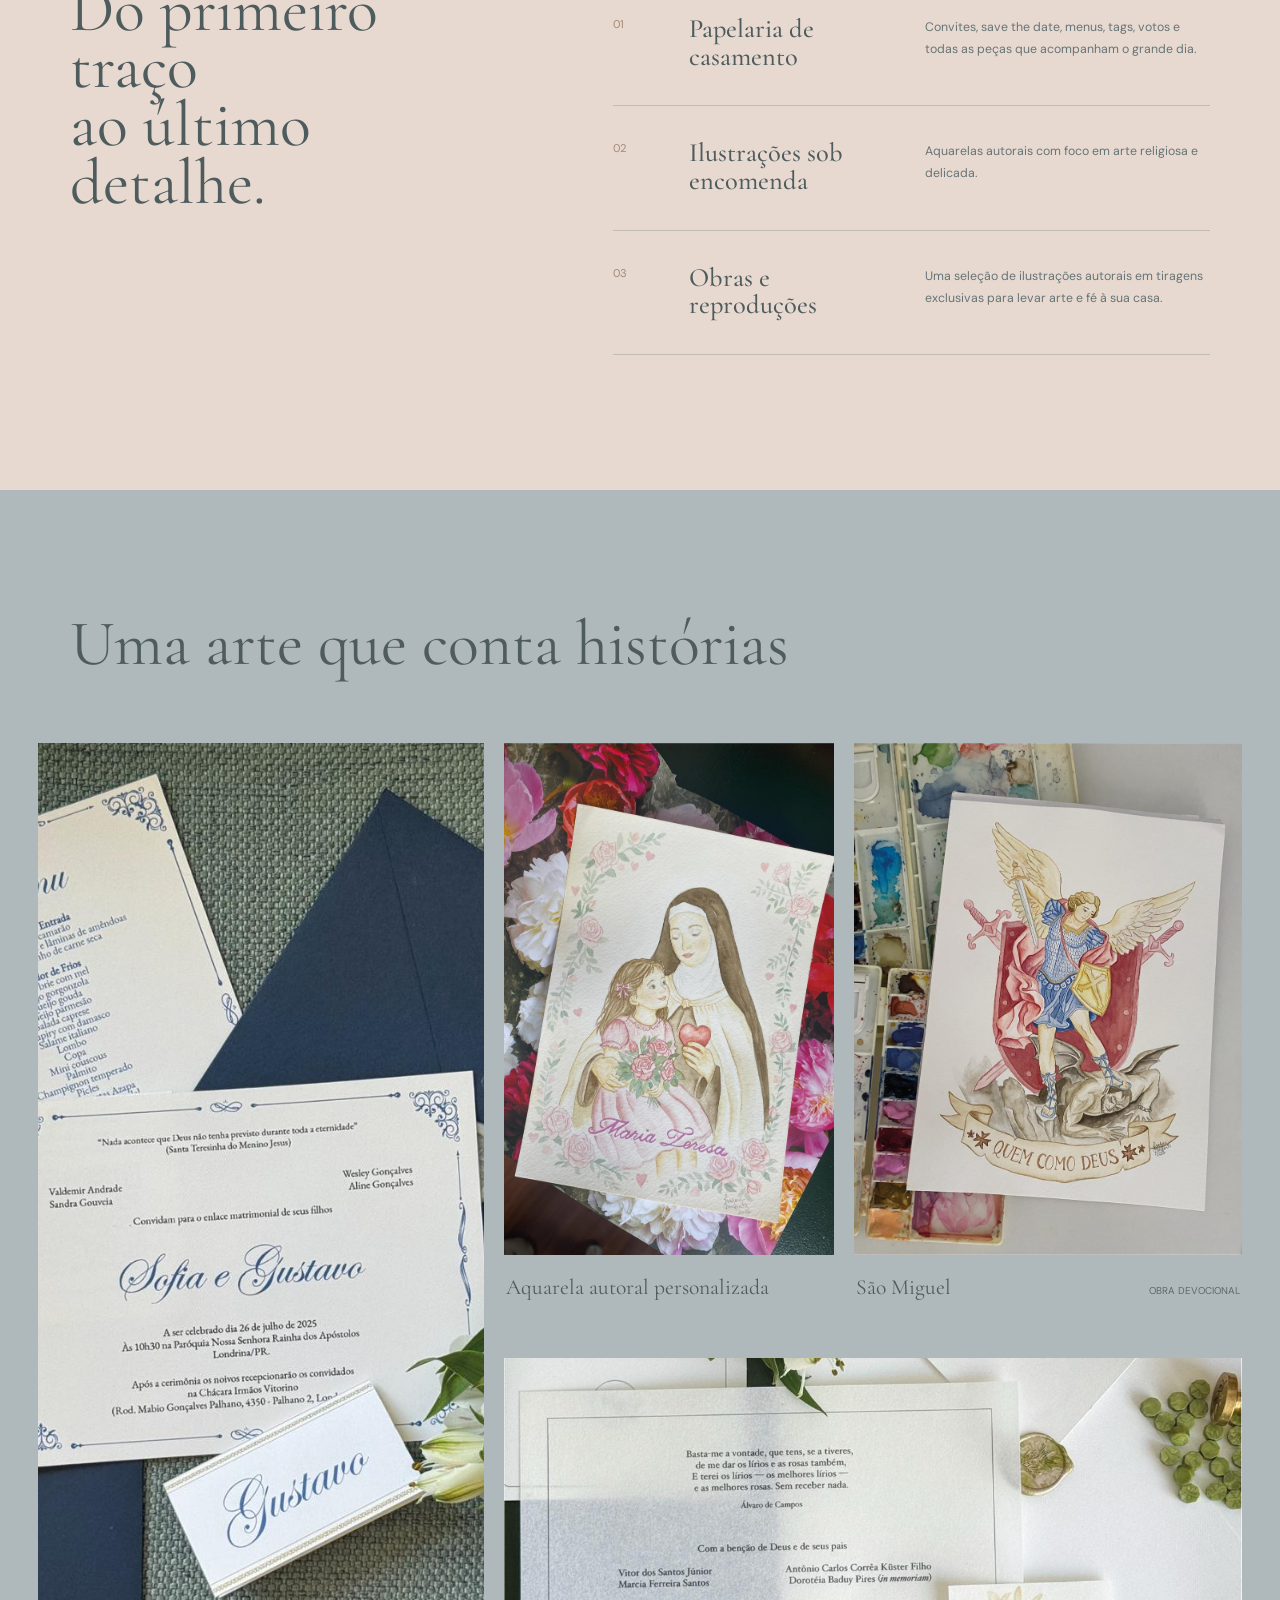
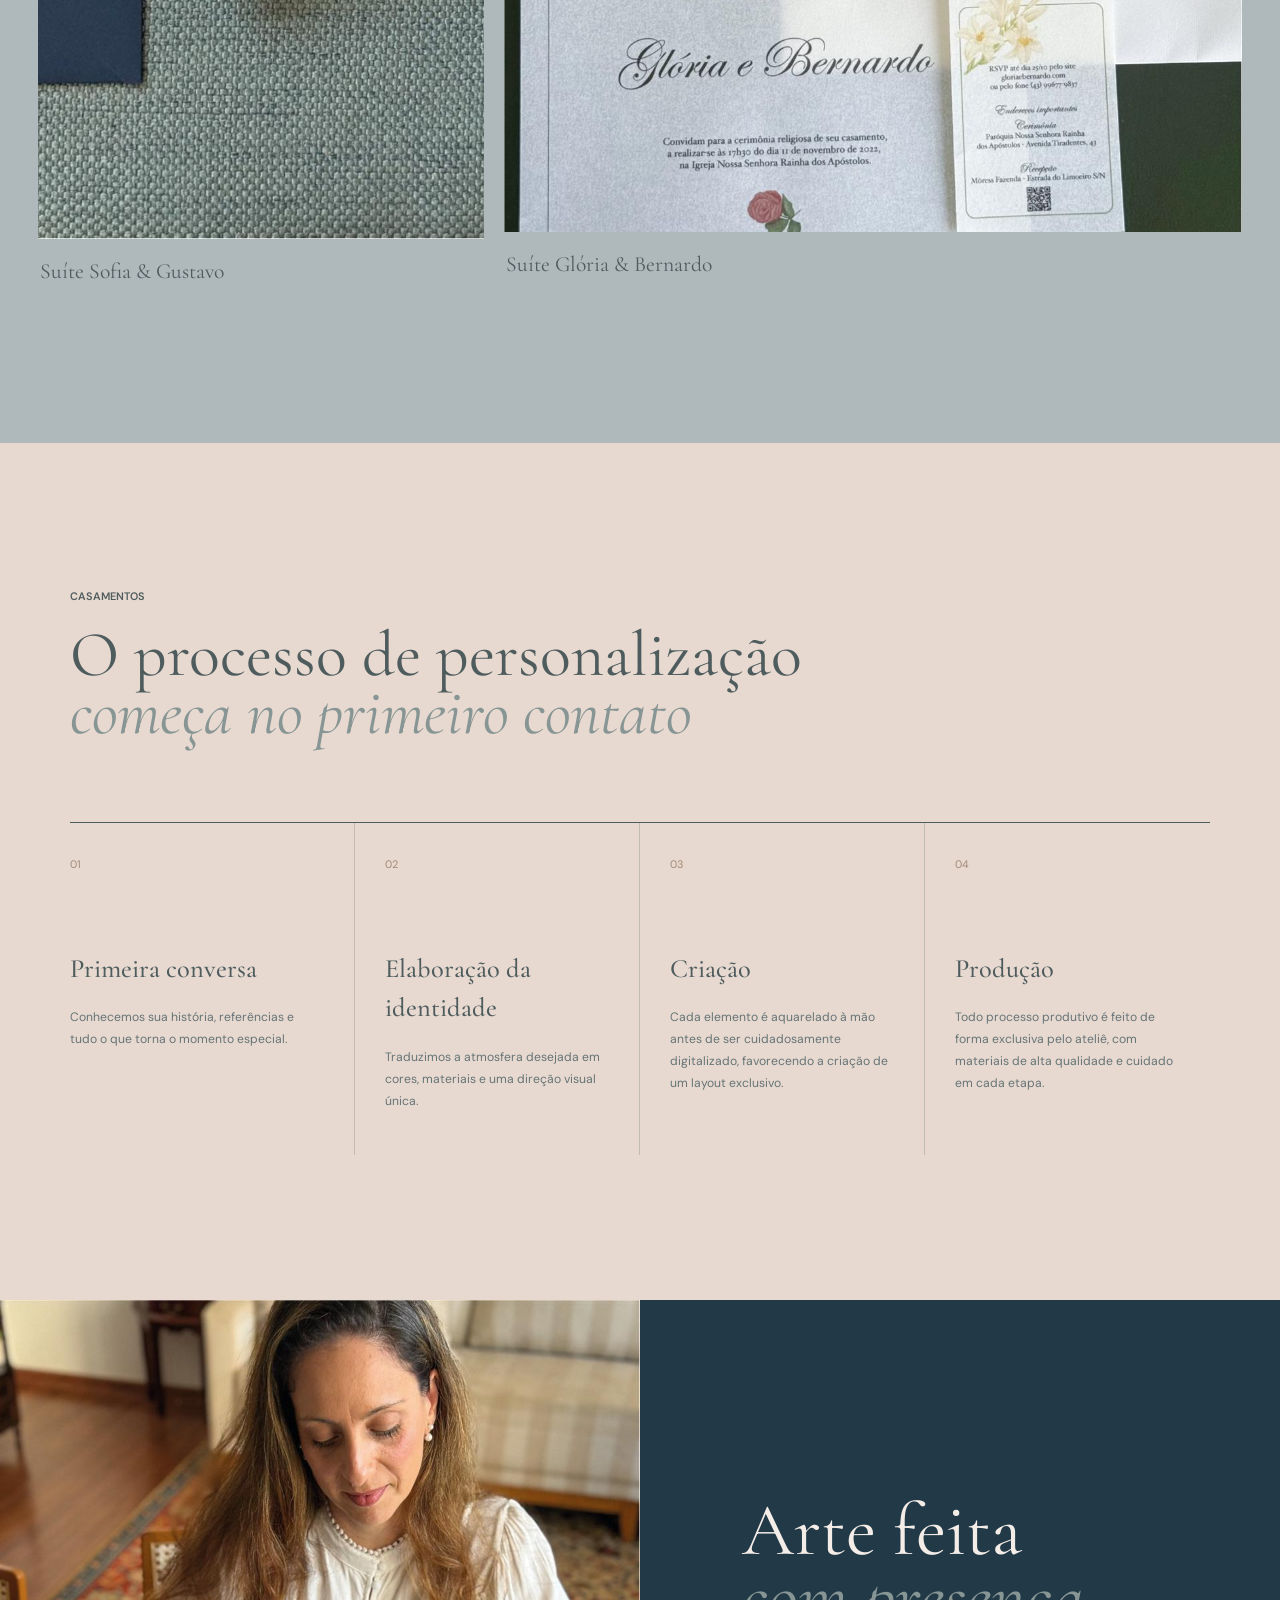
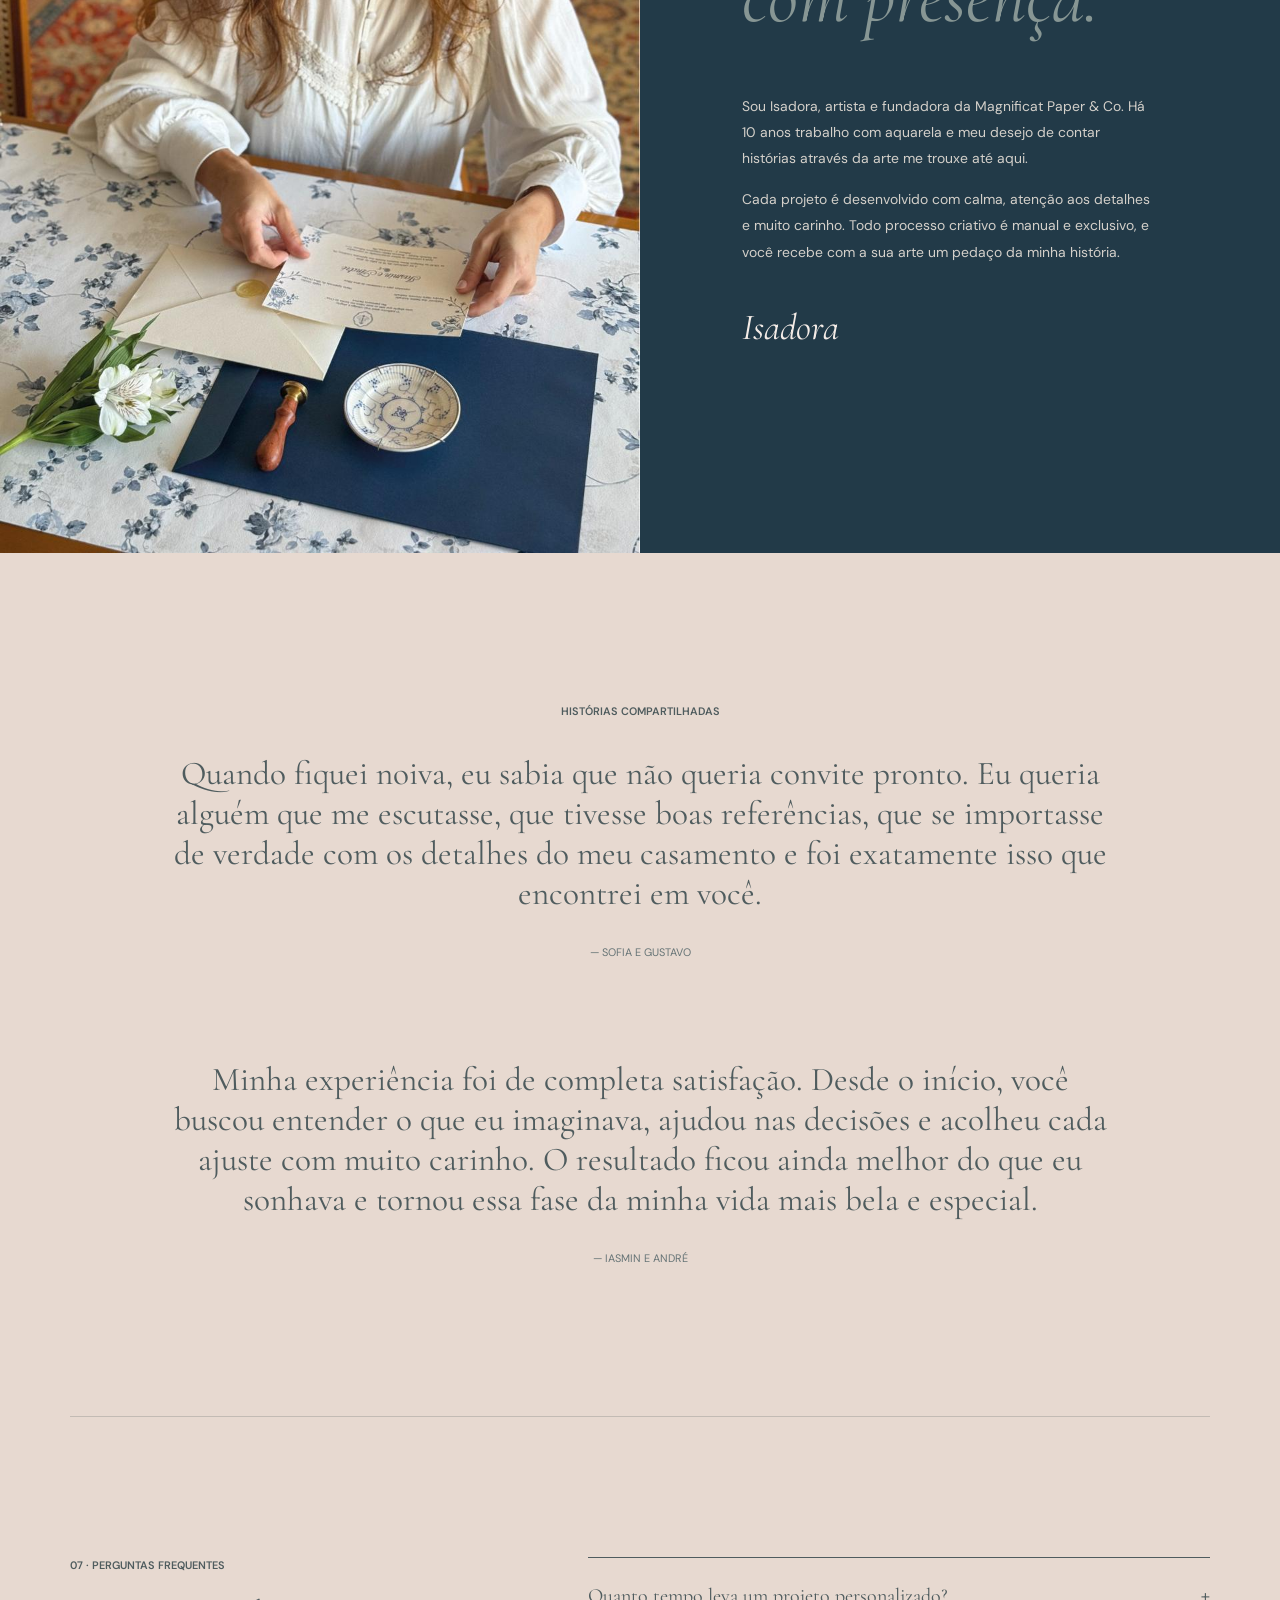
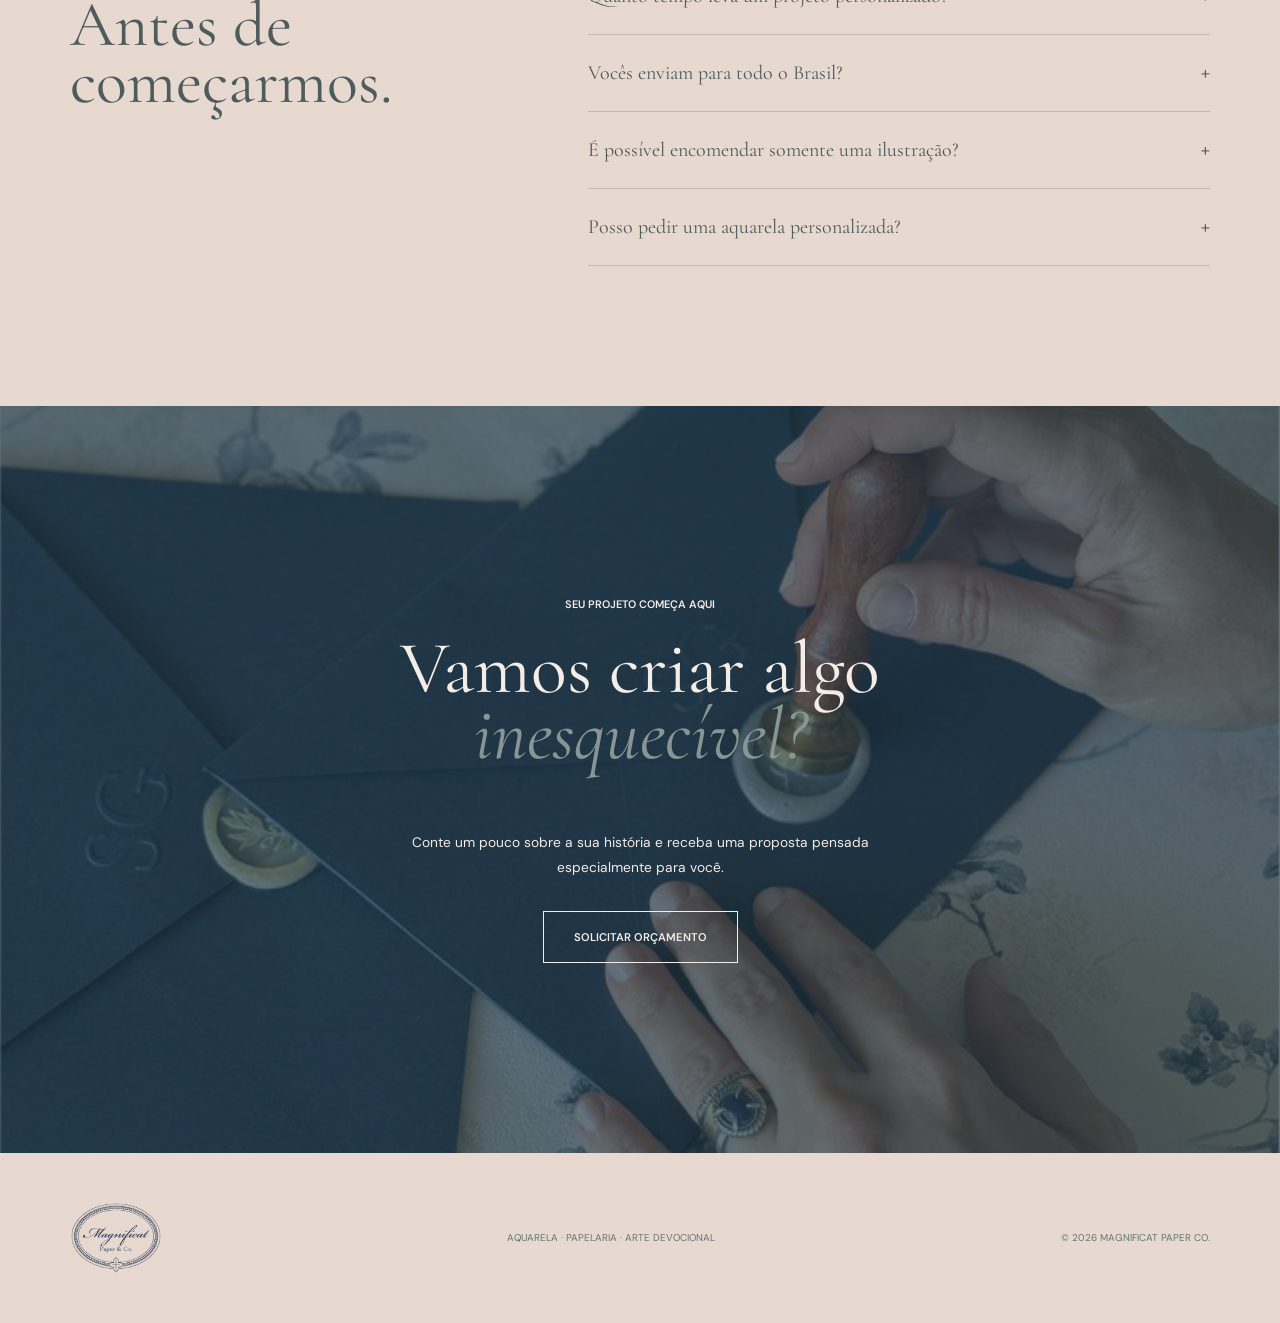
==== commit e30f6ffd: "Refresh editorial color palette and testimonials" ====
--- a/index.html
+++ b/index.html
@@ -10,7 +10,7 @@
     <link rel="preconnect" href="https://fonts.gstatic.com" crossorigin>
     <link href="https://fonts.googleapis.com/css2?family=Cormorant+Garamond:ital,wght@0,400;0,500;0,600;1,400&family=DM+Sans:wght@300;400;500;600&display=swap" rel="stylesheet">
     <script>document.documentElement.classList.add("js");</script>
-    <link rel="stylesheet" href="styles.css">
+    <link rel="stylesheet" href="styles.css?v=20260817-1">
     <script src="script.js" defer></script>
   </head>
   <body class="theme-editorial">
@@ -114,16 +114,12 @@
           <article class="testimonial-item">
             <blockquote>
               <p>Quando fiquei noiva, eu sabia que não queria convite pronto. Eu queria alguém que me escutasse, que tivesse boas referências, que se importasse de verdade com os detalhes do meu casamento e foi exatamente isso que encontrei em você.</p>
-              <p>Você foi cuidadosa do início ao fim nas sugestões, nas referências, na paciência de me ajudar a decidir dentro da minha realidade. Lembro até da atenção que você teve na caligrafia, pra não errar nada.</p>
-              <p>Você tirou do Pinterest (de tão lindo) e trouxe pra vida real, com cuidado de quem se importa com os detalhes. Indico de olhos fechados.</p>
             </blockquote>
             <p class="testimonial-author">— Sofia e Gustavo</p>
           </article>
           <article class="testimonial-item">
             <blockquote>
-              <p>Acredito que uma palavra que resuma muito bem a minha experiência foi satisfação! Desde o começo você fez questão de entender o que eu tinha em mente, e me ajudou com os detalhes que eu ainda nem tinha decidido.</p>
-              <p>Foi muitíssimo atenciosa nas pequenas alterações que te pedi, com muito carinho. Eu fiquei encantada com tudo! A aquarela, a diagramação… a papelaria nem se fala! Foi o que te falei uma vez Isa: tudo ficou muito melhor do que imaginei um dia!</p>
-              <p>Deixou essa fase da minha vida muito mais bela e especial. Sou muito grata por ter escolhido o seu trabalho!</p>
+              <p>Minha experiência foi de completa satisfação. Desde o início, você buscou entender o que eu imaginava, ajudou nas decisões e acolheu cada ajuste com muito carinho. O resultado ficou ainda melhor do que eu sonhava e tornou essa fase da minha vida mais bela e especial.</p>
             </blockquote>
             <p class="testimonial-author">— Iasmin e André</p>
           </article>
--- a/styles.css
+++ b/styles.css
@@ -1,9 +1,9 @@
 :root {
   color-scheme: light;
-  --ink: #20201d;
-  --paper: #f5f1e9;
-  --white: #fffdf8;
-  --line: rgba(32, 32, 29, 0.2);
+  --ink: #4f5c5e;
+  --paper: #e7d9d0;
+  --white: #f4ece7;
+  --line: rgba(79, 92, 94, 0.24);
   --serif: "Cormorant Garamond", Georgia, serif;
   --sans: "DM Sans", Arial, sans-serif;
 }
@@ -76,7 +76,7 @@
   width: max-content;
   flex-direction: column;
   align-items: center;
-  color: #fff;
+  color: #f4ece7;
   line-height: 0.82;
 }
 
@@ -124,34 +124,34 @@
 }
 
 .button--light {
-  color: #fff;
+  color: #f4ece7;
 }
 
 .button--light:hover {
-  color: #28352f;
-  background: #fff;
+  color: #223a48;
+  background: #f4ece7;
 }
 
 .button--blush {
-  color: #183d31;
-  border-color: #e8c5bd;
-  background: #e8c5bd;
+  color: #4f5c5e;
+  border-color: #e7d9d0;
+  background: #e7d9d0;
 }
 
 .button--blush:hover {
-  color: #fdf9f1;
-  border-color: #183d31;
-  background: #183d31;
+  color: #f4ece7;
+  border-color: #223a48;
+  background: #223a48;
 }
 
 .button--forest {
-  color: #f9f1e4;
-  border-color: #173d31;
-  background: #173d31;
+  color: #f4ece7;
+  border-color: #223a48;
+  background: #223a48;
 }
 
 .button--forest:hover {
-  color: #173d31;
+  color: #223a48;
   background: transparent;
 }
 
@@ -166,8 +166,8 @@
   grid-template-columns: 1fr auto 1fr;
   align-items: center;
   padding: 0 5vw;
-  color: #fff;
-  border-bottom: 1px solid rgba(255, 255, 255, 0.25);
+  color: #f4ece7;
+  border-bottom: 1px solid rgba(244, 236, 231, 0.3);
   transition: color 220ms ease, background-color 220ms ease, transform 220ms ease;
 }
 
@@ -259,11 +259,11 @@
 
 /* Concept 01: Editorial */
 .theme-editorial {
-  --ink: #29302c;
-  --paper: #f4f0e7;
-  --blue: #34495b;
-  --sage: #7f8d80;
-  --gold: #a88754;
+  --ink: #4f5c5e;
+  --paper: #e7d9d0;
+  --blue: #afb9bb;
+  --sage: #879694;
+  --gold: #a38976;
   --serif: "Cormorant Garamond", Georgia, serif;
   --sans: "DM Sans", Arial, sans-serif;
   background: var(--paper);
@@ -280,8 +280,8 @@
   min-height: 100svh;
   place-items: center;
   overflow: hidden;
-  color: #fff;
-  background: #263239;
+  color: #f4ece7;
+  background: #223a48;
 }
 
 .editorial-hero__image,
@@ -298,7 +298,7 @@
 }
 
 .editorial-hero__shade {
-  background: linear-gradient(90deg, rgba(20, 43, 61, 0.82) 0%, rgba(29, 57, 76, 0.62) 52%, rgba(37, 68, 84, 0.48) 100%);
+  background: linear-gradient(90deg, rgba(34, 58, 72, 0.86) 0%, rgba(79, 92, 94, 0.68) 52%, rgba(135, 150, 148, 0.5) 100%);
 }
 
 .editorial-hero__content {
@@ -318,7 +318,7 @@
 }
 
 .editorial-hero__content h1 em {
-  color: #d9c8a8;
+  color: #e7d9d0;
   font-weight: 400;
 }
 
@@ -357,7 +357,7 @@
 .manifesto > div > p {
   max-width: 600px;
   margin: 36px 0 0 auto;
-  color: #626960;
+  color: #667476;
   font-size: 0.98rem;
   line-height: 1.9;
 }
@@ -405,14 +405,14 @@
 }
 
 .service-item p {
-  color: #6a7069;
+  color: #667476;
   font-size: 0.77rem;
   line-height: 1.8;
 }
 
 .editorial-gallery {
   padding: 125px 0 10vw;
-  background: #e7e4dc;
+  background: #afb9bb;
 }
 
 .section-heading--row {
@@ -425,7 +425,7 @@
 .section-heading--row > p {
   max-width: 180px;
   margin-bottom: 7px;
-  color: #6f746f;
+  color: #59696b;
   font-size: 0.62rem;
   text-align: right;
   text-transform: uppercase;
@@ -481,7 +481,7 @@
 }
 
 .work figcaption small {
-  color: #6e746e;
+  color: #59696b;
   font-size: 0.62rem;
   text-transform: uppercase;
 }
@@ -527,7 +527,7 @@
 }
 
 .process-list p {
-  color: #676d66;
+  color: #667476;
   font-size: 0.76rem;
   line-height: 1.8;
 }
@@ -535,8 +535,8 @@
 .artist-editorial {
   display: grid;
   grid-template-columns: 1fr 1fr;
-  background: #23342f;
-  color: #fff;
+  background: #223a48;
+  color: #f4ece7;
 }
 
 .artist-editorial__image {
@@ -557,7 +557,7 @@
 
 .artist-editorial__copy > p:not(.section-index) {
   max-width: 460px;
-  color: #d9ddd8;
+  color: #d4d0ca;
   font-size: 0.87rem;
   line-height: 1.9;
 }
@@ -606,7 +606,7 @@
 
 .testimonial-author {
   margin: 0;
-  color: #6d736d;
+  color: #667476;
   font-size: 0.68rem;
   text-transform: uppercase;
 }
@@ -657,7 +657,7 @@
 .faq-list details p {
   max-width: 600px;
   padding: 0 50px 25px 0;
-  color: #697069;
+  color: #667476;
   font-size: 0.78rem;
   line-height: 1.8;
 }
@@ -668,15 +668,15 @@
   min-height: 83vh;
   place-items: center;
   overflow: hidden;
-  color: #fff;
+  color: #f4ece7;
   text-align: center;
-  background: #26332f;
+  background: #223a48;
 }
 
 .editorial-contact::after {
   position: absolute;
   inset: 0;
-  background: rgba(22, 33, 29, 0.64);
+  background: rgba(34, 58, 72, 0.7);
   content: "";
 }
 
@@ -710,7 +710,7 @@
 
 .site-footer p {
   margin: 0;
-  color: #6c726b;
+  color: #667476;
   font-size: 0.62rem;
   text-transform: uppercase;
 }
@@ -759,8 +759,8 @@
     justify-content: center;
     gap: 28px;
     opacity: 0;
-    color: #fff8ed;
-    background: #173d31;
+    color: #f4ece7;
+    background: #223a48;
     font-family: var(--serif);
     font-size: 2rem;
     text-transform: none;
